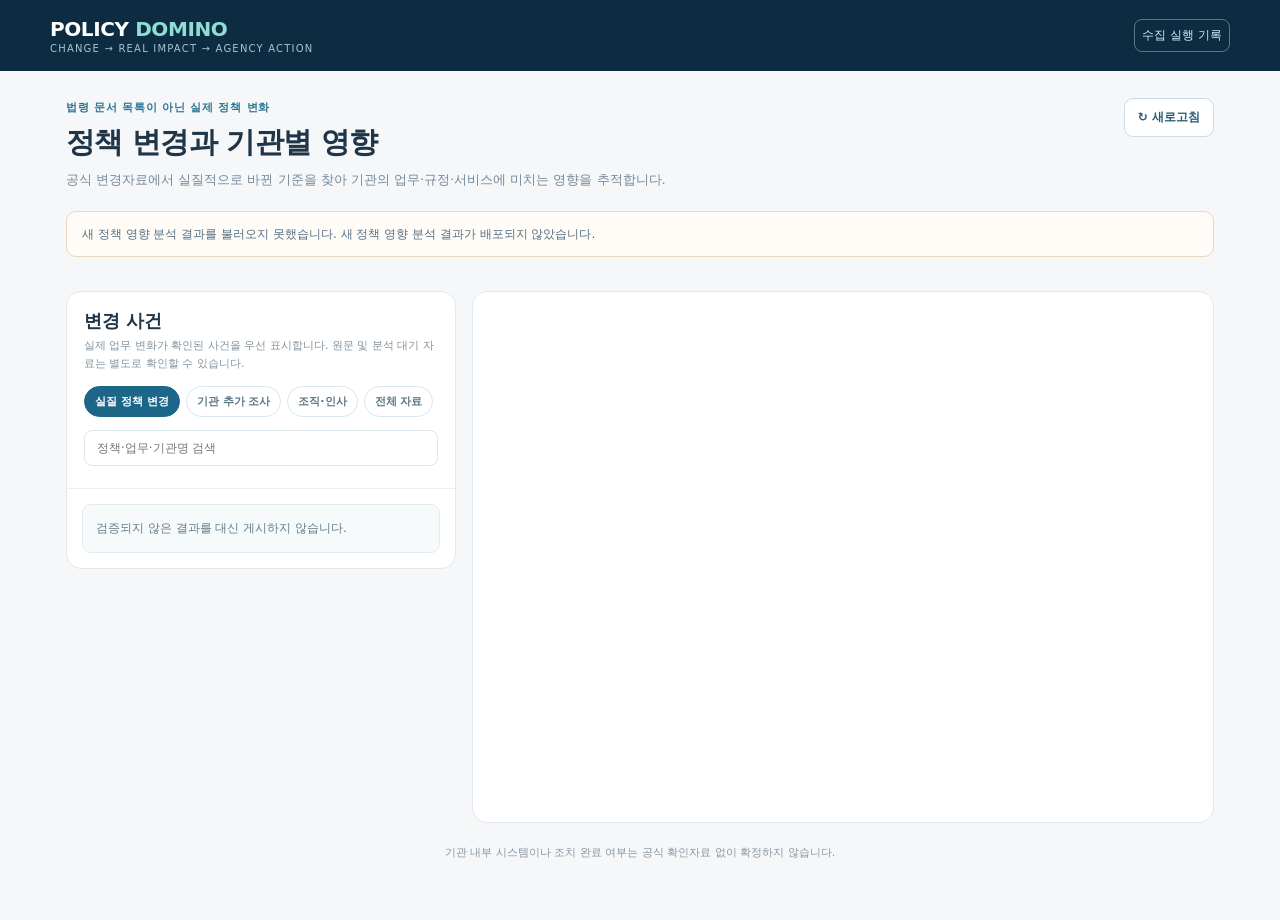
==== site/index.html @ 3b37a641 "ui: make actual policy change, affected agencies and required changes the main experience" ====
<!doctype html>
<html lang="ko"><head><meta charset="utf-8"><meta name="viewport" content="width=device-width,initial-scale=1">
<title>정책도미노 | 정책변경이 실제 업무에 미치는 영향</title>
<style>
:root{font-family:system-ui,-apple-system,"Apple SD Gothic Neo","Noto Sans KR",sans-serif;color:#203547;background:#f5f7f9;font-size:14px}*{box-sizing:border-box}
body{margin:0}button,input{font:inherit}button{cursor:pointer}a{color:#17698b;text-decoration:none}a:hover{text-decoration:underline}
header{background:#0d2c42;color:#fff;padding:17px max(17px,calc((100vw - 1180px)/2));display:flex;justify-content:space-between;align-items:center;gap:10px}
header strong{font-size:20px;letter-spacing:-.4px}header strong em{color:#90ded3;font-style:normal}header small{display:block;font-size:10px;letter-spacing:.12em;color:#a8c5d2;margin-top:2px}header a{color:#d7ebf1;font-size:12px;border:1px solid #5b7888;border-radius:8px;padding:7px}
main{max-width:1180px;margin:auto;padding:27px 16px 60px}
h1{font-size:29px;margin:8px 0 6px;letter-spacing:-.7px}h2{font-size:21px;margin:9px 0;letter-spacing:-.4px;line-height:1.5}h3{font-size:15px;margin:0 0 13px}
.intro{display:flex;align-items:start;justify-content:space-between;gap:15px;flex-wrap:wrap}
.intro .eyebrow{font-size:11px;color:#287596;font-weight:800;letter-spacing:.07em}.intro p{color:#75899a;font-size:13px;line-height:1.7;margin:0}
.refresh{border:1px solid #ccdbe4;background:#fff;padding:10px 13px;border-radius:9px;font-size:12px;font-weight:750;color:#275b76}
.health{border:1px solid #dce5ec;background:white;border-radius:10px;padding:12px 15px;margin:20px 0 15px;font-size:12px;line-height:1.7;color:#557085}
.health b{color:#1e596f}.health.warn{border-color:#ecd8bf;background:#fffcf7}.health.warn b{color:#a45b24}
.metrics{display:flex;gap:8px;flex-wrap:wrap;margin-bottom:19px}.metric{border:1px solid #e1e8ec;background:white;border-radius:9px;padding:11px 14px;min-width:155px;flex:1}
.metric small{display:block;color:#768b99;font-size:11px}.metric b{display:block;font-size:20px;letter-spacing:-.3px;margin-top:4px}
.layout{display:grid;grid-template-columns:390px 1fr;gap:16px;align-items:start}
.panel{background:#fff;border:1px solid #e1e8ee;border-radius:15px;overflow:hidden;min-width:0}.listHead{padding:17px 17px 13px;border-bottom:1px solid #edf0f2}
.listHead h3{font-size:18px;margin-bottom:4px}.explain{font-size:11px;color:#8293a0;line-height:1.6}
.filters{display:flex;gap:6px;flex-wrap:wrap;margin:13px 0}.chip{font-size:11px;font-weight:750;padding:7px 10px;border:1px solid #dbe5eb;background:white;border-radius:20px;color:#5c7787}.chip.active{background:#1c6688;border-color:#1c6688;color:white}
.search{width:100%;border:1px solid #dbe6ed;border-radius:8px;padding:10px 12px;font-size:12px;outline:none}.search:focus{border-color:#398eb0}
.count{margin-top:9px;color:#8496a1;font-size:11px}.list{max-height:79vh;overflow-y:auto}
.item{display:block;width:100%;text-align:left;border:0;border-bottom:1px solid #ebeff3;padding:16px 17px;background:white;cursor:pointer}
.item:hover{background:#f8fafb}.item.active{background:#edf7fb;border-left:4px solid #19779e;padding-left:13px}
.topline{display:flex;align-items:center;justify-content:space-between;gap:9px;flex-wrap:wrap}
.tag{display:inline-block;background:#e8f3f8;color:#246680;font-size:10px;font-weight:820;padding:4px 7px;border-radius:5px}
.tag.good{background:#e3f3e8;color:#23704b}.tag.pending{background:#fbf1e6;color:#a2672d}.tag.muted{background:#eef1f3;color:#607684}
.date{font-size:11px;color:#8c9ca7}.itemTitle{font-weight:790;font-size:14px;line-height:1.55;margin:10px 0 6px;word-break:keep-all}
.itemSub{font-size:12px;color:#527486;line-height:1.55;overflow-wrap:anywhere}.itemMeta{font-size:11px;color:#8a9ba7;margin-top:9px;line-height:1.6}
.detail{min-height:530px}.detailHead{padding:23px 25px 18px;border-bottom:1px solid #e8eff3}.detailBody{padding:22px 25px}
.detailMeta{font-size:12px;color:#768b9b;line-height:1.7}.back{display:none;background:none;border:0;color:#216a88;font-weight:800;padding:0 0 12px}
.sec{margin-top:25px}.sec:first-child{margin-top:0}.secNote{font-size:12px;color:#758b9a;line-height:1.7;margin:-3px 0 12px}
.effect{border:1px solid #e0e8ed;border-radius:11px;margin-top:9px;overflow:hidden}
.effectHead{background:#f6f9fa;padding:10px 12px;font-size:12px;font-weight:800;display:flex;justify-content:space-between;gap:10px}
.effectBody{display:grid;grid-template-columns:1fr 1fr}.effectSide{min-width:0;padding:12px 13px;overflow-wrap:anywhere}
.effectSide:first-child{background:#fffafa}.effectSide:last-child{background:#f8fdfb;border-left:1px solid #e4ebef}
.effectSide small{font-size:10px;font-weight:800;color:#70899a}.effectSide p{margin:7px 0;font-size:13px;line-height:1.65;font-weight:740;white-space:pre-wrap}
.effectContext{padding:10px 13px;font-size:11px;color:#697e8e;line-height:1.7;border-top:1px solid #e7ecef}
.card{border:1px solid #e1e8ed;border-radius:11px;padding:14px 15px;margin-top:10px}
.cardHead{display:flex;justify-content:space-between;gap:10px;align-items:start}.agency{font-size:15px;font-weight:820;color:#243b4e}
.cardTitle{font-size:13px;font-weight:790;margin-top:12px}.cardText{font-size:12px;color:#516e7e;line-height:1.7;margin-top:6px;overflow-wrap:anywhere}
.cardFoot{font-size:11px;color:#8195a2;margin-top:9px;line-height:1.6}
.note{border:1px solid #e2eaf0;background:#f7fafb;border-radius:9px;padding:13px;font-size:12px;line-height:1.75;color:#617e8d}
.note.warning{border-color:#efdfc9;background:#fffaf4;color:#8d6337}
.candidate{font-size:12px;line-height:1.6;padding:10px;border-bottom:1px solid #e7edf0}
details{border:1px solid #e3ebef;border-radius:9px;padding:12px;margin-top:9px}summary{cursor:pointer;font-weight:790;font-size:12px}
.fullText{max-height:300px;overflow:auto;white-space:pre-wrap;font-size:12px;line-height:1.75;color:#526d7e;padding:12px;background:#f7fafc;margin-top:10px;overflow-wrap:anywhere}
.foot{color:#8797a4;font-size:11px;text-align:center;margin-top:22px}
@media(max-width:810px){main{padding:20px 12px 48px}.layout{display:block}.detailPanel{display:none}.layout.open .listPanel{display:none}.layout.open .detailPanel{display:block}.back{display:block}.list{max-height:none}.detailHead{padding:18px}.detailBody{padding:18px}h1{font-size:25px}h2{font-size:19px}.metric{min-width:45%}.effectBody{grid-template-columns:1fr}.effectSide:last-child{border-left:0;border-top:1px solid #e4ebef}}
</style></head>
<body><header><div><strong>POLICY <em>DOMINO</em></strong><small>CHANGE → REAL IMPACT → AGENCY ACTION</small></div><a href="https://github.com/dodam-heo/policy-domino/actions" target="_blank" rel="noopener">수집 실행 기록</a></header>
<main>
<div class="intro"><div><span class="eyebrow">법령 문서 목록이 아닌 실제 정책 변화</span><h1>정책 변경과 기관별 영향</h1><p>공식 변경자료에서 실질적으로 바뀐 기준을 찾아 기관의 업무·규정·서비스에 미치는 영향을 추적합니다.</p></div><button class="refresh" id="refresh">↻ 새로고침</button></div>
<div class="health" id="health">공식 데이터와 분석 결과를 확인하고 있습니다.</div>
<div class="metrics" id="metrics"></div>
<div class="layout" id="layout">
<section class="panel listPanel"><div class="listHead"><h3>변경 사건</h3><div class="explain">실제 업무 변화가 확인된 사건을 우선 표시합니다. 원문 및 분석 대기 자료는 별도로 확인할 수 있습니다.</div>
<div class="filters" id="filters"><button class="chip active" data-kind="impact">실질 정책 변경</button><button class="chip" data-kind="followup">기관 추가 조사</button><button class="chip" data-kind="organization">조직·인사</button><button class="chip" data-kind="all">전체 자료</button></div>
<input class="search" id="search" placeholder="정책·업무·기관명 검색" aria-label="정책·업무·기관 검색"><div class="count" id="count"></div></div>
<div class="list" id="list"></div></section>
<section class="panel detailPanel"><div class="detail" id="detail"></div></section>
</div><div class="foot">기관 내부 시스템이나 조치 완료 여부는 공식 확인자료 없이 확정하지 않습니다.</div>
</main>
<script>
const $=id=>document.getElementById(id);
const esc=x=>String(x??"").replace(/[&<>"']/g,c=>({"&":"&amp;","<":"&lt;",">":"&gt;",'"':"&quot;","'":"&#39;"}[c]));
const url=x=>{try{const u=new URL(x);return ["http:","https:"].includes(u.protocol)?esc(u.href):"#"}catch(e){return "#"}};
let MODEL={events:[],groups:[],source_health:{},impact_health:{}},current="",mode="impact";
function actions(e){return [...(e.institution_actions||[]),...(e.dependency_actions||[])];}
function agenciesToReview(e){return [...actions(e),...(e.agency_candidates||[])];}
function isPolicy(e){return e.impact_category==="제도·업무 변경"&&(e.effects||[]).length>0;}
function groupChildren(){const children=new Set();for(const g of MODEL.groups||[])for(const c of g.linked_ids||[])children.add(c);return children;}
function cases(){
 const all=MODEL.events||[],child=groupChildren();
 const q=$("search").value.trim().toLowerCase();
 return all.filter(e=>{
  let show=false;
  if(mode==="impact")show=isPolicy(e);
  else if(mode==="followup")show=isPolicy(e)&&actions(e).length===0;
  else if(mode==="organization")show=e.impact_category==="조직·내부운영"||e.impact_category==="개별 행정처분";
  else show=true;
  if(!show)return false;
  if(mode!=="all"&&child.has(e.id))return false;
  return !q||[e.title,e.ministry,e.impact_category,
    ...(e.effects||[]).flatMap(x=>[x.context,x.old,x.new]),
    ...agenciesToReview(e).map(x=>x.agency)].join(" ").toLowerCase().includes(q);
 }).sort((a,b)=>(b.promulgated_at||"").localeCompare(a.promulgated_at||""));
}
function headline(e){
 const x=(e.effects||[])[0];
 if(!x)return "변경 내용 상세 검토 대기";
 const old=x.old||"신설",now=x.new||"삭제";
 return old+" → "+now;
}
function itemHTML(e){
 const a=agenciesToReview(e),selected=e.id===current;
 return '<button type="button" class="item '+(selected?'active':'')+'" data-event="'+esc(e.id)+'">'+
 '<div class="topline"><span class="tag '+(a.length?'good':'pending')+'">'+(a.length?'검토 기관 '+a.length+'건':'기관 추적 중')+'</span><span class="date">'+esc(e.promulgated_at||"날짜 미확인")+'</span></div>'+
 '<div class="itemTitle">'+esc(e.title)+'</div>'+
 '<div class="itemSub">'+esc(headline(e))+'</div>'+
 '<div class="itemMeta">'+esc(e.ministry||"소관 확인 필요")+' · '+esc(e.kind||"공식 규정")+' · '+esc(e.revision||"변경")+'</div></button>';
}
function renderList(){
 const rows=cases();$("count").textContent=rows.length+"개 사건 · 공포·발령일 최신순";
 $("list").innerHTML=rows.length?rows.map(itemHTML).join(""):'<div class="note" style="margin:16px">현재 조건에서 실제 변경과 기관을 함께 확인한 사건이 없습니다. 다른 분류의 분석 결과도 확인할 수 있습니다.</div>';
 $("list").querySelectorAll("[data-event]").forEach(b=>b.onclick=()=>choose(b.dataset.event));
}
function effectHTML(x){
 return '<div class="effect"><div class="effectHead"><span>'+esc(x.article||"공식 변경 조문")+'</span><span>'+esc((x.operations||[]).join(" · "))+'</span></div>'+
 '<div class="effectBody"><div class="effectSide"><small>변경 전</small><p>'+esc(x.old||"신규")+'</p></div><div class="effectSide"><small>변경 후</small><p>'+esc(x.new||"삭제")+'</p></div></div>'+
 '<div class="effectContext">관련 조문: '+esc(x.context||"원문 확인 필요")+'</div></div>';
}
function actionHTML(a){
 return '<div class="card"><div class="cardHead"><span class="agency">'+esc(a.agency||"기관 확인 필요")+'</span><span class="tag '+(a.evidence_type?"good":"pending")+'">'+esc(a.status||"검토 필요")+'</span></div>'+
 '<div class="cardFoot">'+esc(a.evidence_type||"연관 규정의 소관기관")+'</div>'+
 '<div class="cardTitle">'+esc(a.work||"업무 영향")+' · '+esc(a.target_location||"대상 업무 확인")+'</div>'+
 '<div class="cardText">'+esc(a.what_to_change||"변경 내용 검토")+'</div>'+
 '<div class="cardText">'+esc(a.required_change||"")+'</div>'+
 '<div class="cardFoot">'+esc(a.article||"관련 규정")+ ' · '+(a.verified_location===false||a.actual_system_verified===false?'개별 시스템 반영 상태 미확인':'공식 변경 근거')+'</div></div>';
}
function renderDetail(){
 const e=MODEL.events.find(x=>x.id===current);
 if(!e){$("detail").innerHTML='<div class="detailBody"><div class="note">왼쪽에서 정책 변경을 선택하면 변경된 기준과 기관별 검토사항을 확인할 수 있습니다.</div></div>';return}
 const effects=e.effects||[],a=agenciesToReview(e),more=e.agency_candidates||[],down=e.dependent_rules||[],group=(MODEL.groups||[]).find(g=>g.event_id===e.id);
 const linked=(group?.linked_ids||[]).map(id=>MODEL.events.find(x=>x.id===id)).filter(Boolean);
 const primary=e.institution_actions||[],secondary=e.dependency_actions||[];
 $("detail").innerHTML='<div class="detailHead"><button class="back" id="back">← 변경 목록</button>'+
 '<div class="tag">'+esc(e.source==="admrul"?"고시·행정규칙":"법령")+'</div>'+
 '<h2>'+esc(e.title)+'</h2><div class="detailMeta">'+esc(e.ministry||"소관 미확인")+' · '+esc(e.promulgated_at||"")+' 발령 · 시행일 '+esc(e.effective_date||"미확인")+'<br>'+esc(e.comparison_status||"대조 대기")+'</div></div>'+
 '<div class="detailBody">'+
 '<section class="sec"><h3>1. 실제로 무엇이 바뀌었나</h3>'+
 (effects.length?effects.slice(0,30).map(effectHTML).join(""):'<div class="note warning">수집된 원문에서 실제 변경값·조건을 충분히 확인하지 못했습니다. 변경을 임의 추정하지 않습니다.</div>')+'</section>'+
 '<section class="sec"><h3>2. 영향을 받는 기관과 검토할 일</h3><p class="secNote">변경 문서에 명시된 업무주체와, 관련 공식 규정에서 확인된 소관기관을 구분합니다.</p>'+
 (primary.length?primary.map(actionHTML).join(""):'')+
 (secondary.length?'<h3 style="margin-top:18px">연관 규정 소관기관 · 추가 검토</h3>'+secondary.map(actionHTML).join(""):'')+
 (a.length===0?'<div class="note warning">변경된 기준은 확인했지만 해당 업무의 실제 집행기관을 공식 근거로 특정하지 못했습니다. 임의의 기관명을 만들어 표시하지 않습니다.</div>':'')+
 (more.length?'<h3 style="margin-top:18px">소관기관 확인 · 집행기관 추가 조사</h3>'+more.map(actionHTML).join(""):'')+'</section>'+
 '<section class="sec"><h3>3. 연쇄적으로 영향을 받는 규정</h3>'+
 (down.length?down.map(x=>'<div class="card"><div class="cardHead"><b>'+esc(x.target_title)+'</b><span class="tag pending">'+esc(x.relation_level)+'</span></div>'+
 '<div class="cardText">'+esc(x.excerpt)+'</div><div class="cardFoot">'+esc(x.target_ministry)+' · 시스템 변경 여부 미확인</div>'+
 '<a href="'+url(x.target_url)+'" target="_blank" rel="noopener">해당 규정 원문 확인</a></div>').join(""):'<div class="note">이번 분석에서 공식 규정의 준용·적용 문맥을 확인한 하위규정은 아직 없습니다. 없다는 사실이 아닌 추가 탐색이 필요한 상태입니다.</div>')+
 (linked.length?'<h3 style="margin-top:16px">개정이유로 연결된 사건</h3>'+linked.map(x=>'<div class="candidate"><button data-related="'+esc(x.id)+'" class="chip">'+esc(x.title)+'</button></div>').join(""):'')+
 '<details><summary>추가로 조사할 문서 후보 '+(e.reference_candidates||[]).length+'건</summary><p class="secNote">단순 검색 후보는 연쇄 영향으로 확정하지 않았습니다.</p>'+
 (e.reference_candidates||[]).slice(0,30).map(x=>'<div class="candidate">'+esc(x.title)+' · '+esc(x.ministry)+' <a href="'+url(x.url)+'" target="_blank" rel="noopener">공식 원문</a></div>').join("")+'</details></section>'+
 '<section class="sec"><h3>4. 공식 변경 문서 및 검증 근거</h3><a href="'+url(e.url)+'" target="_blank" rel="noopener">국가법령정보센터에서 원문 보기 ↗</a>'+
 '<details><summary>전체 변경 조문 비교 펼치기</summary>'+
 (e.changes||[]).map(x=>'<div class="fullText">['+esc(x.article)+'] 변경 전\n'+esc(x.before||"없음")+'\n\n변경 후\n'+esc(x.after||"삭제")+'</div>').join("")+'</details></section></div>';
 $("back").onclick=()=>{$("layout").classList.remove("open");history.replaceState(null,"",location.pathname+location.search)};
 $("detail").querySelectorAll("[data-related]").forEach(x=>x.onclick=()=>choose(x.dataset.related));
}
function choose(id){current=id;$("layout").classList.add("open");history.replaceState(null,"","#event="+encodeURIComponent(id));renderList();renderDetail();if(innerWidth<=810)scrollTo({top:0,behavior:"smooth"})}
async function load(){
 try{
  const res=await fetch("./data.json?t="+Date.now(),{cache:"no-store"});if(!res.ok)throw Error("HTTP "+res.status);
  const data=await res.json();if(data.schema!=="policy-domino-impact-v3")throw Error("새 정책 영향 분석 결과가 배포되지 않았습니다.");
  MODEL=data;const h=data.impact_health||{},s=data.source_health||{};
  const errors=(s.errors||[]).length+(h.dependency_errors||[]).length;
  $("health").classList.toggle("warn",errors>0||s.partial);
  $("health").innerHTML='<b>공식 수집 '+esc(s.status||"진행")+'</b> · 법령 및 고시·행정규칙 최신 변경 수집'+
  '<div>신구 비교 완료 '+Number(h.verified_documents||0)+'건 · 실제 정책 기준 변화 '+Number(h.substantive_policy_events||0)+'건 · 업무주체 명시 조치 '+Number(h.direct_actor_actions||0)+'건</div>'+
  '<div>부분 수집·미검증 연결은 확정하지 않습니다. 추가 분석 대기 및 오류 '+errors+'건 · 생성 '+esc(data.generated_at||"미확인")+'</div>';
  $("metrics").innerHTML=[["실질 정책 변화",h.substantive_policy_events||0],["명시된 업무주체",h.direct_actor_actions||0],["연관 규정 확인",h.dependent_rules_found||0],["분석 문서",h.events||0]]
   .map(x=>'<div class="metric"><small>'+esc(x[0])+'</small><b>'+Number(x[1])+'</b></div>').join("");
  const hash=decodeURIComponent(location.hash.replace(/^#event=/,""));
  if(hash&&MODEL.events.some(x=>x.id===hash))current=hash;
  if(current&&!MODEL.events.some(x=>x.id===current))current="";
  const filtered=cases();if(!current&&innerWidth>810&&filtered.length)current=filtered[0].id;
  renderList();renderDetail();
 }catch(e){$("health").classList.add("warn");$("health").textContent="새 정책 영향 분석 결과를 불러오지 못했습니다. "+e.message;
  $("metrics").innerHTML="";$("list").innerHTML='<div class="note" style="margin:15px">검증되지 않은 결과를 대신 게시하지 않습니다.</div>';
  $("detail").innerHTML="";}
}
document.querySelectorAll("[data-kind]").forEach(b=>b.onclick=()=>{mode=b.dataset.kind;document.querySelectorAll("[data-kind]").forEach(x=>x.classList.toggle("active",x===b));current="";renderList();renderDetail();if(innerWidth>810&&cases().length){current=cases()[0].id;renderList();renderDetail();}});
$("search").oninput=renderList;$("refresh").onclick=load;load();
</script></body></html>
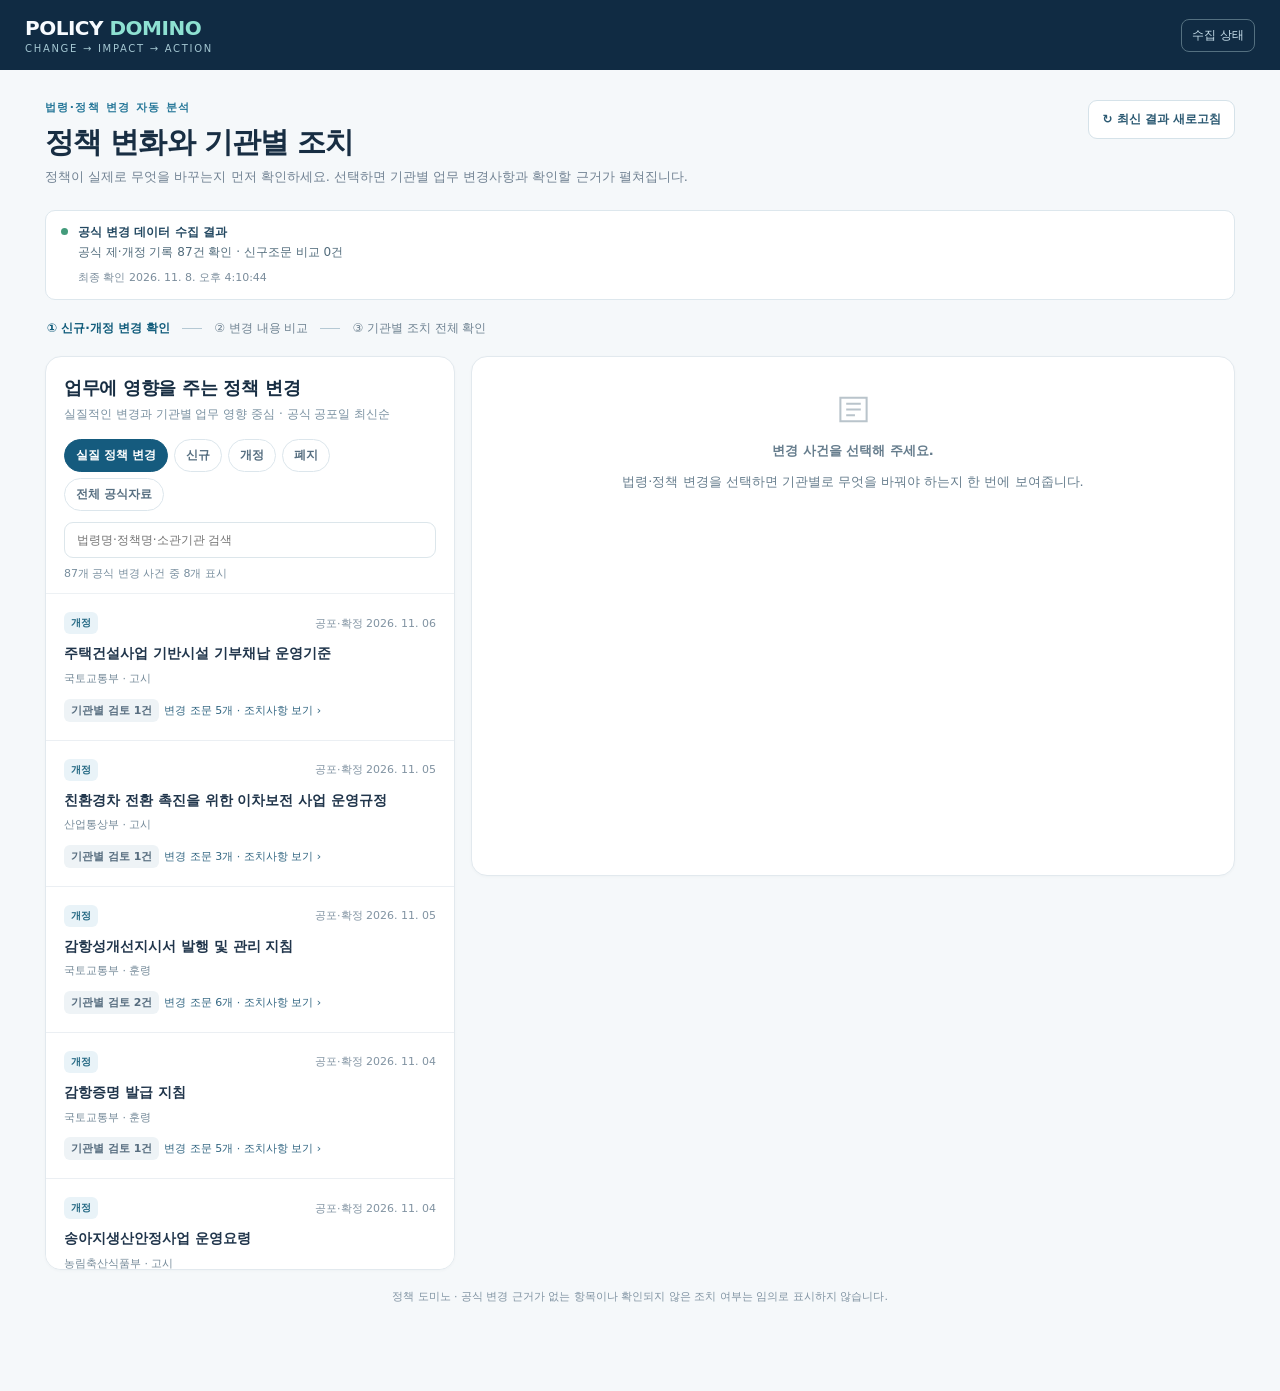
==== commit ac4c62b5: "ui: restore November 7 institution-first navigation, old/new values and concrete agency action cards" ====
--- a/site/index.html
+++ b/site/index.html
@@ -1,176 +1,222 @@
 <!doctype html>
 <html lang="ko"><head><meta charset="utf-8"><meta name="viewport" content="width=device-width,initial-scale=1">
-<title>정책도미노 | 정책변경이 실제 업무에 미치는 영향</title>
+<meta name="theme-color" content="#0d263c"><title>정책 도미노 | 신규·개정 정책과 기관별 조치</title>
 <style>
-:root{font-family:system-ui,-apple-system,"Apple SD Gothic Neo","Noto Sans KR",sans-serif;color:#203547;background:#f5f7f9;font-size:14px}*{box-sizing:border-box}
-body{margin:0}button,input{font:inherit}button{cursor:pointer}a{color:#17698b;text-decoration:none}a:hover{text-decoration:underline}
-header{background:#0d2c42;color:#fff;padding:17px max(17px,calc((100vw - 1180px)/2));display:flex;justify-content:space-between;align-items:center;gap:10px}
-header strong{font-size:20px;letter-spacing:-.4px}header strong em{color:#90ded3;font-style:normal}header small{display:block;font-size:10px;letter-spacing:.12em;color:#a8c5d2;margin-top:2px}header a{color:#d7ebf1;font-size:12px;border:1px solid #5b7888;border-radius:8px;padding:7px}
-main{max-width:1180px;margin:auto;padding:27px 16px 60px}
-h1{font-size:29px;margin:8px 0 6px;letter-spacing:-.7px}h2{font-size:21px;margin:9px 0;letter-spacing:-.4px;line-height:1.5}h3{font-size:15px;margin:0 0 13px}
-.intro{display:flex;align-items:start;justify-content:space-between;gap:15px;flex-wrap:wrap}
-.intro .eyebrow{font-size:11px;color:#287596;font-weight:800;letter-spacing:.07em}.intro p{color:#75899a;font-size:13px;line-height:1.7;margin:0}
-.refresh{border:1px solid #ccdbe4;background:#fff;padding:10px 13px;border-radius:9px;font-size:12px;font-weight:750;color:#275b76}
-.health{border:1px solid #dce5ec;background:white;border-radius:10px;padding:12px 15px;margin:20px 0 15px;font-size:12px;line-height:1.7;color:#557085}
-.health b{color:#1e596f}.health.warn{border-color:#ecd8bf;background:#fffcf7}.health.warn b{color:#a45b24}
-.metrics{display:flex;gap:8px;flex-wrap:wrap;margin-bottom:19px}.metric{border:1px solid #e1e8ec;background:white;border-radius:9px;padding:11px 14px;min-width:155px;flex:1}
-.metric small{display:block;color:#768b99;font-size:11px}.metric b{display:block;font-size:20px;letter-spacing:-.3px;margin-top:4px}
-.layout{display:grid;grid-template-columns:390px 1fr;gap:16px;align-items:start}
-.panel{background:#fff;border:1px solid #e1e8ee;border-radius:15px;overflow:hidden;min-width:0}.listHead{padding:17px 17px 13px;border-bottom:1px solid #edf0f2}
-.listHead h3{font-size:18px;margin-bottom:4px}.explain{font-size:11px;color:#8293a0;line-height:1.6}
-.filters{display:flex;gap:6px;flex-wrap:wrap;margin:13px 0}.chip{font-size:11px;font-weight:750;padding:7px 10px;border:1px solid #dbe5eb;background:white;border-radius:20px;color:#5c7787}.chip.active{background:#1c6688;border-color:#1c6688;color:white}
-.search{width:100%;border:1px solid #dbe6ed;border-radius:8px;padding:10px 12px;font-size:12px;outline:none}.search:focus{border-color:#398eb0}
-.count{margin-top:9px;color:#8496a1;font-size:11px}.list{max-height:79vh;overflow-y:auto}
-.item{display:block;width:100%;text-align:left;border:0;border-bottom:1px solid #ebeff3;padding:16px 17px;background:white;cursor:pointer}
-.item:hover{background:#f8fafb}.item.active{background:#edf7fb;border-left:4px solid #19779e;padding-left:13px}
-.topline{display:flex;align-items:center;justify-content:space-between;gap:9px;flex-wrap:wrap}
-.tag{display:inline-block;background:#e8f3f8;color:#246680;font-size:10px;font-weight:820;padding:4px 7px;border-radius:5px}
-.tag.good{background:#e3f3e8;color:#23704b}.tag.pending{background:#fbf1e6;color:#a2672d}.tag.muted{background:#eef1f3;color:#607684}
-.date{font-size:11px;color:#8c9ca7}.itemTitle{font-weight:790;font-size:14px;line-height:1.55;margin:10px 0 6px;word-break:keep-all}
-.itemSub{font-size:12px;color:#527486;line-height:1.55;overflow-wrap:anywhere}.itemMeta{font-size:11px;color:#8a9ba7;margin-top:9px;line-height:1.6}
-.detail{min-height:530px}.detailHead{padding:23px 25px 18px;border-bottom:1px solid #e8eff3}.detailBody{padding:22px 25px}
-.detailMeta{font-size:12px;color:#768b9b;line-height:1.7}.back{display:none;background:none;border:0;color:#216a88;font-weight:800;padding:0 0 12px}
-.sec{margin-top:25px}.sec:first-child{margin-top:0}.secNote{font-size:12px;color:#758b9a;line-height:1.7;margin:-3px 0 12px}
-.effect{border:1px solid #e0e8ed;border-radius:11px;margin-top:9px;overflow:hidden}
-.effectHead{background:#f6f9fa;padding:10px 12px;font-size:12px;font-weight:800;display:flex;justify-content:space-between;gap:10px}
-.effectBody{display:grid;grid-template-columns:1fr 1fr}.effectSide{min-width:0;padding:12px 13px;overflow-wrap:anywhere}
-.effectSide:first-child{background:#fffafa}.effectSide:last-child{background:#f8fdfb;border-left:1px solid #e4ebef}
-.effectSide small{font-size:10px;font-weight:800;color:#70899a}.effectSide p{margin:7px 0;font-size:13px;line-height:1.65;font-weight:740;white-space:pre-wrap}
-.effectContext{padding:10px 13px;font-size:11px;color:#697e8e;line-height:1.7;border-top:1px solid #e7ecef}
-.card{border:1px solid #e1e8ed;border-radius:11px;padding:14px 15px;margin-top:10px}
-.cardHead{display:flex;justify-content:space-between;gap:10px;align-items:start}.agency{font-size:15px;font-weight:820;color:#243b4e}
-.cardTitle{font-size:13px;font-weight:790;margin-top:12px}.cardText{font-size:12px;color:#516e7e;line-height:1.7;margin-top:6px;overflow-wrap:anywhere}
-.cardFoot{font-size:11px;color:#8195a2;margin-top:9px;line-height:1.6}
-.note{border:1px solid #e2eaf0;background:#f7fafb;border-radius:9px;padding:13px;font-size:12px;line-height:1.75;color:#617e8d}
-.note.warning{border-color:#efdfc9;background:#fffaf4;color:#8d6337}
-.candidate{font-size:12px;line-height:1.6;padding:10px;border-bottom:1px solid #e7edf0}
-details{border:1px solid #e3ebef;border-radius:9px;padding:12px;margin-top:9px}summary{cursor:pointer;font-weight:790;font-size:12px}
-.fullText{max-height:300px;overflow:auto;white-space:pre-wrap;font-size:12px;line-height:1.75;color:#526d7e;padding:12px;background:#f7fafc;margin-top:10px;overflow-wrap:anywhere}
-.foot{color:#8797a4;font-size:11px;text-align:center;margin-top:22px}
-@media(max-width:810px){main{padding:20px 12px 48px}.layout{display:block}.detailPanel{display:none}.layout.open .listPanel{display:none}.layout.open .detailPanel{display:block}.back{display:block}.list{max-height:none}.detailHead{padding:18px}.detailBody{padding:18px}h1{font-size:25px}h2{font-size:19px}.metric{min-width:45%}.effectBody{grid-template-columns:1fr}.effectSide:last-child{border-left:0;border-top:1px solid #e4ebef}}
+:root{font-family:"Pretendard Variable","Apple SD Gothic Neo","Noto Sans KR",system-ui,-apple-system,sans-serif;--ink:#182e43;--muted:#718293;--border:#e2e9ee;--blue:#14597b;--pale:#f5f8fa;--panel:#fff;background:var(--pale);color:var(--ink);font-size:14px}*{box-sizing:border-box}
+body{margin:0}button,input,select{font:inherit}button{cursor:pointer}a{color:#17658c;text-decoration:none}a:hover{text-decoration:underline}
+header{background:#102b43;color:#f7fbff;padding:16px max(20px,calc((100vw - 1230px)/2));display:flex;align-items:center;justify-content:space-between;gap:10px}
+.brand{font-weight:850;letter-spacing:-.5px;font-size:20px}.brand em{font-style:normal;color:#8ee1d2}.brandSub{font-size:10px;letter-spacing:.17em;color:#a4c7d2;margin-top:3px}.headright{display:flex;align-items:center;gap:10px}.tinyLink{font-size:12px;color:#c6deea;text-decoration:none;border:1px solid #547080;padding:7px 10px;border-radius:8px}
+main{max-width:1230px;margin:auto;padding:30px 20px 68px}
+.eyebrow{font-size:11px;font-weight:800;letter-spacing:.13em;color:#277899}h1{font-size:29px;letter-spacing:-.9px;margin:9px 0 7px;line-height:1.25}p{margin:0}.lead{color:var(--muted);line-height:1.6;font-size:13px}
+.intro{display:flex;justify-content:space-between;align-items:start;gap:16px;flex-wrap:wrap;margin-bottom:22px}.refresh{background:white;color:#2b5972;border:1px solid #d5e2e9;border-radius:9px;padding:10px 13px;font-size:12px;font-weight:750}
+.system{display:flex;align-items:flex-start;gap:10px;padding:12px 15px;border:1px solid #dde7ed;background:#fff;border-radius:10px;margin:18px 0 20px;color:#526c7c;font-size:12px;line-height:1.65}.system strong{color:#234861}
+.system.error{border-color:#f0d6c7;background:#fff9f4}.system.error strong{color:#9c4e2d}.system .dot{background:#439b7b;border-radius:50%;width:7px;height:7px;flex:none;margin-top:5px}.system.error .dot{background:#d58b59}
+.system a{font-weight:700;white-space:nowrap}.systemInfo{flex:1}.statusSmall{color:#7b8d9c;font-size:11px;margin-top:6px}
+.workflow{display:flex;align-items:center;gap:12px;padding:0 2px 19px;color:#6e8291;font-size:12px}.workflow .primary{font-weight:850;color:#125d7c}.workflow i{width:20px;height:1px;background:#b5c9d4;display:inline-block}
+.layout{display:grid;grid-template-columns:minmax(310px,410px) minmax(0,1fr);gap:16px;align-items:start}
+.panel{border:1px solid var(--border);border-radius:16px;background:var(--panel);min-width:0;box-shadow:0 1px 3px #16324d08}
+.listPanel{overflow:hidden}.listHeader{padding:19px 18px 12px;border-bottom:1px solid #edf1f4}.panelTitle{font-size:18px;font-weight:820;letter-spacing:-.3px}.panelIntro{font-size:12px;color:#7990a0;margin-top:5px;line-height:1.55}
+.filterbar{display:flex;gap:6px;margin-top:16px;flex-wrap:wrap}.chip{padding:7px 11px;border:1px solid #dce6ec;border-radius:99px;background:white;color:#576f81;font-size:12px;font-weight:700}.chip.active{background:#155b7e;color:white;border-color:#155b7e}.search{display:block;width:100%;margin:11px 0 4px;border:1px solid #dce6eb;background:#fff;border-radius:9px;padding:10px 12px;font-size:12px}
+.listCount{font-size:11px;color:#788e9e;margin-top:8px}.list{max-height:75vh;overflow-y:auto}
+.lawItem{border:0;border-bottom:1px solid #ebeff3;padding:18px;background:white;text-align:left;width:100%;display:block;cursor:pointer;position:relative}.lawItem:hover{background:#f6fafc}.lawItem.active{background:#edf6fa;border-left:4px solid #14769a;padding-left:14px}
+.lawTop{display:flex;justify-content:space-between;align-items:center;gap:8px}.lawType{font-size:10px;letter-spacing:-.05px;font-weight:800;color:#256984;background:#e9f3f8;padding:4px 7px;border-radius:6px}.lawType.add{color:#187361;background:#e2f5ef}.lawType.remove{color:#8a5162;background:#f8eef0}.lawDate{font-size:11px;color:#8193a2}
+.lawName{font-weight:760;font-size:14px;line-height:1.55;margin:9px 0 6px;color:#20354b;word-break:keep-all}.lawMeta{font-size:11px;color:#758a99;line-height:1.5}.lawFoot{display:flex;align-items:center;gap:5px;flex-wrap:wrap;margin-top:11px;font-size:11px;color:#326682}.mini{background:#eef3f6;border-radius:6px;padding:4px 7px;font-weight:700;color:#576d7f}
+.empty{padding:35px 18px;text-align:center;color:#667d8d;line-height:1.8;font-size:13px}.empty svg{display:block;margin:0 auto 12px;opacity:.45}
+.detailPanel{min-height:520px}.detailHeader{padding:24px 25px 18px;border-bottom:1px solid #ebeff3}.detailKicker{font-size:11px;color:#256984;font-weight:800;letter-spacing:.09em}.detailTitle{font-size:21px;letter-spacing:-.5px;line-height:1.5;margin:9px 0}.detailMeta{display:flex;align-items:center;gap:8px;flex-wrap:wrap;font-size:12px;color:#6d8293}.separator{color:#b1c1ca}
+.detailBody{padding:23px 25px 26px}.sectionHeading{font-size:15px;font-weight:830;margin:0 0 12px;color:#233c52}.sectionGap{height:24px}
+.dateGroup{display:flex;gap:8px;flex-wrap:wrap}.fact{background:#f4f8fa;border:1px solid #e5edf2;border-radius:9px;padding:11px 12px;min-width:150px;flex:1}.fact small{font-size:11px;color:#768c9b;display:block}.fact strong{font-size:13px;margin-top:5px;display:block}
+.change{border:1px solid #e4eaf0;border-radius:10px;margin-top:10px;overflow:hidden}.changeHead{background:#f7fafc;padding:9px 12px;border-bottom:1px solid #e3e9ef;font-size:12px;font-weight:760;display:flex;justify-content:space-between;gap:8px}.changePair{display:grid;grid-template-columns:1fr 1fr}.changeCol{padding:12px 13px;min-width:0}.changeCol+ .changeCol{border-left:1px solid #e5ebef}.changeCol small{color:#7a8a99;font-size:10px;font-weight:800}.changeCol p{font-size:12px;line-height:1.65;white-space:pre-wrap;overflow-wrap:anywhere;max-height:230px;overflow:auto;margin-top:7px}
+.before{background:#fffafa}.after{background:#f8fffc}.smallNote{color:#708496;font-size:12px;line-height:1.6;margin-top:10px}
+.actionSummary{display:flex;justify-content:space-between;align-items:center;gap:8px;flex-wrap:wrap;margin-bottom:12px}.actionTotal{font-size:12px;color:#5b7586}
+.statusFilters{display:flex;gap:5px;flex-wrap:wrap;margin-bottom:14px}.statusFilter{font-size:11px;font-weight:720;padding:7px 9px;background:white;border:1px solid #dde7eb;color:#557080;border-radius:8px}.statusFilter.active{background:#163e5b;color:white;border-color:#163e5b}
+.action{border:1px solid #e1e9ef;border-radius:11px;margin:9px 0;padding:14px 15px}.actionTop{display:flex;align-items:flex-start;justify-content:space-between;gap:9px}.agency{font-size:14px;font-weight:850;color:#263e52}.role{font-size:11px;color:#708697;margin-top:4px}.status{display:inline-block;border-radius:7px;padding:5px 7px;font-weight:790;font-size:10px;white-space:nowrap;background:#edf1f5;color:#5f7586}.status.done{background:#e4f6ed;color:#11834f}.status.pending{background:#fff0e7;color:#b65729}.status.upcoming{background:#e8f2fb;color:#2a709d}
+.taskTitle{font-size:12px;line-height:1.7;margin-top:12px;font-weight:800}.taskDesc{font-size:12px;color:#516d80;line-height:1.65;margin-top:5px}.evidence{background:#f6f9fb;padding:10px 11px;border-radius:7px;margin-top:10px;font-size:11px;color:#687f8e;line-height:1.6}.evidence b{color:#425b70}
+.copyMeta{margin-top:15px;font-size:11px;color:#72899a;line-height:1.7}.refLink{font-size:12px;font-weight:800;display:inline-flex;gap:6px;align-items:center;margin-top:8px}
+.back{display:none;border:0;padding:6px 0;color:#185c7d;background:transparent;font-size:12px;font-weight:800;margin-bottom:12px}
+aside .empty{padding:38px 22px}
+.foot{color:#8093a2;text-align:center;font-size:11px;padding:19px 5px}
+@media(max-width:850px){main{padding:21px 13px 45px}.layout{display:block}.listPanel{display:block}.detailPanel{display:none;margin-top:12px}.layout.detailOpen .listPanel{display:none}.layout.detailOpen .detailPanel{display:block}.back{display:block}.list{max-height:none}.detailHeader{padding:19px}.detailBody{padding:19px}.detailTitle{font-size:19px}.workflow{font-size:11px}h1{font-size:24px}.system{margin:15px 0}.changePair{grid-template-columns:1fr}.changeCol+.changeCol{border-left:0;border-top:1px solid #e5ebef}.fact{min-width:120px}.lawItem{padding:17px}.lawItem.active{padding-left:13px}}
+
+.impactRoute{font-size:12px;color:#225c77;background:#edf7fa;border:1px solid #d7e9f0;padding:11px 13px;border-radius:9px;line-height:1.7;margin-bottom:14px}
+.locationTitle{margin-top:14px;font-size:11px;color:#71889a;font-weight:780}
+.locationBox{background:#f3f8fb;border:1px solid #e3edf2;border-radius:9px;padding:12px 13px;margin-top:6px;line-height:1.55;font-size:13px;color:#173e57;font-weight:740}
+.actionSummaryText{font-size:12px;font-weight:750;margin:10px 0 0;line-height:1.7;color:#244d67}
+.valueRows{border:1px solid #e1e9ef;border-radius:9px;overflow:hidden;margin:12px 0}
+.valueRow{display:grid;grid-template-columns:minmax(0,1fr) 17px minmax(0,1fr);align-items:stretch}
+.valueRow+.valueRow{border-top:1px solid #e4e9ee}
+.oldValue,.newValue{padding:10px 11px;font-size:12px;min-width:0;overflow-wrap:anywhere;line-height:1.6}
+.oldValue{background:#fffafa;color:#6d4d50}.newValue{background:#f4fbf7;color:#125c4a}
+.valueRow small{display:block;font-size:10px;color:#7c90a0;font-weight:800;margin-bottom:4px}
+.valueArrow{display:flex;align-items:center;justify-content:center;font-size:13px;color:#7892a5;background:#fafcfd}
+.instruction{background:#f7fafc;border-radius:9px;border-left:3px solid #267e9d;padding:12px 14px;font-size:12px;line-height:1.7;margin-top:12px}
+.instruction b{display:block;font-size:11px;color:#507286;margin-bottom:6px}
+.verification{font-size:11px;color:#738a99;line-height:1.65;margin:9px 0 0}
+.legalDetails{margin-top:22px;border-top:1px solid #ebeff3;padding-top:14px}
+.legalDetails summary{font-size:12px;color:#266580;font-weight:750;cursor:pointer;padding:8px 0}
+.legalDetails .change{margin:10px 0}
+@media(max-width:850px){.valueRow{grid-template-columns:minmax(0,1fr) 17px minmax(0,1fr)}}
+
+.impactAgencyGroup{border-top:1px solid #e0e7ed;margin-top:19px;padding-top:14px}
+.groupHeading{display:flex;justify-content:space-between;gap:9px;align-items:center;padding:3px 2px 9px}
+.groupHeading strong{font-size:15px;color:#193d56}
+.groupHeading span{color:#728998;font-size:11px}
+.groupHeading:first-child{margin-top:0}
+.actionStatusNote{display:block;font-size:11px;color:#63839a;line-height:1.5;margin-top:6px}
+
+/* Detail: a brief change overview, visible institution actions, optional law source */
+.changeOverview{margin:17px 0 14px;background:#f0f7fb;border:1px solid #d7e8f1;border-radius:12px;padding:15px}
+.overviewLabel{color:#17688a;font-weight:850;font-size:11px;margin-bottom:7px}
+.overviewText{color:#2d5063;font-size:13px;font-weight:600;line-height:1.7;display:-webkit-box;-webkit-line-clamp:3;-webkit-box-orient:vertical;overflow:hidden}
+.overviewFoot{display:flex;flex-wrap:wrap;gap:7px;margin-top:11px}
+.overviewFoot span{background:#fff;border:1px solid #deeaef;border-radius:7px;color:#526e81;padding:5px 8px;font-size:11px}
+.agencyNav{display:flex;overflow-x:auto;gap:7px;padding:1px 1px 11px;margin-bottom:10px;scrollbar-width:thin}
+.agencyJump{border:1px solid #dae8ee;background:#f6fafc;color:#265976;font-size:11px;font-weight:770;border-radius:8px;padding:8px 10px;flex-shrink:0}
+.agencyJump:hover{background:#e4f1f6}
+.impactAgencyGroup{scroll-margin-top:15px}
+.legalDetails{background:#fbfcfd;border:1px solid #dfe8ee;border-radius:11px;padding:11px 13px;margin-top:20px}
+.legalDetails summary{font-size:13px;font-weight:800}
+.legalReasonFull{font-size:12px;line-height:1.8;background:#fff;color:#4f687d;border-radius:8px;padding:13px;margin:11px 0;white-space:pre-wrap}
+@media(max-width:850px){.changeOverview{padding:13px}.detailBody{padding-top:13px}.agencyNav{margin:0 -2px 12px;padding-bottom:10px}}
+
+.evidenceDrawer{margin-top:12px;border:1px solid #e4ebf0;border-radius:9px;padding:9px 12px;background:#fafcfd}
+.evidenceDrawer summary{cursor:pointer;color:#426d84;font-weight:750;font-size:11px}
+.evidenceDrawer .evidence{margin-top:10px}
+.evidenceDrawer .verification{margin:9px 0 0}
 </style></head>
-<body><header><div><strong>POLICY <em>DOMINO</em></strong><small>CHANGE → REAL IMPACT → AGENCY ACTION</small></div><a href="https://github.com/dodam-heo/policy-domino/actions" target="_blank" rel="noopener">수집 실행 기록</a></header>
+<body>
+<header><div><div class="brand">POLICY <em>DOMINO</em></div><div class="brandSub">CHANGE → IMPACT → ACTION</div></div><div class="headright"><a class="tinyLink" href="https://github.com/dodam-heo/policy-domino/actions" target="_blank" rel="noopener">수집 상태</a></div></header>
 <main>
-<div class="intro"><div><span class="eyebrow">법령 문서 목록이 아닌 실제 정책 변화</span><h1>정책 변경과 기관별 영향</h1><p>공식 변경자료에서 실질적으로 바뀐 기준을 찾아 기관의 업무·규정·서비스에 미치는 영향을 추적합니다.</p></div><button class="refresh" id="refresh">↻ 새로고침</button></div>
-<div class="health" id="health">공식 데이터와 분석 결과를 확인하고 있습니다.</div>
-<div class="metrics" id="metrics"></div>
+<div class="intro"><div><div class="eyebrow">법령·정책 변경 자동 분석</div><h1>정책 변화와 기관별 조치</h1><p class="lead">정책이 실제로 무엇을 바꾸는지 먼저 확인하세요. 선택하면 기관별 업무 변경사항과 확인할 근거가 펼쳐집니다.</p></div><button class="refresh" id="reload">↻ 최신 결과 새로고침</button></div>
+<div class="system" id="system"><span class="dot"></span><div class="systemInfo"><strong id="sourceTitle">공식 데이터 상태를 확인하는 중입니다.</strong><div id="sourceDesc"></div><div class="statusSmall" id="lastChecked"></div></div></div>
+<div class="workflow"><span class="primary">① 신규·개정 변경 확인</span><i></i><span>② 변경 내용 비교</span><i></i><span>③ 기관별 조치 전체 확인</span></div>
 <div class="layout" id="layout">
-<section class="panel listPanel"><div class="listHead"><h3>변경 사건</h3><div class="explain">실제 업무 변화가 확인된 사건을 우선 표시합니다. 원문 및 분석 대기 자료는 별도로 확인할 수 있습니다.</div>
-<div class="filters" id="filters"><button class="chip active" data-kind="impact">실질 정책 변경</button><button class="chip" data-kind="followup">기관 추가 조사</button><button class="chip" data-kind="organization">조직·인사</button><button class="chip" data-kind="all">전체 자료</button></div>
-<input class="search" id="search" placeholder="정책·업무·기관명 검색" aria-label="정책·업무·기관 검색"><div class="count" id="count"></div></div>
-<div class="list" id="list"></div></section>
-<section class="panel detailPanel"><div class="detail" id="detail"></div></section>
-</div><div class="foot">기관 내부 시스템이나 조치 완료 여부는 공식 확인자료 없이 확정하지 않습니다.</div>
+<section class="panel listPanel" aria-label="최신 정책 변경 목록">
+<div class="listHeader"><div class="panelTitle">업무에 영향을 주는 정책 변경</div><div class="panelIntro">실질적인 변경과 기관별 업무 영향 중심 · 공식 공포일 최신순</div>
+<div class="filterbar"><button class="chip active" data-law="standards">실질 정책 변경</button><button class="chip" data-law="new">신규</button><button class="chip" data-law="amended">개정</button><button class="chip" data-law="abolished">폐지</button><button class="chip" data-law="all">전체 공식자료</button></div>
+<input class="search" id="q" aria-label="법령·정책 검색" placeholder="법령명·정책명·소관기관 검색"><div class="listCount" id="listCount"></div></div>
+<div class="list" id="lawList"><div class="empty">공식 변경내역을 불러오는 중입니다.</div></div>
+</section>
+<section class="panel detailPanel" id="detailPanel" aria-label="선택한 법령 변경과 기관별 조치">
+<div id="detail"><div class="empty">왼쪽에서 변경된 법령·정책을 선택하면 해당 변경과 연결된 기관별 조치사항을 확인할 수 있어요.</div></div>
+</section></div>
+<div class="foot">정책 도미노 · 공식 변경 근거가 없는 항목이나 확인되지 않은 조치 여부는 임의로 표시하지 않습니다.</div>
 </main>
+<script src="./impact_adapter.js"></script>
 <script>
 const $=id=>document.getElementById(id);
 const esc=x=>String(x??"").replace(/[&<>"']/g,c=>({"&":"&amp;","<":"&lt;",">":"&gt;",'"':"&quot;","'":"&#39;"}[c]));
-const url=x=>{try{const u=new URL(x);return ["http:","https:"].includes(u.protocol)?esc(u.href):"#"}catch(e){return "#"}};
-let MODEL={events:[],groups:[],source_health:{},impact_health:{}},current="",mode="impact";
-function actions(e){return [...(e.institution_actions||[]),...(e.dependency_actions||[])];}
-function agenciesToReview(e){return [...actions(e),...(e.agency_candidates||[])];}
-function isPolicy(e){return e.impact_category==="제도·업무 변경"&&(e.effects||[]).length>0;}
-function groupChildren(){const children=new Set();for(const g of MODEL.groups||[])for(const c of g.linked_ids||[])children.add(c);return children;}
-function cases(){
- const all=MODEL.events||[],child=groupChildren();
- const q=$("search").value.trim().toLowerCase();
- return all.filter(e=>{
-  let show=false;
-  if(mode==="impact")show=isPolicy(e);
-  else if(mode==="followup")show=isPolicy(e)&&actions(e).length===0;
-  else if(mode==="organization")show=e.impact_category==="조직·내부운영"||e.impact_category==="개별 행정처분";
-  else show=true;
-  if(!show)return false;
-  if(mode!=="all"&&child.has(e.id))return false;
-  return !q||[e.title,e.ministry,e.impact_category,
-    ...(e.effects||[]).flatMap(x=>[x.context,x.old,x.new]),
-    ...agenciesToReview(e).map(x=>x.agency)].join(" ").toLowerCase().includes(q);
- }).sort((a,b)=>(b.promulgated_at||"").localeCompare(a.promulgated_at||""));
-}
-function headline(e){
- const x=(e.effects||[])[0];
- if(!x)return "변경 내용 상세 검토 대기";
- const old=x.old||"신설",now=x.new||"삭제";
- return old+" → "+now;
-}
-function itemHTML(e){
- const a=agenciesToReview(e),selected=e.id===current;
- return '<button type="button" class="item '+(selected?'active':'')+'" data-event="'+esc(e.id)+'">'+
- '<div class="topline"><span class="tag '+(a.length?'good':'pending')+'">'+(a.length?'검토 기관 '+a.length+'건':'기관 추적 중')+'</span><span class="date">'+esc(e.promulgated_at||"날짜 미확인")+'</span></div>'+
- '<div class="itemTitle">'+esc(e.title)+'</div>'+
- '<div class="itemSub">'+esc(headline(e))+'</div>'+
- '<div class="itemMeta">'+esc(e.ministry||"소관 확인 필요")+' · '+esc(e.kind||"공식 규정")+' · '+esc(e.revision||"변경")+'</div></button>';
-}
-function renderList(){
- const rows=cases();$("count").textContent=rows.length+"개 사건 · 공포·발령일 최신순";
- $("list").innerHTML=rows.length?rows.map(itemHTML).join(""):'<div class="note" style="margin:16px">현재 조건에서 실제 변경과 기관을 함께 확인한 사건이 없습니다. 다른 분류의 분석 결과도 확인할 수 있습니다.</div>';
- $("list").querySelectorAll("[data-event]").forEach(b=>b.onclick=()=>choose(b.dataset.event));
-}
-function effectHTML(x){
- return '<div class="effect"><div class="effectHead"><span>'+esc(x.article||"공식 변경 조문")+'</span><span>'+esc((x.operations||[]).join(" · "))+'</span></div>'+
- '<div class="effectBody"><div class="effectSide"><small>변경 전</small><p>'+esc(x.old||"신규")+'</p></div><div class="effectSide"><small>변경 후</small><p>'+esc(x.new||"삭제")+'</p></div></div>'+
- '<div class="effectContext">관련 조문: '+esc(x.context||"원문 확인 필요")+'</div></div>';
-}
-function actionHTML(a){
- return '<div class="card"><div class="cardHead"><span class="agency">'+esc(a.agency||"기관 확인 필요")+'</span><span class="tag '+(a.evidence_type?"good":"pending")+'">'+esc(a.status||"검토 필요")+'</span></div>'+
- '<div class="cardFoot">'+esc(a.evidence_type||"연관 규정의 소관기관")+'</div>'+
- '<div class="cardTitle">'+esc(a.work||"업무 영향")+' · '+esc(a.target_location||"대상 업무 확인")+'</div>'+
- '<div class="cardText">'+esc(a.what_to_change||"변경 내용 검토")+'</div>'+
- '<div class="cardText">'+esc(a.required_change||"")+'</div>'+
- '<div class="cardFoot">'+esc(a.article||"관련 규정")+ ' · '+(a.verified_location===false||a.actual_system_verified===false?'개별 시스템 반영 상태 미확인':'공식 변경 근거')+'</div></div>';
+function validUrl(raw){try{const u=new URL(raw);return ["https:","http:"].includes(u.protocol)?esc(u.href):"#"}catch(e){return "#"}}
+function fmtDate(s){if(!s)return "미확인";if(/^\d{4}-\d{2}-\d{2}$/.test(s))return s.replaceAll("-",". ");let d=new Date(s);return Number.isNaN(d.getTime())?esc(s):new Intl.DateTimeFormat("ko-KR",{timeZone:"Asia/Seoul",year:"numeric",month:"2-digit",day:"2-digit"}).format(d)}
+function typeOf(e){let s=e.revision||e.change_type||e.type||"";return /폐지/.test(s)?"abolished":/제정|신설/.test(s)&&!/개정/.test(s)?"new":"amended"}
+function typeLabel(e){let k=typeOf(e);return k==="new"?"신규":k==="abolished"?"폐지":"개정"}
+function typeClass(e){return typeOf(e)==="new"?"add":typeOf(e)==="abolished"?"remove":""}
+function sorted(events){return [...events].sort((a,b)=>(b.promulgated_at||b.change_date||"").localeCompare(a.promulgated_at||a.change_date||""))}
+function matchingActions(event){return (DATA.actions||[]).filter(a=>a.event_id===event.event_id||(a.upstream_event_ids||[]).includes(event.event_id))}
+let DATA={events:[],actions:[],health:{}},selectedId=null,filter="standards",actionFilter="all";
+function filteredEvents(){const q=$("q").value.trim().toLowerCase();return sorted(DATA.events||[]).filter(e=>(filter==="all"||(filter==="standards"?Boolean(e.policy_profile):typeOf(e)===filter))&&(!q||[e.title,e.ministry,e.law_type,e.revision].some(v=>String(v||"").toLowerCase().includes(q))))}
+function getEvent(){return (DATA.events||[]).find(e=>e.event_id===selectedId)||null}
+function showEmpty(title,body){return '<div class="empty"><svg width="35" height="35" viewBox="0 0 24 24" fill="none" stroke="currentColor" stroke-width="1.4" aria-hidden="true"><path d="M3 4h18v16H3z"/><path d="M7 8h10M7 12h10M7 16h6"/></svg><b>'+esc(title)+'</b><p style="margin-top:8px">'+esc(body)+'</p></div>'}
+function eventRow(e){
+const num=matchingActions(e).length,hasDiff=e.article_differences?.length||0,chosen=selectedId===e.event_id;
+return '<button type="button" class="lawItem'+(chosen?' active':'')+'" data-event="'+esc(e.event_id)+'" aria-selected="'+chosen+'"><div class="lawTop"><span class="lawType '+typeClass(e)+'">'+typeLabel(e)+'</span><span class="lawDate">공포·확정 '+fmtDate(e.promulgated_at||e.change_date)+'</span></div><div class="lawName">'+esc(e.title||"이름 미확인")+'</div><div class="lawMeta">'+esc(e.ministry||"소관기관 미확인")+' · '+esc(e.law_type||"정책·법령")+'</div><div class="lawFoot">'+(num?'<span class="mini">기관별 검토 '+num+'건</span>':'<span class="mini">기관별 영향 분석 대기</span>')+'<span>'+(hasDiff?'변경 조문 '+hasDiff+'개 · ':'')+'조치사항 보기 ›</span></div></button>'
+}
+function displayList(){
+const events=filteredEvents();
+$("listCount").textContent=(DATA.events||[]).length+"개 공식 변경 사건 중 "+events.length+"개 표시";
+$("lawList").innerHTML=events.length?events.map(eventRow).join(""):showEmpty(DATA.health?.source_status==="수집 실패"?"공식 변경내역을 가져오지 못했습니다.":"표시할 확정 변경내역이 없습니다.",DATA.health?.source_status==="수집 실패"?"원천 연결 상태를 확인해 주세요. 변경이 없다는 뜻은 아닙니다.":"검색 조건을 변경하거나 공식 수집 상태를 확인하세요.");
+$("lawList").querySelectorAll("[data-event]").forEach(b=>b.onclick=()=>choose(b.dataset.event));
+}
+function badgeStatus(s){let cls=s==="조치 확인"?"done":s==="미조치 확인"||s==="집행기관 추가 조사"||s==="업무 반영 검토 필요"?"pending":s==="시행 예정"?"upcoming":"";return '<span class="status '+cls+'">'+esc(s||"반영 확인 필요")+'</span>'}
+function agencyNavigator(items){
+ const counts=new Map();
+ for(const item of items){const name=item.agency||"기관 확인 필요";counts.set(name,(counts.get(name)||0)+1)}
+ if(!counts.size)return "";
+ return '<nav class="agencyNav" aria-label="기관별 바로가기">'+[...counts].sort((a,b)=>a[0].localeCompare(b[0],"ko")).map(([name,n])=>'<button class="agencyJump" type="button" data-jump="'+esc(name)+'">'+esc(name)+' · '+n+'</button>').join("")+'</nav>';
+}
+function overviewText(e,all){
+ const reason=String(e.amendment_reason||"").replace(/\s+/g," ").trim();
+ if(reason)return reason.slice(0,165)+(reason.length>165?"…":"");
+ const example=all.map(a=>a.source_change||a.what_to_change).find(Boolean);
+ return example?String(example).slice(0,165):"공식 변경의 상세 내용은 확인 중입니다. 근거가 없는 내용을 생성하지 않습니다.";
+}
+function groupedActions(items){
+if(!items.length)return "";
+const ordered=items.slice().sort((a,b)=>(a.agency||"").localeCompare(b.agency||"","ko")||(a.work||"").localeCompare(b.work||"","ko")||(a.article||"").localeCompare(b.article||"","ko"));
+const byAgency=new Map();
+for(const item of ordered){let agency=item.agency||"기관 확인 필요";if(!byAgency.has(agency))byAgency.set(agency,[]);byAgency.get(agency).push(item)}
+return [...byAgency].map(([agency,list])=>'<section class="impactAgencyGroup" data-agency="'+esc(agency)+'"><div class="groupHeading"><strong>'+esc(agency)+'</strong><span>변경 대상 '+list.length+'건</span></div>'+list.map(actionCard).join("")+'</section>').join("");
+}
+function actionCard(a){
+const changes=(a.changes||[]);
+const comparison=changes.length?'<div class="valueRows">'+changes.map(p=>'<div class="valueRow"><div class="oldValue"><small>기존</small>'+esc(p.before||"미확인")+'</div><div class="valueArrow">→</div><div class="newValue"><small>변경</small>'+esc(p.after||"미확인")+'</div></div>').join('')+'</div>':'<div class="actionSummaryText">'+esc(a.what_to_change||a.source_change||"공식 개정문에서 변경된 항목")+'</div>';
+const added=(a.new_items||[]).length?'<p class="taskDesc"><b>새로 추가할 항목:</b> '+esc(a.new_items.slice(0,6).join(" · "))+'</p>':'';
+const name=esc(a.agency||"적용 기관 미확인");
+const task=esc(a.target_location||a.service||"구체적인 업무·서비스 위치 확인 필요");
+const func=esc(a.work||a.category||"업무 조치");
+return '<article class="action"><div class="actionTop"><div><div class="agency">'+name+'</div><div class="role">'+esc(a.agency_role||"이 변경을 적용하는 기관")+'</div></div>'+badgeStatus(a.status)+'</div>'+
+'<div class="locationTitle">어디를 바꾸나?</div><div class="locationBox">'+func+' <span style="color:#90a7b6">›</span> '+task+'</div>'+
+'<div class="locationTitle">무엇이 달라지나?</div>'+comparison+added+
+'<div class="instruction"><b>필요한 조치</b>'+esc(a.required_change||"실제 업무에 반영해야 할 변경사항 확인 필요")+'</div>'+
+'<details class="evidenceDrawer"><summary>적용일 · 개정 근거 · 검증 정보 보기</summary>'+
+'<div class="evidence"><b>해당 기관의 개정 근거:</b> '+esc(a.law_title||"")+' · '+esc(a.article||"")+
+'<br><b>적용 시점:</b> '+esc(a.effective_date||"시행일 추가 확인")+
+'<br><b>도미노 연결:</b> '+esc(a.impact_link_basis||"직접 변경")+
+' · <a target="_blank" rel="noopener" href="'+validUrl(a.basis)+'">공식 개정문 보기 ↗</a>'+
+'<br><b>조치 확인:</b> '+esc(a.status_evidence||"공개 근거 미확인 · 완료/미조치 확정 불가")+'</div>'+
+'<p class="verification">'+esc(a.verification_note||a.note||"구체적인 업무시스템·서비스 명칭과 실제 적용 상태는 별도 확인 필요")+'</p></details></article>';
+}
+function differences(e){
+const ds=e.article_differences||[];
+if(!ds.length)return '<p class="smallNote">공식 공포 정보는 확인됐지만 종전·변경 조문의 실제 비교가 아직 완료되지 않았습니다. 변경 전후 내용을 추측해 채우지 않습니다.</p>';
+return ds.map(d=>'<div class="change"><div class="changeHead"><span>'+esc(d.article||"변경 조문")+' '+esc(d.title||"")+'</span><span>'+esc(d.type||"변경")+'</span></div><div class="changePair"><div class="changeCol before"><small>종전 내용</small><p>'+esc(d.before||(d.type==="신설"?"신설 이전 규정 없음":"종전 조문 전문 별도 대조 필요"))+'</p></div><div class="changeCol after"><small>'+(d.directive?"공식 개정 지시문":"변경 후 조문")+'</small><p>'+esc(d.directive||d.after||"변경 내용 확인 필요")+'</p></div></div></div>').join("")
+}
+function detailHTML(e){
+ const all=matchingActions(e),current=all.filter(a=>actionFilter==="all"||a.status===actionFilter);
+ const countDone=all.filter(a=>a.status==="조치 확인").length;
+ const countNot=all.filter(a=>a.status==="미조치 확인").length;
+ const institutions=new Set(all.map(a=>a.agency).filter(Boolean)).size;
+ const dependent=(e.downstream_changes||[]).length;
+ const header='<div class="detailHeader"><button type="button" class="back" id="back">← 신규·개정 목록으로</button><div class="detailKicker">'+typeLabel(e)+' · '+esc(e.law_type||"법령·제도")+'</div><h2 class="detailTitle">'+esc(e.title||"변경 사건")+'</h2><div class="detailMeta"><span>'+esc(e.ministry||"소관기관 확인 필요")+'</span><span class="separator">·</span><span>공포·확정 '+fmtDate(e.promulgated_at||e.change_date)+'</span></div></div>';
+ const overview='<section class="changeOverview"><div class="overviewLabel">이번 개정, 한눈에 보기</div><div class="overviewText">'+esc(overviewText(e,all))+'</div><div class="overviewFoot"><span>검토 대상 기관 '+institutions+'곳</span><span>조치 검토 '+all.length+'건</span>'+(dependent?'<span>연결된 하위규정 '+dependent+'건</span>':'')+'</div></section>';
+ const facts='<div class="dateGroup"><div class="fact"><small>시행일</small><strong>'+fmtDate(e.effective_date)+'</strong></div><div class="fact"><small>공식 제·개정</small><strong>'+esc(e.revision||e.change_type||"변경")+'</strong></div></div>';
+ const states=[...new Set(all.map(a=>a.status).filter(Boolean))];
+ const filters='<div class="statusFilters"><button class="statusFilter '+(actionFilter==="all"?"active":"")+'" data-status="all">전체 '+all.length+'</button>'+states.map(s=>'<button class="statusFilter '+(actionFilter===s?"active":"")+'" data-status="'+esc(s)+'">'+esc(s)+' '+all.filter(a=>a.status===s).length+'</button>').join("")+'</div>';
+ const impact='<section><div class="actionSummary"><h3 class="sectionHeading" style="margin:0">기관별 변경 필요사항</h3><div class="actionTotal">검토 항목 '+all.length+'건 · 확인된 집행기관과 추가 조사 기관 구분</div></div><p class="smallNote" style="margin:0 0 12px">변경된 기준이 영향을 미치는 업무를 확인합니다. 소관기관과 집행기관은 구분하고, 실제 조치 여부는 확정하지 않습니다.</p>'+filters+agencyNavigator(current)+(current.length?groupedActions(current):showEmpty(all.length?"해당 상태의 항목은 없습니다.":"기관별 영향 분석 결과가 아직 없습니다.",all.length?"다른 상태를 선택하세요.":"공식적으로 연결된 기관과 업무가 확인될 때 표시됩니다."))+'</section>';
+ const legal='<details class="legalDetails"><summary>개정 이유·상세 조문·공식 근거 펼쳐 보기</summary>'+(e.amendment_reason?'<div class="legalReasonFull"><b>공식 개정 이유 및 주요내용</b><p style="margin-top:8px">'+esc(e.amendment_reason)+'</p></div>':'')+differences(e)+'<a class="refLink" href="'+validUrl(e.amendment_url||e.url)+'" target="_blank" rel="noopener">공식 원문 열기 ↗</a></details>';
+ return header+'<div class="detailBody">'+overview+facts+'<div class="sectionGap"></div>'+impact+legal+'<div class="copyMeta">실제 적용 여부와 구체적 업무시스템명은 확인 근거가 있을 때만 확정합니다. 내부자료에 접근하지 않습니다.</div></div>';
 }
 function renderDetail(){
- const e=MODEL.events.find(x=>x.id===current);
- if(!e){$("detail").innerHTML='<div class="detailBody"><div class="note">왼쪽에서 정책 변경을 선택하면 변경된 기준과 기관별 검토사항을 확인할 수 있습니다.</div></div>';return}
- const effects=e.effects||[],a=agenciesToReview(e),more=e.agency_candidates||[],down=e.dependent_rules||[],group=(MODEL.groups||[]).find(g=>g.event_id===e.id);
- const linked=(group?.linked_ids||[]).map(id=>MODEL.events.find(x=>x.id===id)).filter(Boolean);
- const primary=e.institution_actions||[],secondary=e.dependency_actions||[];
- $("detail").innerHTML='<div class="detailHead"><button class="back" id="back">← 변경 목록</button>'+
- '<div class="tag">'+esc(e.source==="admrul"?"고시·행정규칙":"법령")+'</div>'+
- '<h2>'+esc(e.title)+'</h2><div class="detailMeta">'+esc(e.ministry||"소관 미확인")+' · '+esc(e.promulgated_at||"")+' 발령 · 시행일 '+esc(e.effective_date||"미확인")+'<br>'+esc(e.comparison_status||"대조 대기")+'</div></div>'+
- '<div class="detailBody">'+
- '<section class="sec"><h3>1. 실제로 무엇이 바뀌었나</h3>'+
- (effects.length?effects.slice(0,30).map(effectHTML).join(""):'<div class="note warning">수집된 원문에서 실제 변경값·조건을 충분히 확인하지 못했습니다. 변경을 임의 추정하지 않습니다.</div>')+'</section>'+
- '<section class="sec"><h3>2. 영향을 받는 기관과 검토할 일</h3><p class="secNote">변경 문서에 명시된 업무주체와, 관련 공식 규정에서 확인된 소관기관을 구분합니다.</p>'+
- (primary.length?primary.map(actionHTML).join(""):'')+
- (secondary.length?'<h3 style="margin-top:18px">연관 규정 소관기관 · 추가 검토</h3>'+secondary.map(actionHTML).join(""):'')+
- (a.length===0?'<div class="note warning">변경된 기준은 확인했지만 해당 업무의 실제 집행기관을 공식 근거로 특정하지 못했습니다. 임의의 기관명을 만들어 표시하지 않습니다.</div>':'')+
- (more.length?'<h3 style="margin-top:18px">소관기관 확인 · 집행기관 추가 조사</h3>'+more.map(actionHTML).join(""):'')+'</section>'+
- '<section class="sec"><h3>3. 연쇄적으로 영향을 받는 규정</h3>'+
- (down.length?down.map(x=>'<div class="card"><div class="cardHead"><b>'+esc(x.target_title)+'</b><span class="tag pending">'+esc(x.relation_level)+'</span></div>'+
- '<div class="cardText">'+esc(x.excerpt)+'</div><div class="cardFoot">'+esc(x.target_ministry)+' · 시스템 변경 여부 미확인</div>'+
- '<a href="'+url(x.target_url)+'" target="_blank" rel="noopener">해당 규정 원문 확인</a></div>').join(""):'<div class="note">이번 분석에서 공식 규정의 준용·적용 문맥을 확인한 하위규정은 아직 없습니다. 없다는 사실이 아닌 추가 탐색이 필요한 상태입니다.</div>')+
- (linked.length?'<h3 style="margin-top:16px">개정이유로 연결된 사건</h3>'+linked.map(x=>'<div class="candidate"><button data-related="'+esc(x.id)+'" class="chip">'+esc(x.title)+'</button></div>').join(""):'')+
- '<details><summary>추가로 조사할 문서 후보 '+(e.reference_candidates||[]).length+'건</summary><p class="secNote">단순 검색 후보는 연쇄 영향으로 확정하지 않았습니다.</p>'+
- (e.reference_candidates||[]).slice(0,30).map(x=>'<div class="candidate">'+esc(x.title)+' · '+esc(x.ministry)+' <a href="'+url(x.url)+'" target="_blank" rel="noopener">공식 원문</a></div>').join("")+'</details></section>'+
- '<section class="sec"><h3>4. 공식 변경 문서 및 검증 근거</h3><a href="'+url(e.url)+'" target="_blank" rel="noopener">국가법령정보센터에서 원문 보기 ↗</a>'+
- '<details><summary>전체 변경 조문 비교 펼치기</summary>'+
- (e.changes||[]).map(x=>'<div class="fullText">['+esc(x.article)+'] 변경 전\n'+esc(x.before||"없음")+'\n\n변경 후\n'+esc(x.after||"삭제")+'</div>').join("")+'</details></section></div>';
- $("back").onclick=()=>{$("layout").classList.remove("open");history.replaceState(null,"",location.pathname+location.search)};
- $("detail").querySelectorAll("[data-related]").forEach(x=>x.onclick=()=>choose(x.dataset.related));
-}
-function choose(id){current=id;$("layout").classList.add("open");history.replaceState(null,"","#event="+encodeURIComponent(id));renderList();renderDetail();if(innerWidth<=810)scrollTo({top:0,behavior:"smooth"})}
+const e=getEvent();
+$("detail").innerHTML=e?detailHTML(e):showEmpty("변경 사건을 선택해 주세요.","법령·정책 변경을 선택하면 기관별로 무엇을 바꿔야 하는지 한 번에 보여줍니다.");
+const back=$("back");if(back)back.onclick=()=>{$("layout").classList.remove("detailOpen");history.replaceState(null,"",location.pathname+location.search)};
+$("detail").querySelectorAll("[data-status]").forEach(b=>b.onclick=()=>{actionFilter=b.dataset.status;renderDetail()});
+$("detail").querySelectorAll("[data-jump]").forEach(b=>b.onclick=()=>{const target=[...$("detail").querySelectorAll("[data-agency]")].find(x=>x.dataset.agency===b.dataset.jump);if(target)target.scrollIntoView({behavior:"smooth",block:"start"})});
+}
+function choose(id){
+selectedId=id;actionFilter="all";$("layout").classList.add("detailOpen");displayList();renderDetail();
+try{history.replaceState(null,"","#change="+encodeURIComponent(id))}catch(e){}
+if(window.innerWidth<=850)window.scrollTo({top:0,behavior:"smooth"});
+}
+function render(){
+displayList();renderDetail();
+}
 async function load(){
- try{
-  const res=await fetch("./data.json?t="+Date.now(),{cache:"no-store"});if(!res.ok)throw Error("HTTP "+res.status);
-  const data=await res.json();if(data.schema!=="policy-domino-impact-v3")throw Error("새 정책 영향 분석 결과가 배포되지 않았습니다.");
-  MODEL=data;const h=data.impact_health||{},s=data.source_health||{};
-  const errors=(s.errors||[]).length+(h.dependency_errors||[]).length;
-  $("health").classList.toggle("warn",errors>0||s.partial);
-  $("health").innerHTML='<b>공식 수집 '+esc(s.status||"진행")+'</b> · 법령 및 고시·행정규칙 최신 변경 수집'+
-  '<div>신구 비교 완료 '+Number(h.verified_documents||0)+'건 · 실제 정책 기준 변화 '+Number(h.substantive_policy_events||0)+'건 · 업무주체 명시 조치 '+Number(h.direct_actor_actions||0)+'건</div>'+
-  '<div>부분 수집·미검증 연결은 확정하지 않습니다. 추가 분석 대기 및 오류 '+errors+'건 · 생성 '+esc(data.generated_at||"미확인")+'</div>';
-  $("metrics").innerHTML=[["실질 정책 변화",h.substantive_policy_events||0],["명시된 업무주체",h.direct_actor_actions||0],["연관 규정 확인",h.dependent_rules_found||0],["분석 문서",h.events||0]]
-   .map(x=>'<div class="metric"><small>'+esc(x[0])+'</small><b>'+Number(x[1])+'</b></div>').join("");
-  const hash=decodeURIComponent(location.hash.replace(/^#event=/,""));
-  if(hash&&MODEL.events.some(x=>x.id===hash))current=hash;
-  if(current&&!MODEL.events.some(x=>x.id===current))current="";
-  const filtered=cases();if(!current&&innerWidth>810&&filtered.length)current=filtered[0].id;
-  renderList();renderDetail();
- }catch(e){$("health").classList.add("warn");$("health").textContent="새 정책 영향 분석 결과를 불러오지 못했습니다. "+e.message;
-  $("metrics").innerHTML="";$("list").innerHTML='<div class="note" style="margin:15px">검증되지 않은 결과를 대신 게시하지 않습니다.</div>';
-  $("detail").innerHTML="";}
-}
-document.querySelectorAll("[data-kind]").forEach(b=>b.onclick=()=>{mode=b.dataset.kind;document.querySelectorAll("[data-kind]").forEach(x=>x.classList.toggle("active",x===b));current="";renderList();renderDetail();if(innerWidth>810&&cases().length){current=cases()[0].id;renderList();renderDetail();}});
-$("search").oninput=renderList;$("refresh").onclick=load;load();
+try{
+let response=await fetch("./data.json?v="+Date.now(),{cache:"no-store"});if(!response.ok)throw Error("HTTP "+response.status);
+let d=await response.json();DATA=normalizePolicyData(d);const h=d.health||{},partial=h.source_status==="메타데이터만 연결",amendment=h.source_status==="공식 공포·개정문 연결",bad=h.source_status==="수집 실패";
+$("system").classList.toggle("error",bad);
+$("sourceTitle").textContent=bad?"공식 변경 데이터 수집 실패":amendment?"공식 법령 개정문과 변경 조치 분석 중":partial?"공식 신규·개정 내역 "+(d.events||[]).length+"건 확인":"공식 변경 데이터 수집 결과";
+$("sourceDesc").innerHTML=bad?esc(h.error||"법령 변경사항을 확인할 수 없어 목록이 비어 있습니다.")+' · <a href="https://github.com/dodam-heo/policy-domino/actions" target="_blank" rel="noopener">실행 상태 확인</a>':amendment?"공포법령 "+(d.events||[]).length+"건 · 공식 제·개정문 "+(h.amendments_verified_total??h.amendments_read??0)+"건 분석 · 기관별 변경 검토 "+(d.actions||[]).length+"건. 신구 전체 조문 및 실제 조치 여부는 별도 확인 필요.":partial?"공포일·법령명·소관기관을 확보했습니다. 변경 전후 조문과 기관별 조치는 아직 분석되지 않았습니다.":"공식 제·개정 기록 "+(d.events||[]).length+"건 확인 · 신구조문 비교 "+(h.compared||0)+"건";
+$("lastChecked").textContent="최종 확인 "+(d.generated_at?new Date(d.generated_at).toLocaleString("ko-KR",{timeZone:"Asia/Seoul"}):"미확인");
+const fragment=decodeURIComponent((location.hash||"").replace(/^#change=/,""));
+if(fragment&&(d.events||[]).some(e=>e.event_id===fragment))selectedId=fragment;
+if(selectedId&&!(d.events||[]).some(e=>e.event_id===selectedId))selectedId=null;
+if(window.innerWidth>850&&!selectedId&&(d.events||[]).length)selectedId=sorted(d.events)[0].event_id;
+render();
+}catch(e){DATA={events:[],actions:[],health:{source_status:"수집 실패"}};$("system").classList.add("error");$("sourceTitle").textContent="새 시스템 데이터를 불러오지 못했습니다.";$("sourceDesc").textContent=e.message;render();}
+}
+document.querySelectorAll("[data-law]").forEach(b=>b.onclick=()=>{document.querySelectorAll("[data-law]").forEach(x=>x.classList.remove("active"));b.classList.add("active");filter=b.dataset.law;displayList()});
+$("q").oninput=displayList;$("reload").onclick=load;
+window.addEventListener("popstate",()=>{if(!location.hash){$("layout").classList.remove("detailOpen")}});
+load();
 </script></body></html>
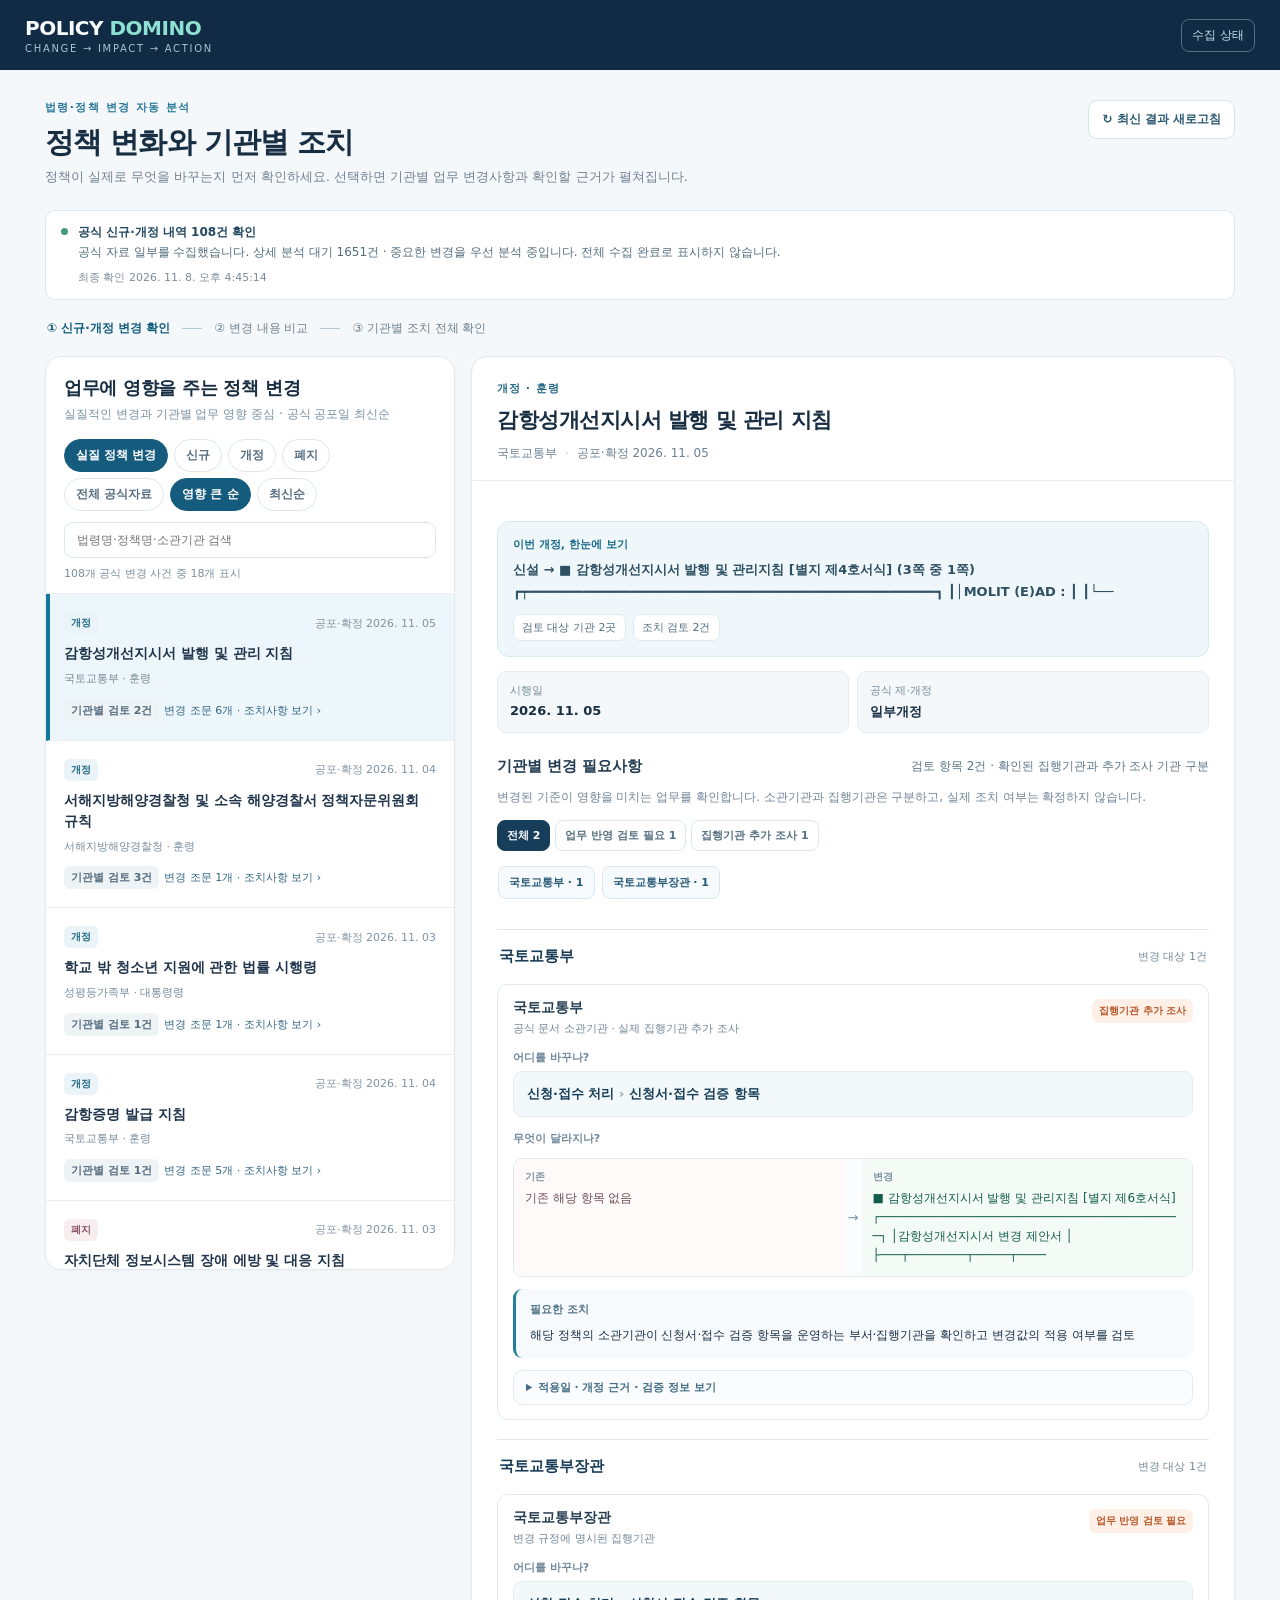
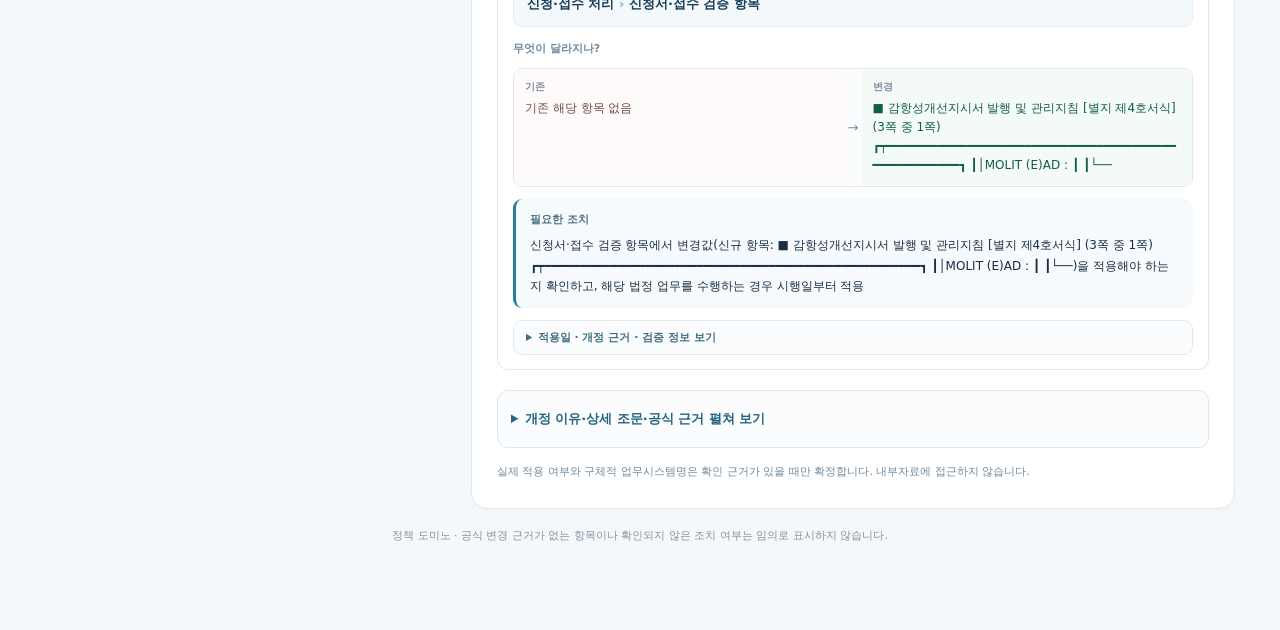
==== commit 5f1af04a: "ui: rank by actual policy reach and effective urgency, show confirmed/candidate domino links beside " ====
--- a/site/index.html
+++ b/site/index.html
@@ -92,7 +92,7 @@
 <div class="layout" id="layout">
 <section class="panel listPanel" aria-label="최신 정책 변경 목록">
 <div class="listHeader"><div class="panelTitle">업무에 영향을 주는 정책 변경</div><div class="panelIntro">실질적인 변경과 기관별 업무 영향 중심 · 공식 공포일 최신순</div>
-<div class="filterbar"><button class="chip active" data-law="standards">실질 정책 변경</button><button class="chip" data-law="new">신규</button><button class="chip" data-law="amended">개정</button><button class="chip" data-law="abolished">폐지</button><button class="chip" data-law="all">전체 공식자료</button></div>
+<div class="filterbar"><button class="chip active" data-law="standards">실질 정책 변경</button><button class="chip" data-law="new">신규</button><button class="chip" data-law="amended">개정</button><button class="chip" data-law="abolished">폐지</button><button class="chip" data-law="all">전체 공식자료</button><button class="chip active" data-order="impact">영향 큰 순</button><button class="chip" data-order="recent">최신순</button></div>
 <input class="search" id="q" aria-label="법령·정책 검색" placeholder="법령명·정책명·소관기관 검색"><div class="listCount" id="listCount"></div></div>
 <div class="list" id="lawList"><div class="empty">공식 변경내역을 불러오는 중입니다.</div></div>
 </section>
@@ -110,7 +110,11 @@
 function typeOf(e){let s=e.revision||e.change_type||e.type||"";return /폐지/.test(s)?"abolished":/제정|신설/.test(s)&&!/개정/.test(s)?"new":"amended"}
 function typeLabel(e){let k=typeOf(e);return k==="new"?"신규":k==="abolished"?"폐지":"개정"}
 function typeClass(e){return typeOf(e)==="new"?"add":typeOf(e)==="abolished"?"remove":""}
-function sorted(events){return [...events].sort((a,b)=>(b.promulgated_at||b.change_date||"").localeCompare(a.promulgated_at||a.change_date||""))}
+let sortMode="impact";
+function sorted(events){return [...events].sort((a,b)=>sortMode==="impact" ?
+  (Number(b.impact_priority||0)-Number(a.impact_priority||0)) ||
+  (b.promulgated_at||b.change_date||"").localeCompare(a.promulgated_at||a.change_date||"") :
+  (b.promulgated_at||b.change_date||"").localeCompare(a.promulgated_at||a.change_date||""))}
 function matchingActions(event){return (DATA.actions||[]).filter(a=>a.event_id===event.event_id||(a.upstream_event_ids||[]).includes(event.event_id))}
 let DATA={events:[],actions:[],health:{}},selectedId=null,filter="standards",actionFilter="all";
 function filteredEvents(){const q=$("q").value.trim().toLowerCase();return sorted(DATA.events||[]).filter(e=>(filter==="all"||(filter==="standards"?Boolean(e.policy_profile):typeOf(e)===filter))&&(!q||[e.title,e.ministry,e.law_type,e.revision].some(v=>String(v||"").toLowerCase().includes(q))))}
@@ -175,15 +179,24 @@
  const countDone=all.filter(a=>a.status==="조치 확인").length;
  const countNot=all.filter(a=>a.status==="미조치 확인").length;
  const institutions=new Set(all.map(a=>a.agency).filter(Boolean)).size;
- const dependent=(e.downstream_changes||[]).length;
+ const dependent=(e.policy_links||[]).length+(e.downstream_changes||[]).length;
  const header='<div class="detailHeader"><button type="button" class="back" id="back">← 신규·개정 목록으로</button><div class="detailKicker">'+typeLabel(e)+' · '+esc(e.law_type||"법령·제도")+'</div><h2 class="detailTitle">'+esc(e.title||"변경 사건")+'</h2><div class="detailMeta"><span>'+esc(e.ministry||"소관기관 확인 필요")+'</span><span class="separator">·</span><span>공포·확정 '+fmtDate(e.promulgated_at||e.change_date)+'</span></div></div>';
  const overview='<section class="changeOverview"><div class="overviewLabel">이번 개정, 한눈에 보기</div><div class="overviewText">'+esc(overviewText(e,all))+'</div><div class="overviewFoot"><span>검토 대상 기관 '+institutions+'곳</span><span>조치 검토 '+all.length+'건</span>'+(dependent?'<span>연결된 하위규정 '+dependent+'건</span>':'')+'</div></section>';
  const facts='<div class="dateGroup"><div class="fact"><small>시행일</small><strong>'+fmtDate(e.effective_date)+'</strong></div><div class="fact"><small>공식 제·개정</small><strong>'+esc(e.revision||e.change_type||"변경")+'</strong></div></div>';
  const states=[...new Set(all.map(a=>a.status).filter(Boolean))];
  const filters='<div class="statusFilters"><button class="statusFilter '+(actionFilter==="all"?"active":"")+'" data-status="all">전체 '+all.length+'</button>'+states.map(s=>'<button class="statusFilter '+(actionFilter===s?"active":"")+'" data-status="'+esc(s)+'">'+esc(s)+' '+all.filter(a=>a.status===s).length+'</button>').join("")+'</div>';
  const impact='<section><div class="actionSummary"><h3 class="sectionHeading" style="margin:0">기관별 변경 필요사항</h3><div class="actionTotal">검토 항목 '+all.length+'건 · 확인된 집행기관과 추가 조사 기관 구분</div></div><p class="smallNote" style="margin:0 0 12px">변경된 기준이 영향을 미치는 업무를 확인합니다. 소관기관과 집행기관은 구분하고, 실제 조치 여부는 확정하지 않습니다.</p>'+filters+agencyNavigator(current)+(current.length?groupedActions(current):showEmpty(all.length?"해당 상태의 항목은 없습니다.":"기관별 영향 분석 결과가 아직 없습니다.",all.length?"다른 상태를 선택하세요.":"공식적으로 연결된 기관과 업무가 확인될 때 표시됩니다."))+'</section>';
+ const links=e.policy_links||[];
+ const connected=links.length?'<section class="impactAgencyGroup"><h3 class="sectionHeading">변경된 기준과 연관된 다른 제도</h3>'+
+   '<p class="smallNote">공식 규정 본문에서 확인한 기준 사용과 공통 법적 근거의 추가 조사 대상을 구분합니다. 실제 조치 완료나 직접적인 개정 원인을 단정하지 않습니다.</p>'+
+   links.map(l=>'<article class="action"><div class="actionTop"><div class="agency">'+esc(l.target_title)+'</div>'+badgeStatus(l.verified_reference?"공식 기준 사용 문구 확인":"연관성 추가 조사")+'</div>'+
+    '<div class="taskDesc">'+esc(l.target_ministry||"관련 기관 확인 필요")+' · '+esc(l.relation)+'</div>'+
+    '<div class="evidence">'+esc(l.excerpt||l.evidence||"근거 문맥 추가 확인")+'</div>'+
+    '<div class="copyMeta"><button class="agencyJump" type="button" data-related-event="'+esc(l.target_id)+'">연관된 변경 기준 자세히 보기 ›</button></div></article>').join("")+'</section>':'';
+ const annualWarning=String(e.comparison_status||"").includes("수치표 미검증")?
+    '<p class="smallNote">서로 다른 연도 고시의 교체는 확인했지만, 표·첨부파일의 구체적인 금액 변화는 아직 검증되지 않았습니다.</p>':'';
  const legal='<details class="legalDetails"><summary>개정 이유·상세 조문·공식 근거 펼쳐 보기</summary>'+(e.amendment_reason?'<div class="legalReasonFull"><b>공식 개정 이유 및 주요내용</b><p style="margin-top:8px">'+esc(e.amendment_reason)+'</p></div>':'')+differences(e)+'<a class="refLink" href="'+validUrl(e.amendment_url||e.url)+'" target="_blank" rel="noopener">공식 원문 열기 ↗</a></details>';
- return header+'<div class="detailBody">'+overview+facts+'<div class="sectionGap"></div>'+impact+legal+'<div class="copyMeta">실제 적용 여부와 구체적 업무시스템명은 확인 근거가 있을 때만 확정합니다. 내부자료에 접근하지 않습니다.</div></div>';
+ return header+'<div class="detailBody">'+overview+facts+annualWarning+'<div class="sectionGap"></div>'+impact+connected+legal+'<div class="copyMeta">실제 적용 여부와 구체적 업무시스템명은 확인 근거가 있을 때만 확정합니다. 내부자료에 접근하지 않습니다.</div></div>';
 }
 function renderDetail(){
 const e=getEvent();
@@ -191,6 +204,7 @@
 const back=$("back");if(back)back.onclick=()=>{$("layout").classList.remove("detailOpen");history.replaceState(null,"",location.pathname+location.search)};
 $("detail").querySelectorAll("[data-status]").forEach(b=>b.onclick=()=>{actionFilter=b.dataset.status;renderDetail()});
 $("detail").querySelectorAll("[data-jump]").forEach(b=>b.onclick=()=>{const target=[...$("detail").querySelectorAll("[data-agency]")].find(x=>x.dataset.agency===b.dataset.jump);if(target)target.scrollIntoView({behavior:"smooth",block:"start"})});
+$("detail").querySelectorAll("[data-related-event]").forEach(b=>b.onclick=()=>choose(b.dataset.relatedEvent));
 }
 function choose(id){
 selectedId=id;actionFilter="all";$("layout").classList.add("detailOpen");displayList();renderDetail();
@@ -203,19 +217,20 @@
 async function load(){
 try{
 let response=await fetch("./data.json?v="+Date.now(),{cache:"no-store"});if(!response.ok)throw Error("HTTP "+response.status);
-let d=await response.json();DATA=normalizePolicyData(d);const h=d.health||{},partial=h.source_status==="메타데이터만 연결",amendment=h.source_status==="공식 공포·개정문 연결",bad=h.source_status==="수집 실패";
+let d=await response.json();DATA=normalizePolicyData(d);const h=DATA.health||{},partial=h.source_status==="부분 수집"||h.source_status==="메타데이터만 연결",amendment=h.source_status==="공식 공포·개정문 연결",bad=h.source_status==="수집 실패";
 $("system").classList.toggle("error",bad);
 $("sourceTitle").textContent=bad?"공식 변경 데이터 수집 실패":amendment?"공식 법령 개정문과 변경 조치 분석 중":partial?"공식 신규·개정 내역 "+(d.events||[]).length+"건 확인":"공식 변경 데이터 수집 결과";
-$("sourceDesc").innerHTML=bad?esc(h.error||"법령 변경사항을 확인할 수 없어 목록이 비어 있습니다.")+' · <a href="https://github.com/dodam-heo/policy-domino/actions" target="_blank" rel="noopener">실행 상태 확인</a>':amendment?"공포법령 "+(d.events||[]).length+"건 · 공식 제·개정문 "+(h.amendments_verified_total??h.amendments_read??0)+"건 분석 · 기관별 변경 검토 "+(d.actions||[]).length+"건. 신구 전체 조문 및 실제 조치 여부는 별도 확인 필요.":partial?"공포일·법령명·소관기관을 확보했습니다. 변경 전후 조문과 기관별 조치는 아직 분석되지 않았습니다.":"공식 제·개정 기록 "+(d.events||[]).length+"건 확인 · 신구조문 비교 "+(h.compared||0)+"건";
+$("sourceDesc").innerHTML=bad?esc(h.error||"법령 변경사항을 확인할 수 없어 목록이 비어 있습니다.")+' · <a href="https://github.com/dodam-heo/policy-domino/actions" target="_blank" rel="noopener">실행 상태 확인</a>':amendment?"공포법령 "+(d.events||[]).length+"건 · 공식 제·개정문 "+(h.amendments_verified_total??h.amendments_read??0)+"건 분석 · 기관별 변경 검토 "+(d.actions||[]).length+"건. 신구 전체 조문 및 실제 조치 여부는 별도 확인 필요.":partial?"공식 자료 일부를 수집했습니다. 상세 분석 대기 "+(h.pending_details||0)+"건 · 중요한 변경을 우선 분석 중입니다. 전체 수집 완료로 표시하지 않습니다.":"공식 제·개정 기록 "+(d.events||[]).length+"건 확인 · 신구조문 비교 "+(h.compared||0)+"건";
 $("lastChecked").textContent="최종 확인 "+(d.generated_at?new Date(d.generated_at).toLocaleString("ko-KR",{timeZone:"Asia/Seoul"}):"미확인");
 const fragment=decodeURIComponent((location.hash||"").replace(/^#change=/,""));
 if(fragment&&(d.events||[]).some(e=>e.event_id===fragment))selectedId=fragment;
 if(selectedId&&!(d.events||[]).some(e=>e.event_id===selectedId))selectedId=null;
-if(window.innerWidth>850&&!selectedId&&(d.events||[]).length)selectedId=sorted(d.events)[0].event_id;
+if(window.innerWidth>850&&!selectedId&&(d.events||[]).length)selectedId=(filteredEvents()[0]||sorted(DATA.events)[0]).event_id;
 render();
 }catch(e){DATA={events:[],actions:[],health:{source_status:"수집 실패"}};$("system").classList.add("error");$("sourceTitle").textContent="새 시스템 데이터를 불러오지 못했습니다.";$("sourceDesc").textContent=e.message;render();}
 }
 document.querySelectorAll("[data-law]").forEach(b=>b.onclick=()=>{document.querySelectorAll("[data-law]").forEach(x=>x.classList.remove("active"));b.classList.add("active");filter=b.dataset.law;displayList()});
+document.querySelectorAll("[data-order]").forEach(b=>b.onclick=()=>{sortMode=b.dataset.order;document.querySelectorAll("[data-order]").forEach(x=>x.classList.toggle("active",x===b));displayList();});
 $("q").oninput=displayList;$("reload").onclick=load;
 window.addEventListener("popstate",()=>{if(!location.hash){$("layout").classList.remove("detailOpen")}});
 load();
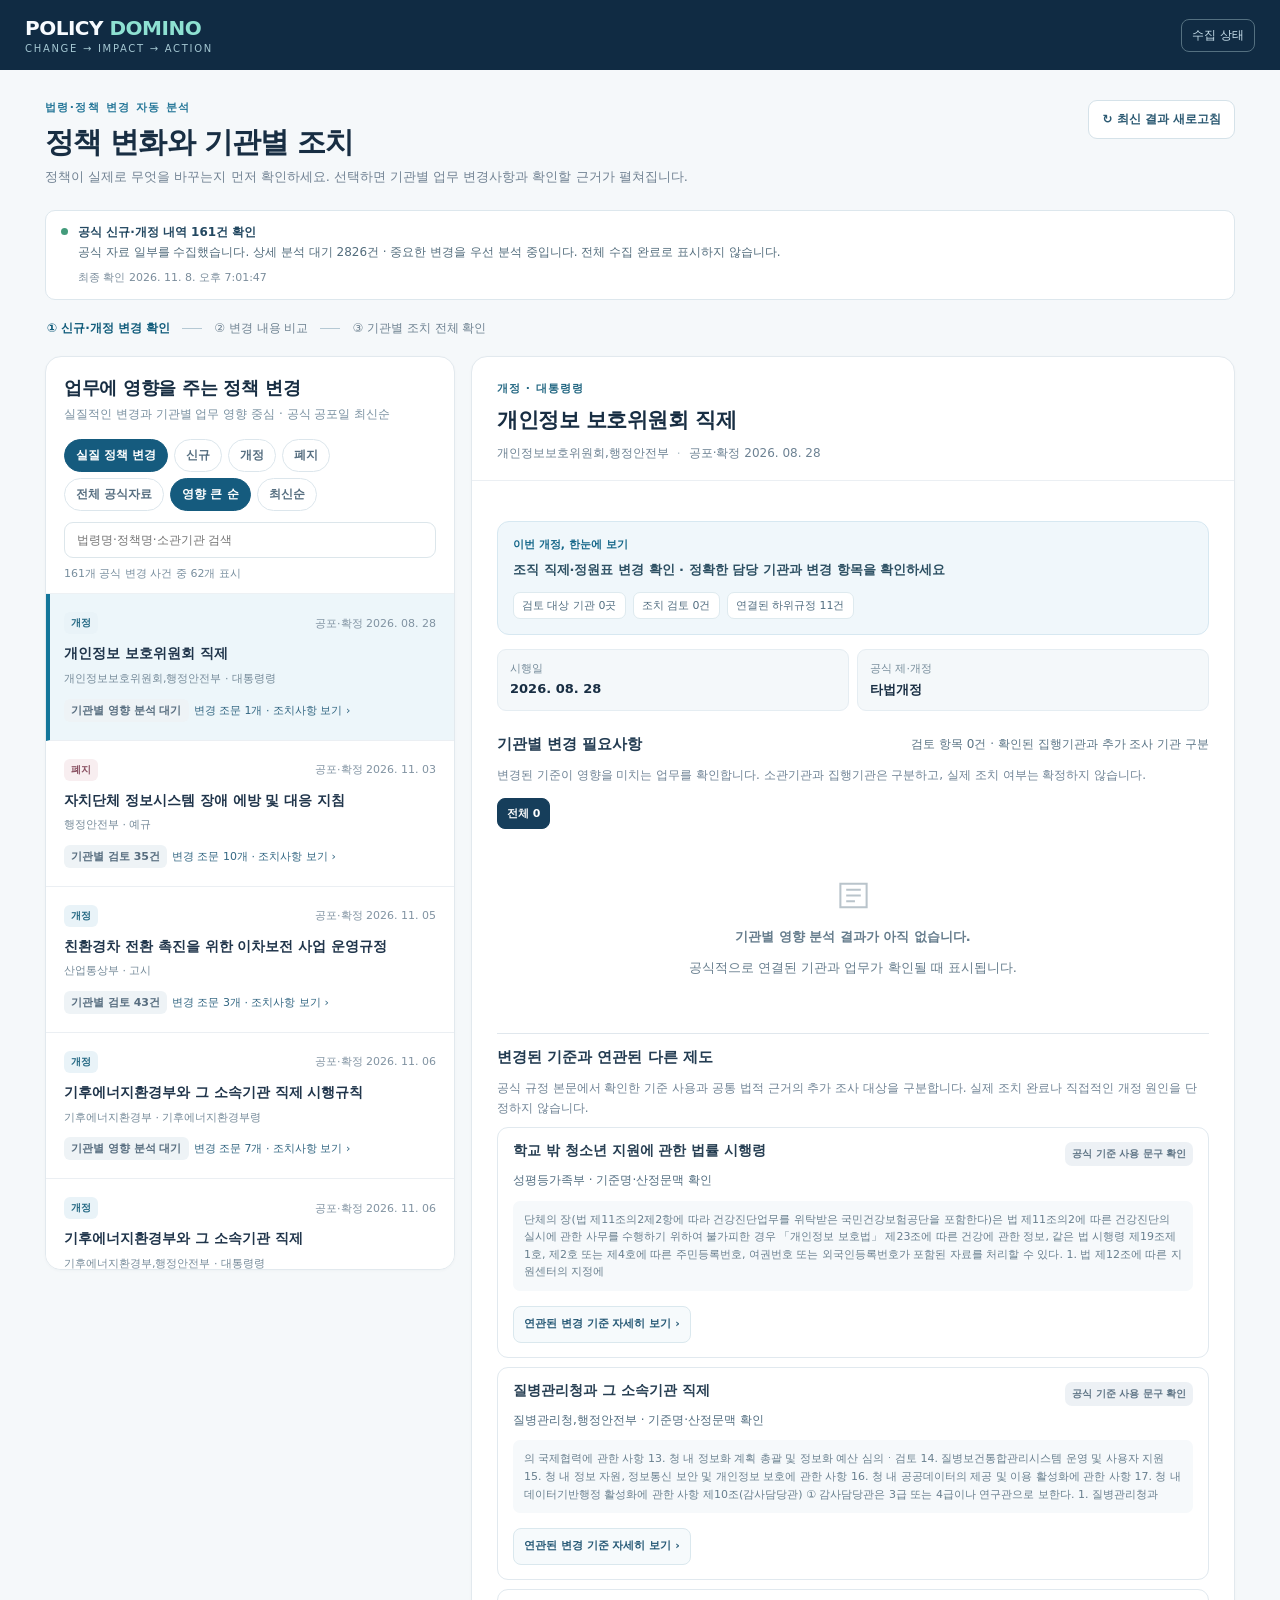
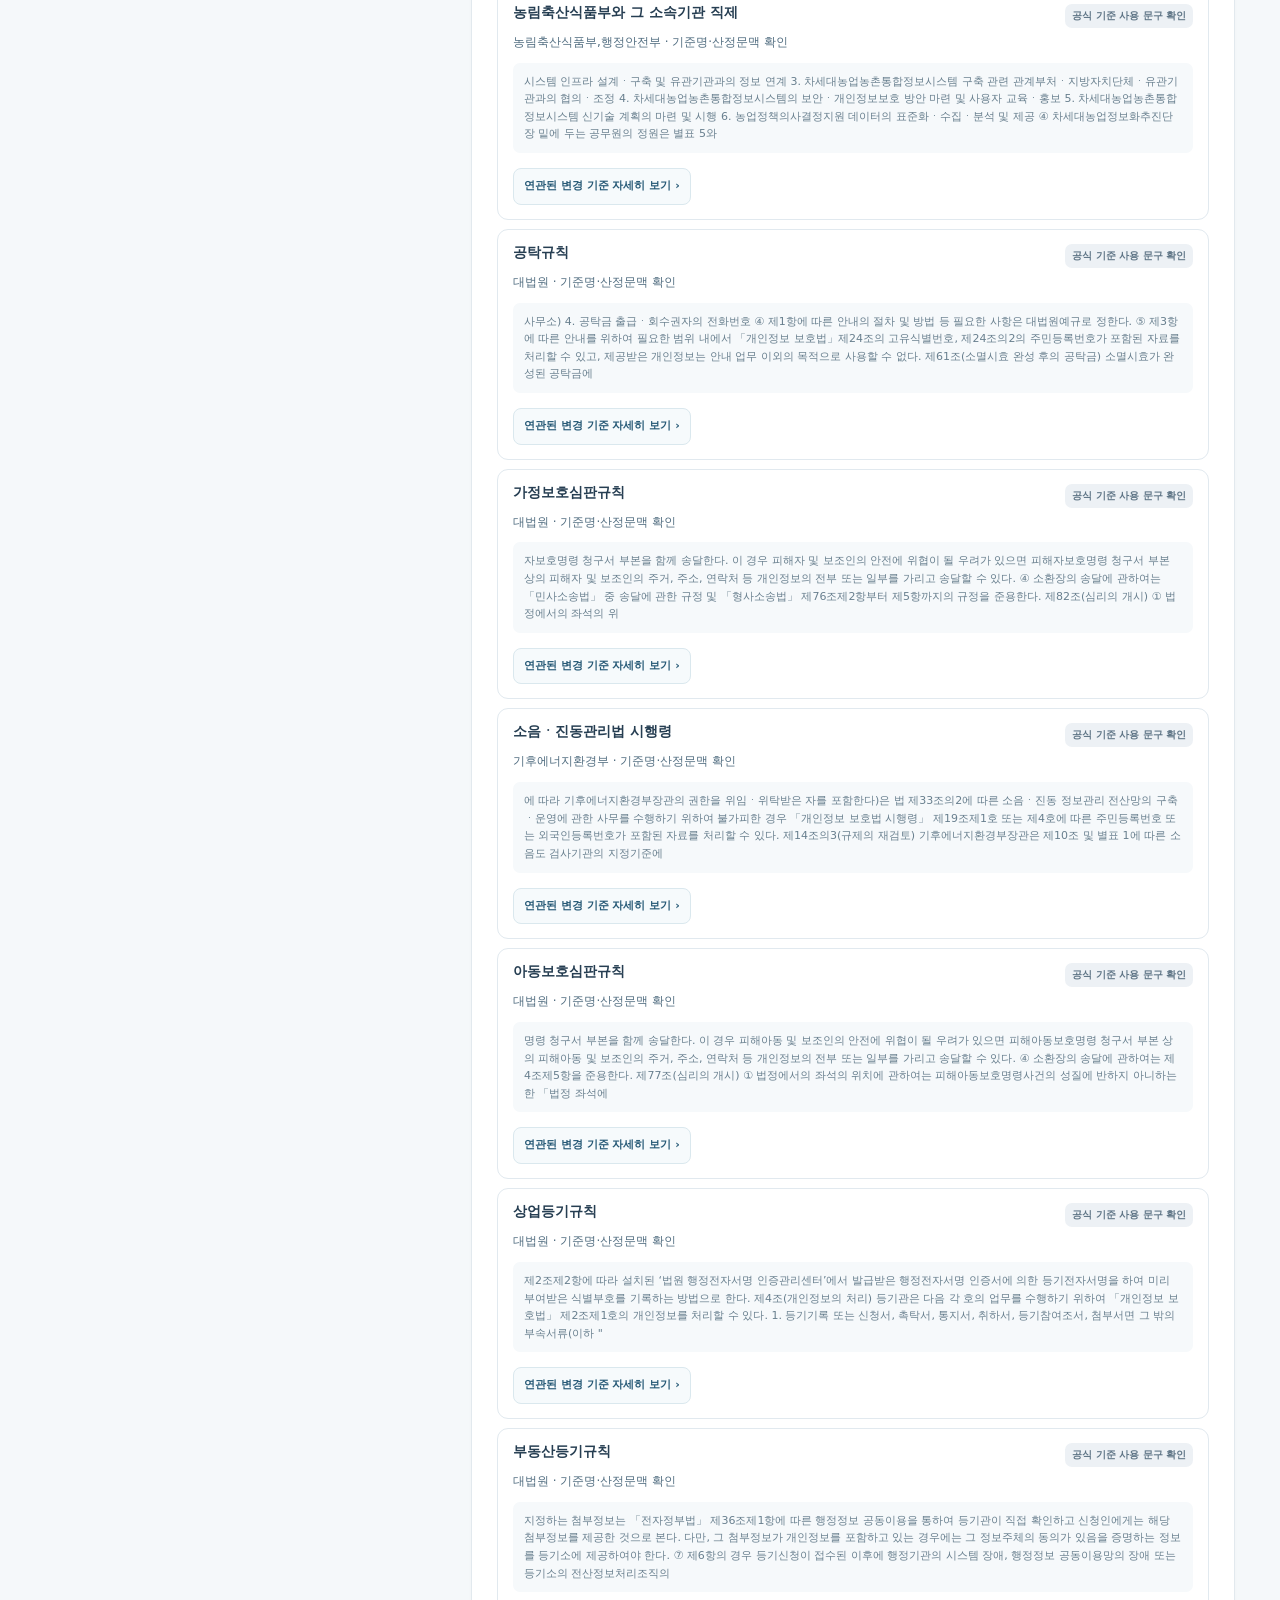
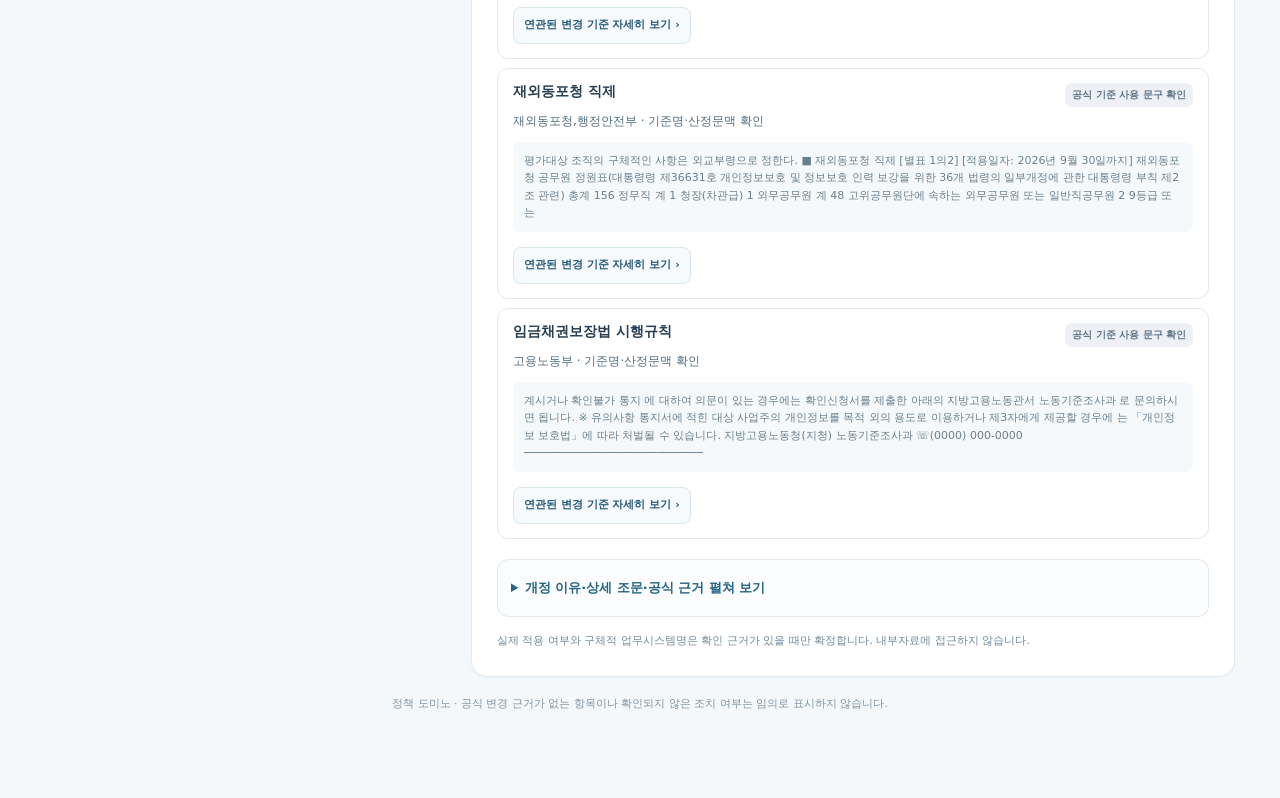
==== commit a4b80e97: "ui: name the exact changed staffing-table field and display employee units and net change" ====
--- a/site/index.html
+++ b/site/index.html
@@ -139,6 +139,7 @@
 }
 function overviewText(e,all){
  const reason=String(e.amendment_reason||"").replace(/\s+/g," ").trim();
+ if(e.change_summary && !reason)return String(e.change_summary).slice(0,220);
  if(reason)return reason.slice(0,165)+(reason.length>165?"…":"");
  const example=all.map(a=>a.source_change||a.what_to_change).find(Boolean);
  return example?String(example).slice(0,165):"공식 변경의 상세 내용은 확인 중입니다. 근거가 없는 내용을 생성하지 않습니다.";
@@ -152,7 +153,9 @@
 }
 function actionCard(a){
 const changes=(a.changes||[]);
-const comparison=changes.length?'<div class="valueRows">'+changes.map(p=>'<div class="valueRow"><div class="oldValue"><small>기존</small>'+esc(p.before||"미확인")+'</div><div class="valueArrow">→</div><div class="newValue"><small>변경</small>'+esc(p.after||"미확인")+'</div></div>').join('')+'</div>':'<div class="actionSummaryText">'+esc(a.what_to_change||a.source_change||"공식 개정문에서 변경된 항목")+'</div>';
+const unit=n=>a.change_units && /^\d[\d,]*$/.test(String(n||""))?a.change_units:"";
+const verifiedScope=a.change_label?'<div class="actionSummaryText"><b>변경 항목:</b> '+esc(a.change_label)+'</div>':'';
+const comparison=changes.length?verifiedScope+'<div class="valueRows">'+changes.map(p=>'<div class="valueRow"><div class="oldValue"><small>기존</small>'+esc(p.before||"미확인")+esc(unit(p.before))+'</div><div class="valueArrow">→</div><div class="newValue"><small>변경</small>'+esc(p.after||"미확인")+esc(unit(p.after))+'</div></div>').join('')+'</div>'+(a.change_units?'<div class="actionSummaryText">'+esc(a.what_to_change)+'</div>':''):'<div class="actionSummaryText">'+esc(a.what_to_change||a.source_change||"공식 개정문에서 변경된 항목")+'</div>';
 const added=(a.new_items||[]).length?'<p class="taskDesc"><b>새로 추가할 항목:</b> '+esc(a.new_items.slice(0,6).join(" · "))+'</p>':'';
 const name=esc(a.agency||"적용 기관 미확인");
 const task=esc(a.target_location||a.service||"구체적인 업무·서비스 위치 확인 필요");
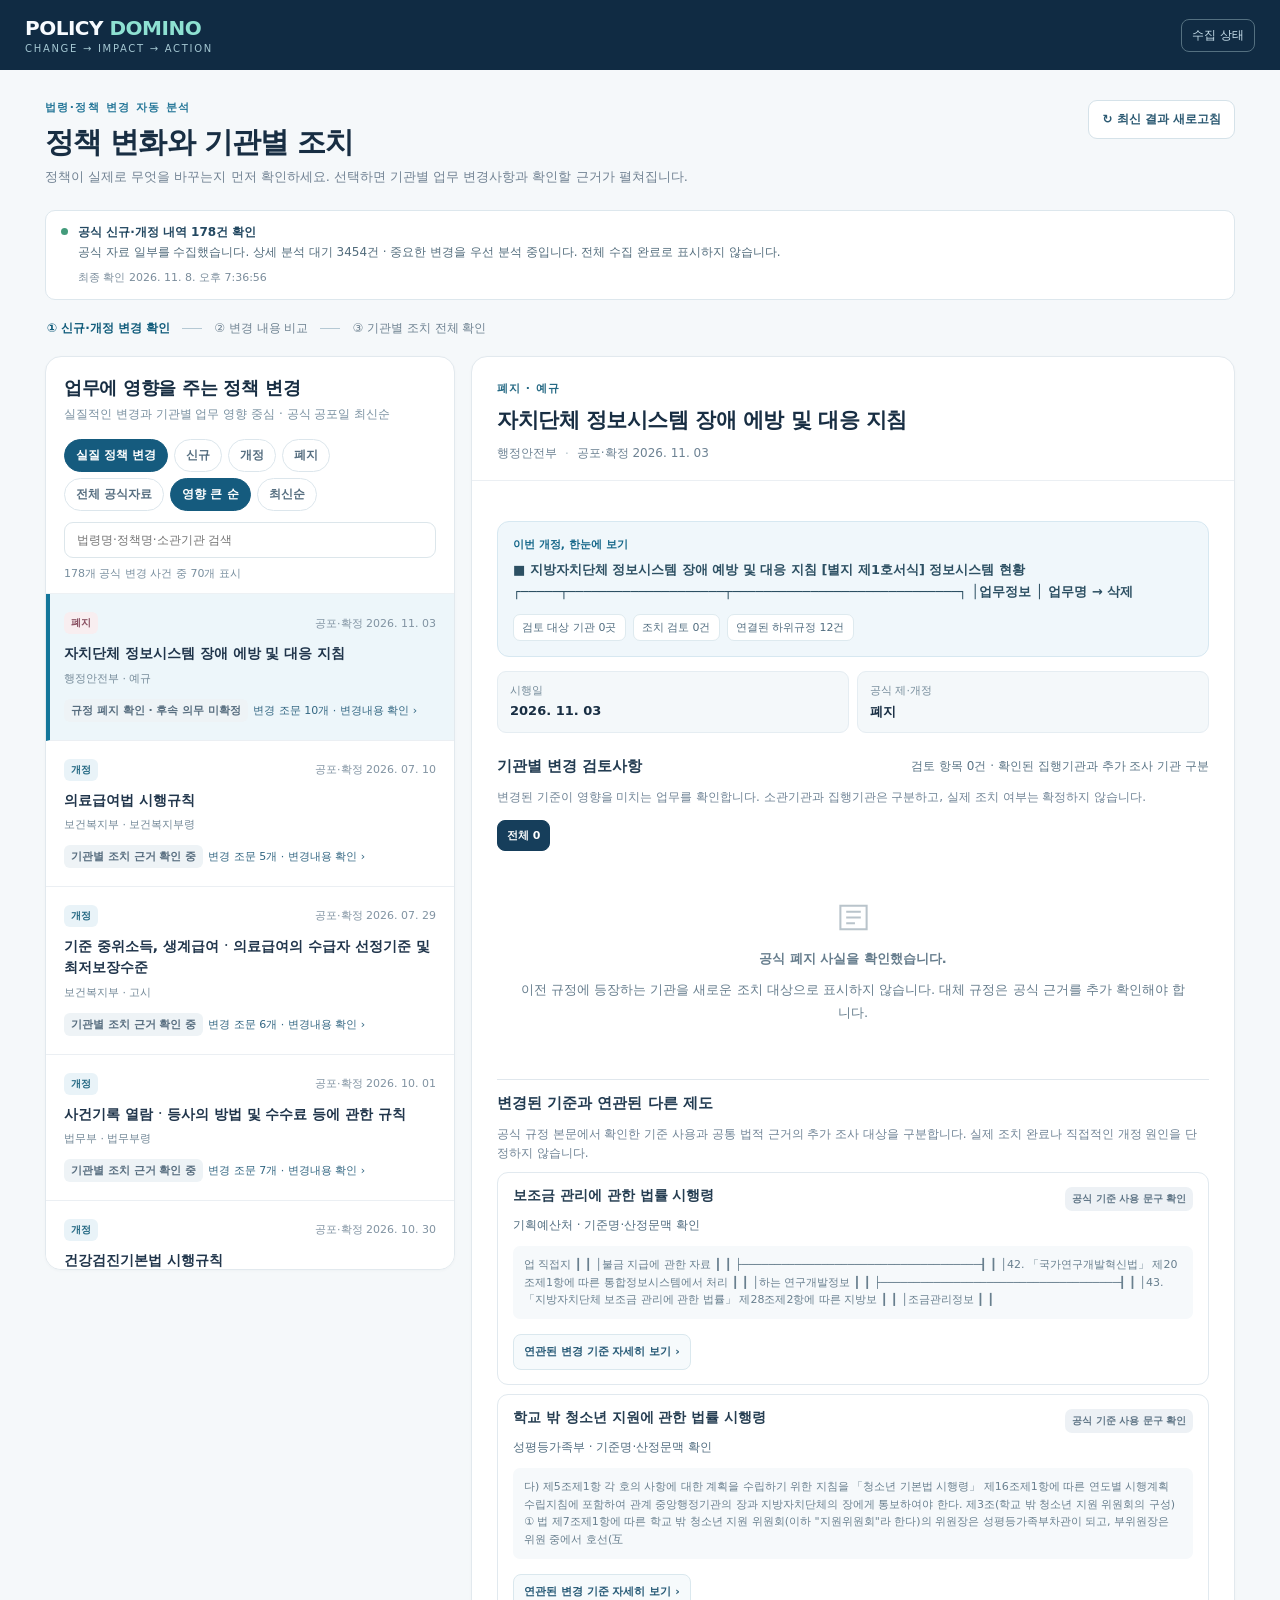
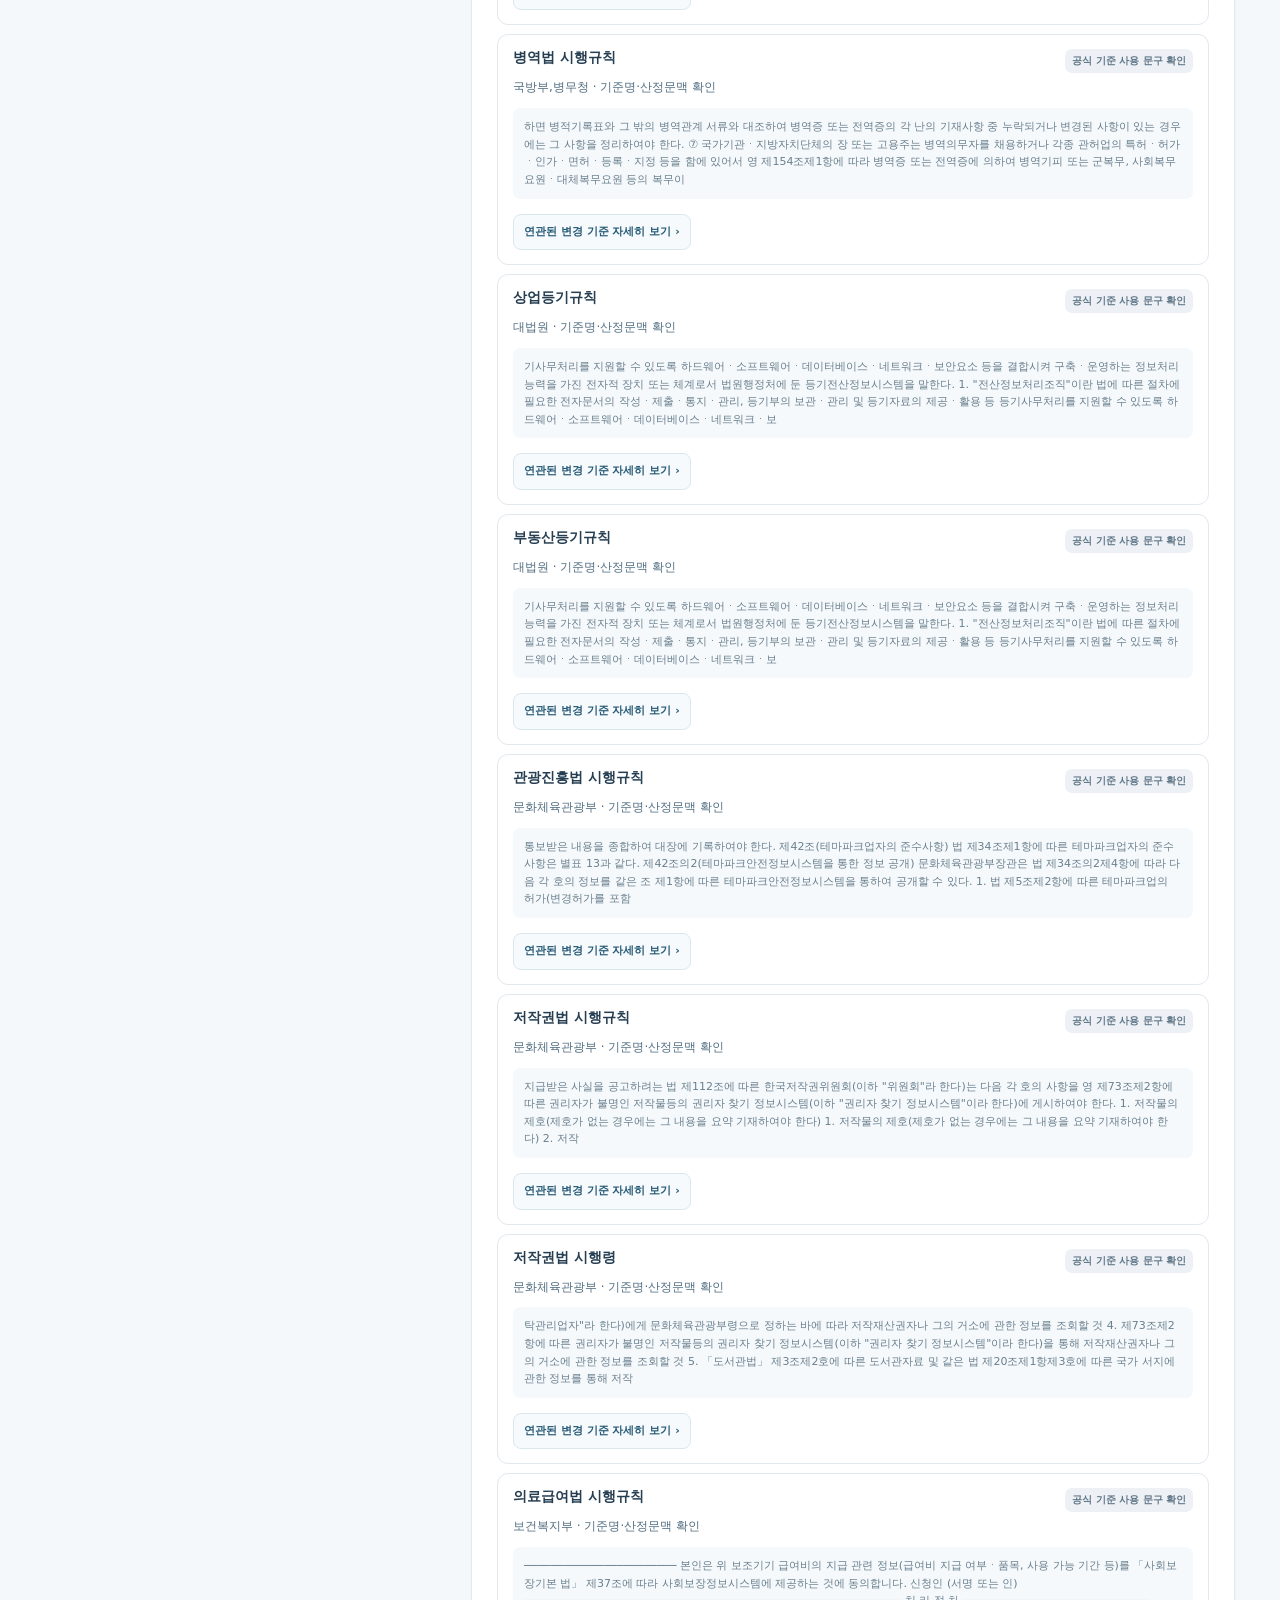
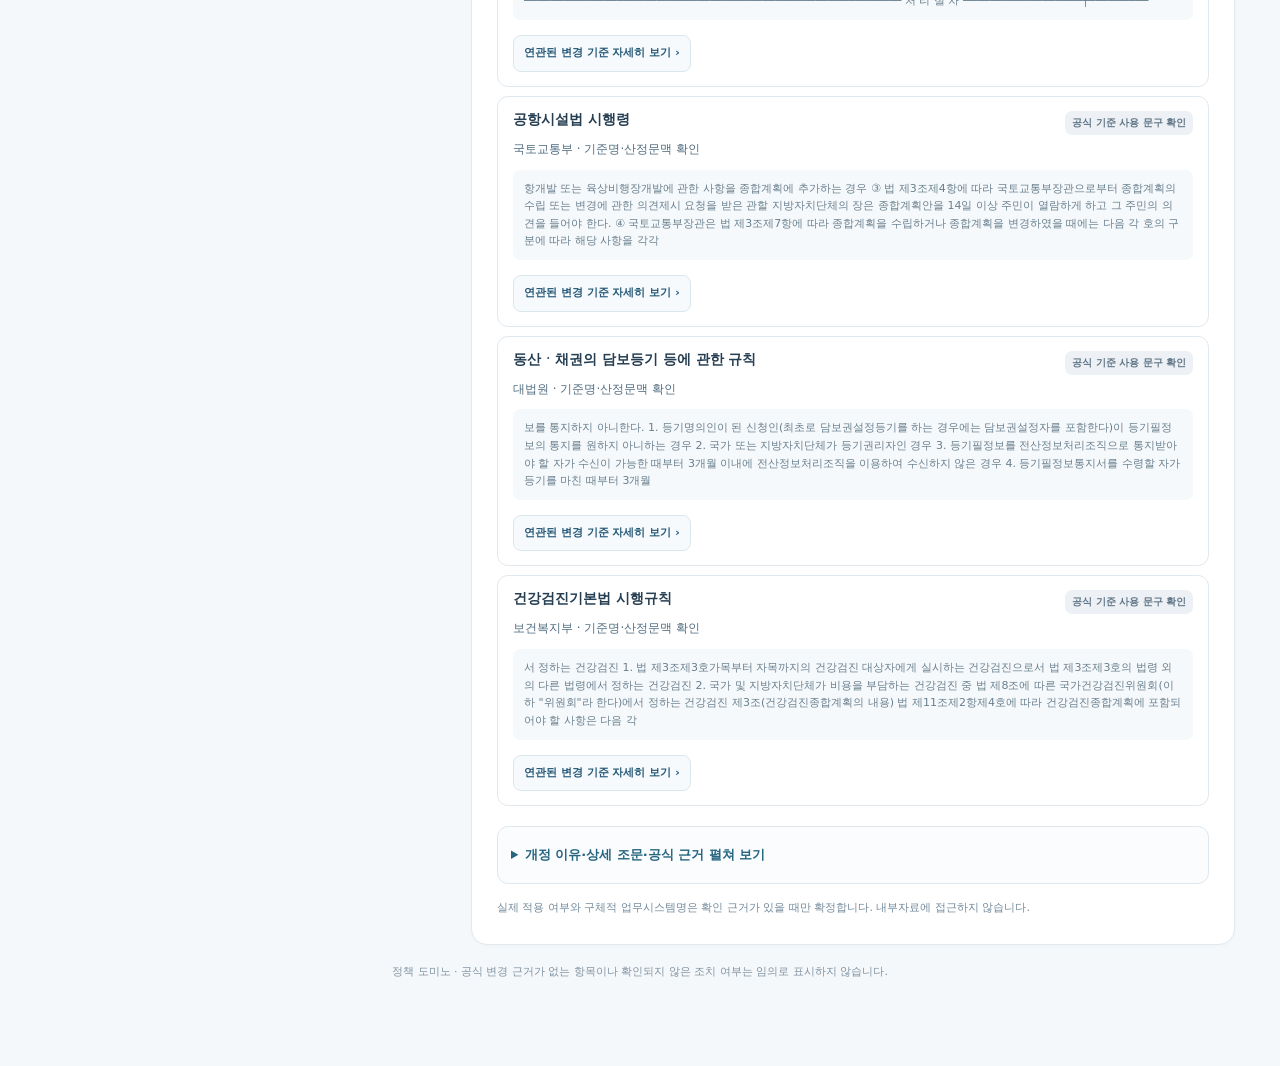
==== commit 1ba8a188: "ui: clarify repeal status and sourced obligations without implying unspecified agencies must act" ====
--- a/site/index.html
+++ b/site/index.html
@@ -107,7 +107,7 @@
 const esc=x=>String(x??"").replace(/[&<>"']/g,c=>({"&":"&amp;","<":"&lt;",">":"&gt;",'"':"&quot;","'":"&#39;"}[c]));
 function validUrl(raw){try{const u=new URL(raw);return ["https:","http:"].includes(u.protocol)?esc(u.href):"#"}catch(e){return "#"}}
 function fmtDate(s){if(!s)return "미확인";if(/^\d{4}-\d{2}-\d{2}$/.test(s))return s.replaceAll("-",". ");let d=new Date(s);return Number.isNaN(d.getTime())?esc(s):new Intl.DateTimeFormat("ko-KR",{timeZone:"Asia/Seoul",year:"numeric",month:"2-digit",day:"2-digit"}).format(d)}
-function typeOf(e){let s=e.revision||e.change_type||e.type||"";return /폐지/.test(s)?"abolished":/제정|신설/.test(s)&&!/개정/.test(s)?"new":"amended"}
+function typeOf(e){let s=e.revision||e.change_type||e.type||"";return /폐지/.test(s)&&!/제정/.test(s)?"abolished":/제정|신설/.test(s)&&!/개정/.test(s)?"new":"amended"}
 function typeLabel(e){let k=typeOf(e);return k==="new"?"신규":k==="abolished"?"폐지":"개정"}
 function typeClass(e){return typeOf(e)==="new"?"add":typeOf(e)==="abolished"?"remove":""}
 let sortMode="impact";
@@ -122,7 +122,7 @@
 function showEmpty(title,body){return '<div class="empty"><svg width="35" height="35" viewBox="0 0 24 24" fill="none" stroke="currentColor" stroke-width="1.4" aria-hidden="true"><path d="M3 4h18v16H3z"/><path d="M7 8h10M7 12h10M7 16h6"/></svg><b>'+esc(title)+'</b><p style="margin-top:8px">'+esc(body)+'</p></div>'}
 function eventRow(e){
 const num=matchingActions(e).length,hasDiff=e.article_differences?.length||0,chosen=selectedId===e.event_id;
-return '<button type="button" class="lawItem'+(chosen?' active':'')+'" data-event="'+esc(e.event_id)+'" aria-selected="'+chosen+'"><div class="lawTop"><span class="lawType '+typeClass(e)+'">'+typeLabel(e)+'</span><span class="lawDate">공포·확정 '+fmtDate(e.promulgated_at||e.change_date)+'</span></div><div class="lawName">'+esc(e.title||"이름 미확인")+'</div><div class="lawMeta">'+esc(e.ministry||"소관기관 미확인")+' · '+esc(e.law_type||"정책·법령")+'</div><div class="lawFoot">'+(num?'<span class="mini">기관별 검토 '+num+'건</span>':'<span class="mini">기관별 영향 분석 대기</span>')+'<span>'+(hasDiff?'변경 조문 '+hasDiff+'개 · ':'')+'조치사항 보기 ›</span></div></button>'
+return '<button type="button" class="lawItem'+(chosen?' active':'')+'" data-event="'+esc(e.event_id)+'" aria-selected="'+chosen+'"><div class="lawTop"><span class="lawType '+typeClass(e)+'">'+typeLabel(e)+'</span><span class="lawDate">공포·확정 '+fmtDate(e.promulgated_at||e.change_date)+'</span></div><div class="lawName">'+esc(e.title||"이름 미확인")+'</div><div class="lawMeta">'+esc(e.ministry||"소관기관 미확인")+' · '+esc(e.law_type||"정책·법령")+'</div><div class="lawFoot">'+(num?'<span class="mini">근거 확인 기관 조치 '+num+'건</span>':typeOf(e)==="abolished"?'<span class="mini">규정 폐지 확인 · 후속 의무 미확정</span>':'<span class="mini">기관별 조치 근거 확인 중</span>')+'<span>'+(hasDiff?'변경 조문 '+hasDiff+'개 · ':'')+'변경내용 확인 ›</span></div></button>'
 }
 function displayList(){
 const events=filteredEvents();
@@ -188,7 +188,7 @@
  const facts='<div class="dateGroup"><div class="fact"><small>시행일</small><strong>'+fmtDate(e.effective_date)+'</strong></div><div class="fact"><small>공식 제·개정</small><strong>'+esc(e.revision||e.change_type||"변경")+'</strong></div></div>';
  const states=[...new Set(all.map(a=>a.status).filter(Boolean))];
  const filters='<div class="statusFilters"><button class="statusFilter '+(actionFilter==="all"?"active":"")+'" data-status="all">전체 '+all.length+'</button>'+states.map(s=>'<button class="statusFilter '+(actionFilter===s?"active":"")+'" data-status="'+esc(s)+'">'+esc(s)+' '+all.filter(a=>a.status===s).length+'</button>').join("")+'</div>';
- const impact='<section><div class="actionSummary"><h3 class="sectionHeading" style="margin:0">기관별 변경 필요사항</h3><div class="actionTotal">검토 항목 '+all.length+'건 · 확인된 집행기관과 추가 조사 기관 구분</div></div><p class="smallNote" style="margin:0 0 12px">변경된 기준이 영향을 미치는 업무를 확인합니다. 소관기관과 집행기관은 구분하고, 실제 조치 여부는 확정하지 않습니다.</p>'+filters+agencyNavigator(current)+(current.length?groupedActions(current):showEmpty(all.length?"해당 상태의 항목은 없습니다.":"기관별 영향 분석 결과가 아직 없습니다.",all.length?"다른 상태를 선택하세요.":"공식적으로 연결된 기관과 업무가 확인될 때 표시됩니다."))+'</section>';
+ const impact='<section><div class="actionSummary"><h3 class="sectionHeading" style="margin:0">기관별 변경 검토사항</h3><div class="actionTotal">검토 항목 '+all.length+'건 · 확인된 집행기관과 추가 조사 기관 구분</div></div><p class="smallNote" style="margin:0 0 12px">변경된 기준이 영향을 미치는 업무를 확인합니다. 소관기관과 집행기관은 구분하고, 실제 조치 여부는 확정하지 않습니다.</p>'+filters+agencyNavigator(current)+(current.length?groupedActions(current):showEmpty(all.length?"해당 상태의 항목은 없습니다.":typeOf(e)==="abolished"?"공식 폐지 사실을 확인했습니다.":"기관별 조치의 직접 근거가 아직 없습니다.",all.length?"다른 상태를 선택하세요.":typeOf(e)==="abolished"?"이전 규정에 등장하는 기관을 새로운 조치 대상으로 표시하지 않습니다. 대체 규정은 공식 근거를 추가 확인해야 합니다.":"소관기관이나 키워드 일치만으로 변경 의무를 만들어내지 않습니다."))+'</section>';
  const links=e.policy_links||[];
  const connected=links.length?'<section class="impactAgencyGroup"><h3 class="sectionHeading">변경된 기준과 연관된 다른 제도</h3>'+
    '<p class="smallNote">공식 규정 본문에서 확인한 기준 사용과 공통 법적 근거의 추가 조사 대상을 구분합니다. 실제 조치 완료나 직접적인 개정 원인을 단정하지 않습니다.</p>'+
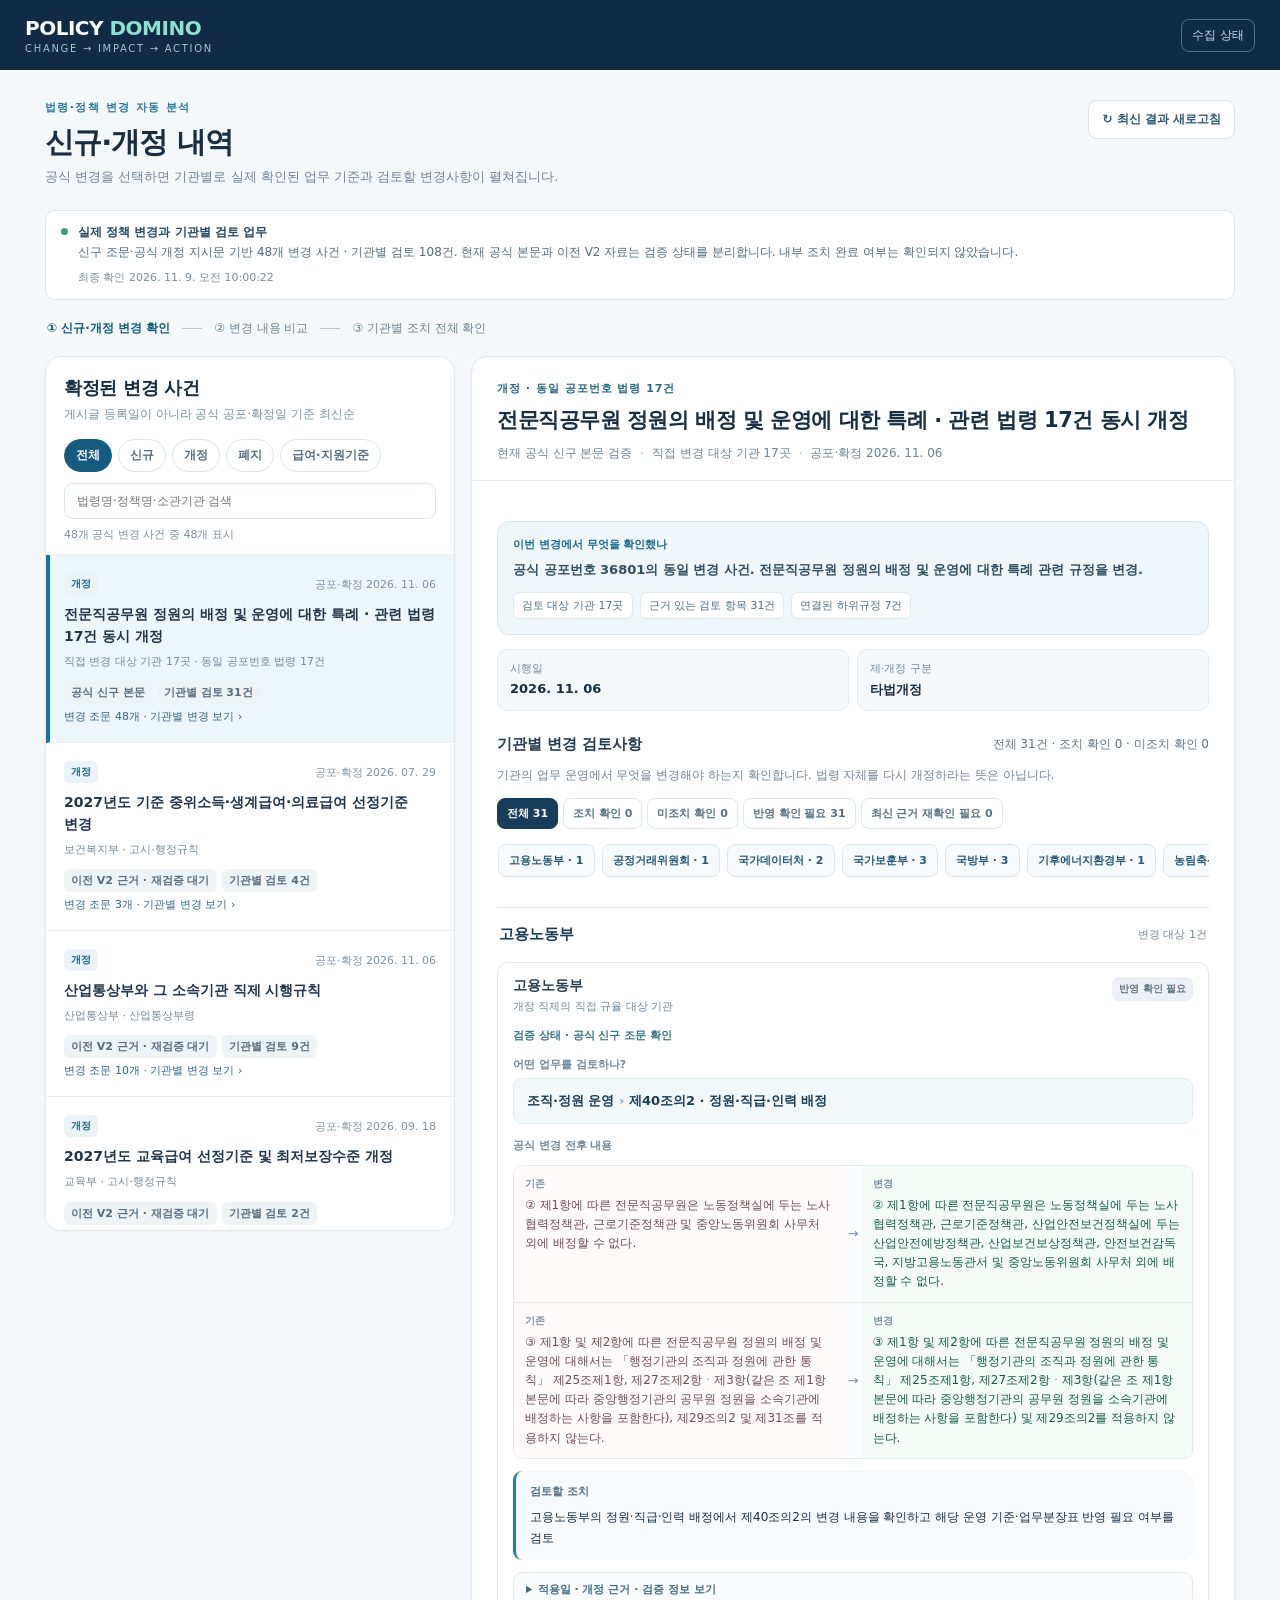
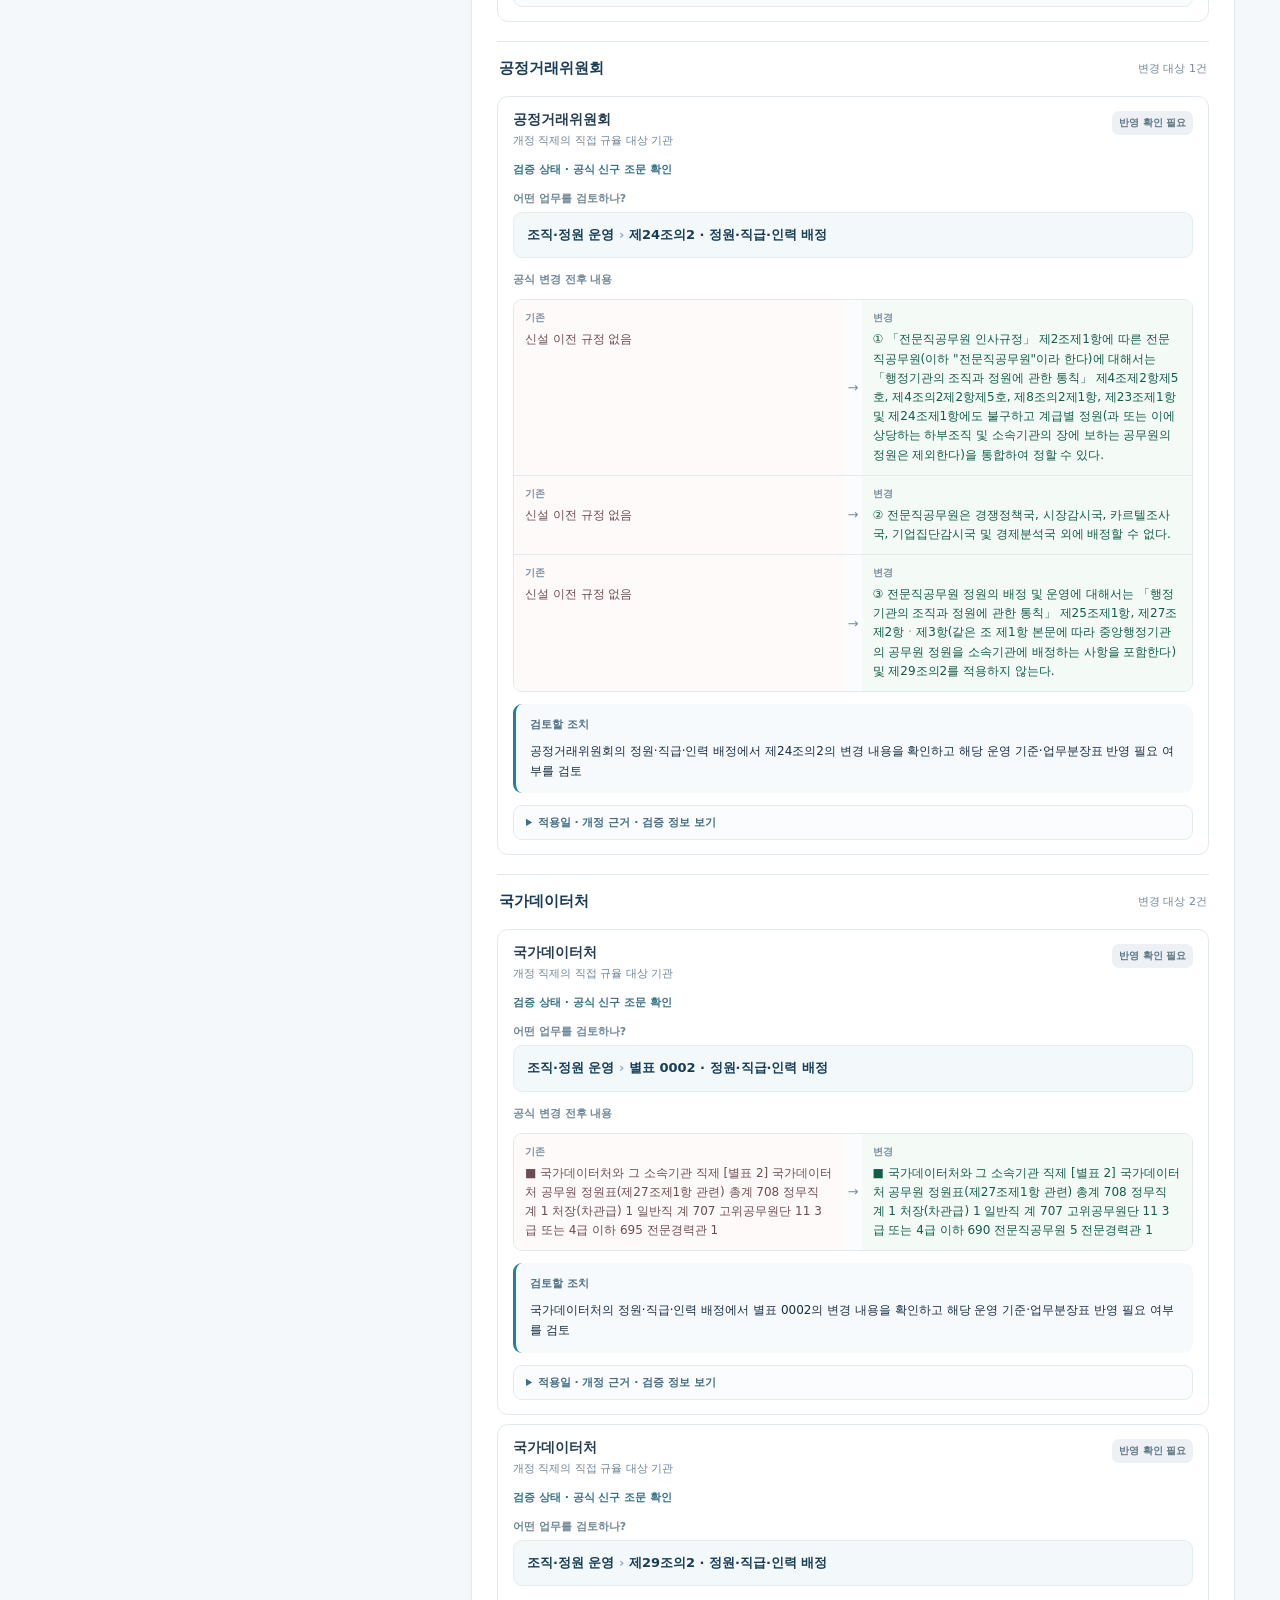
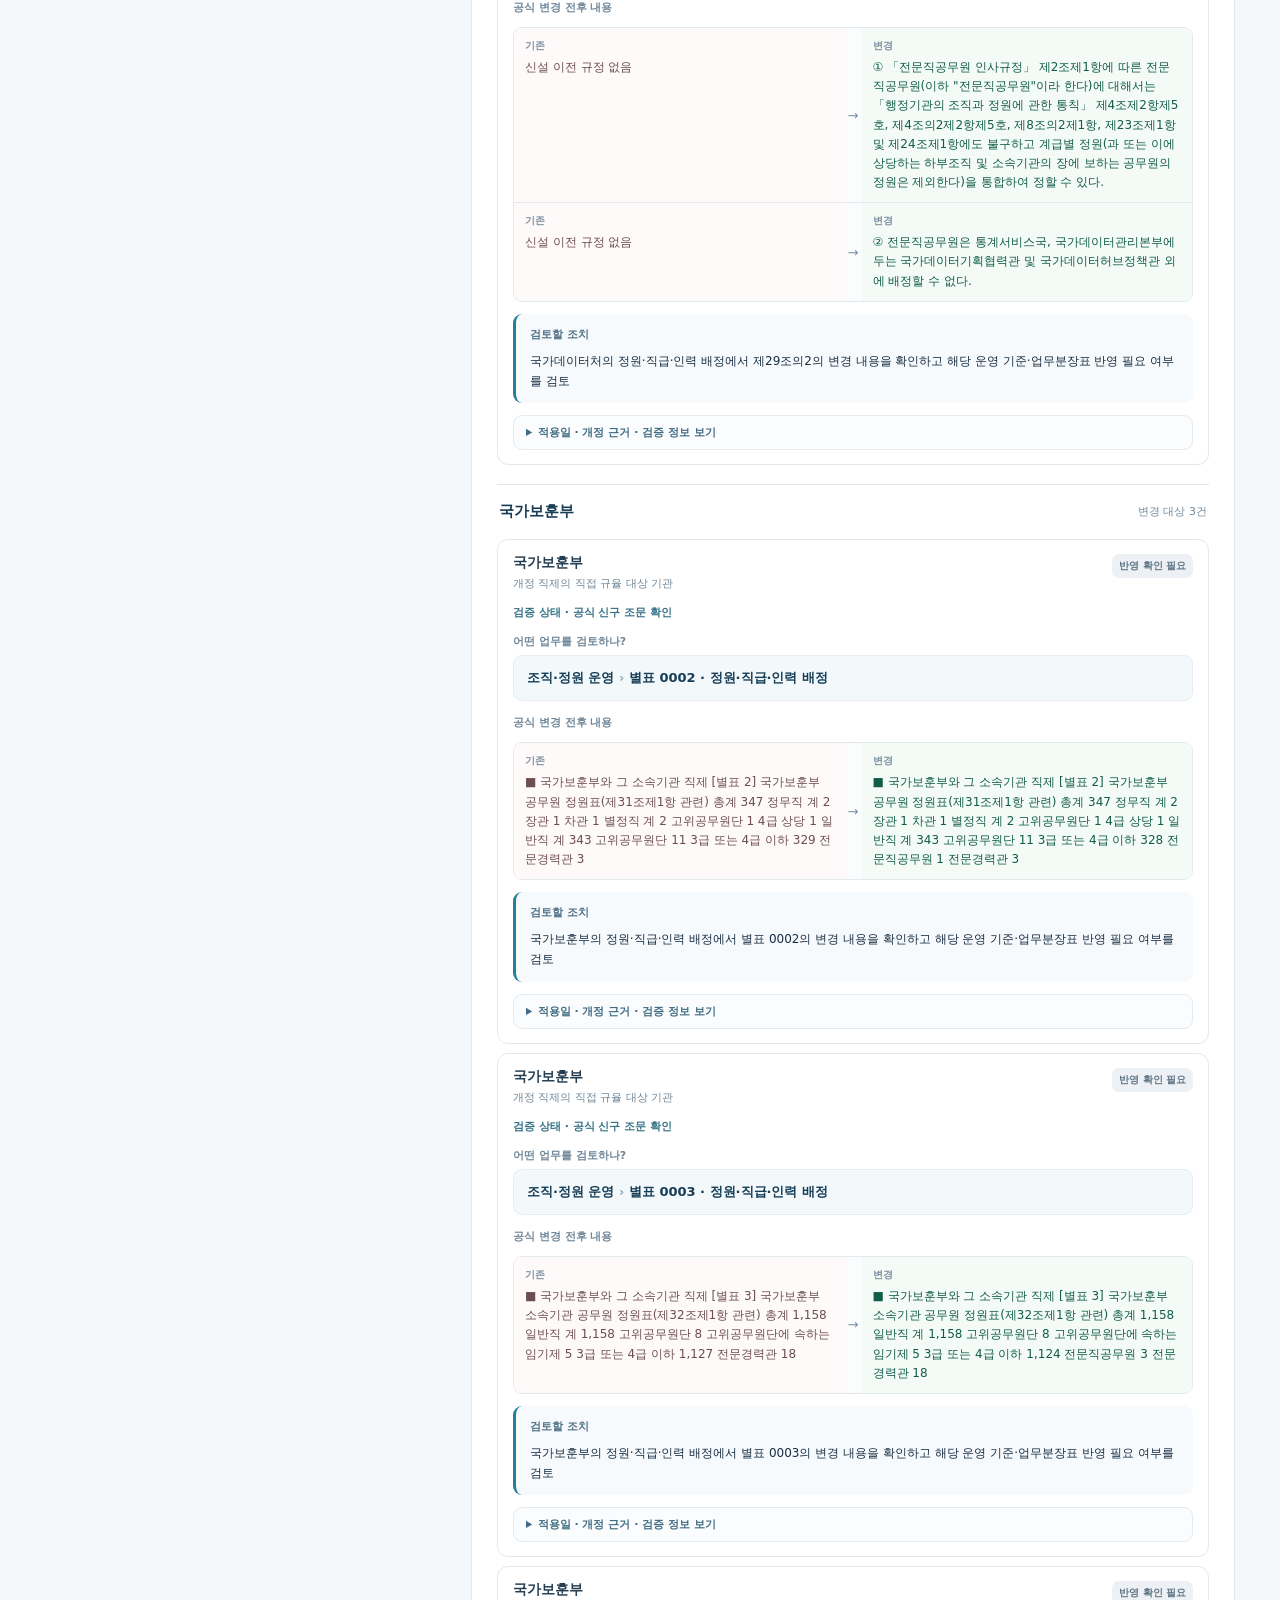
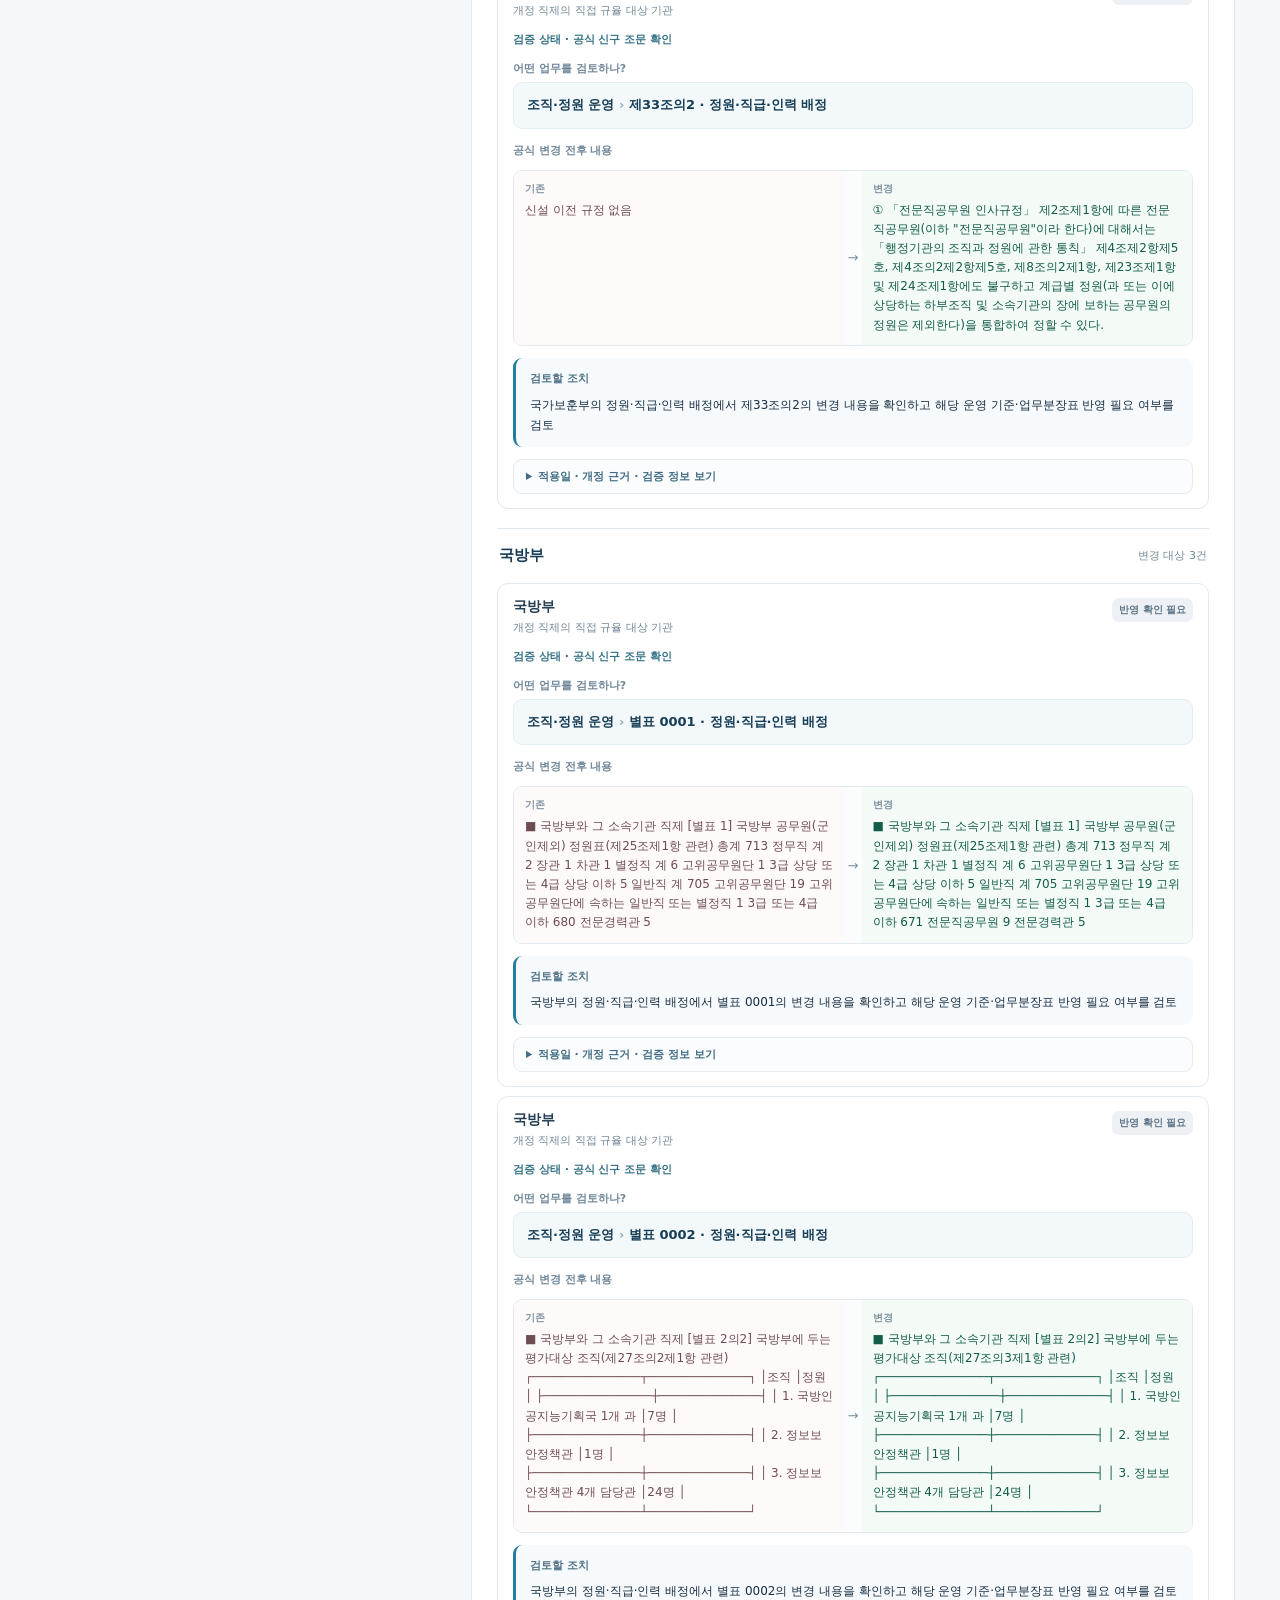
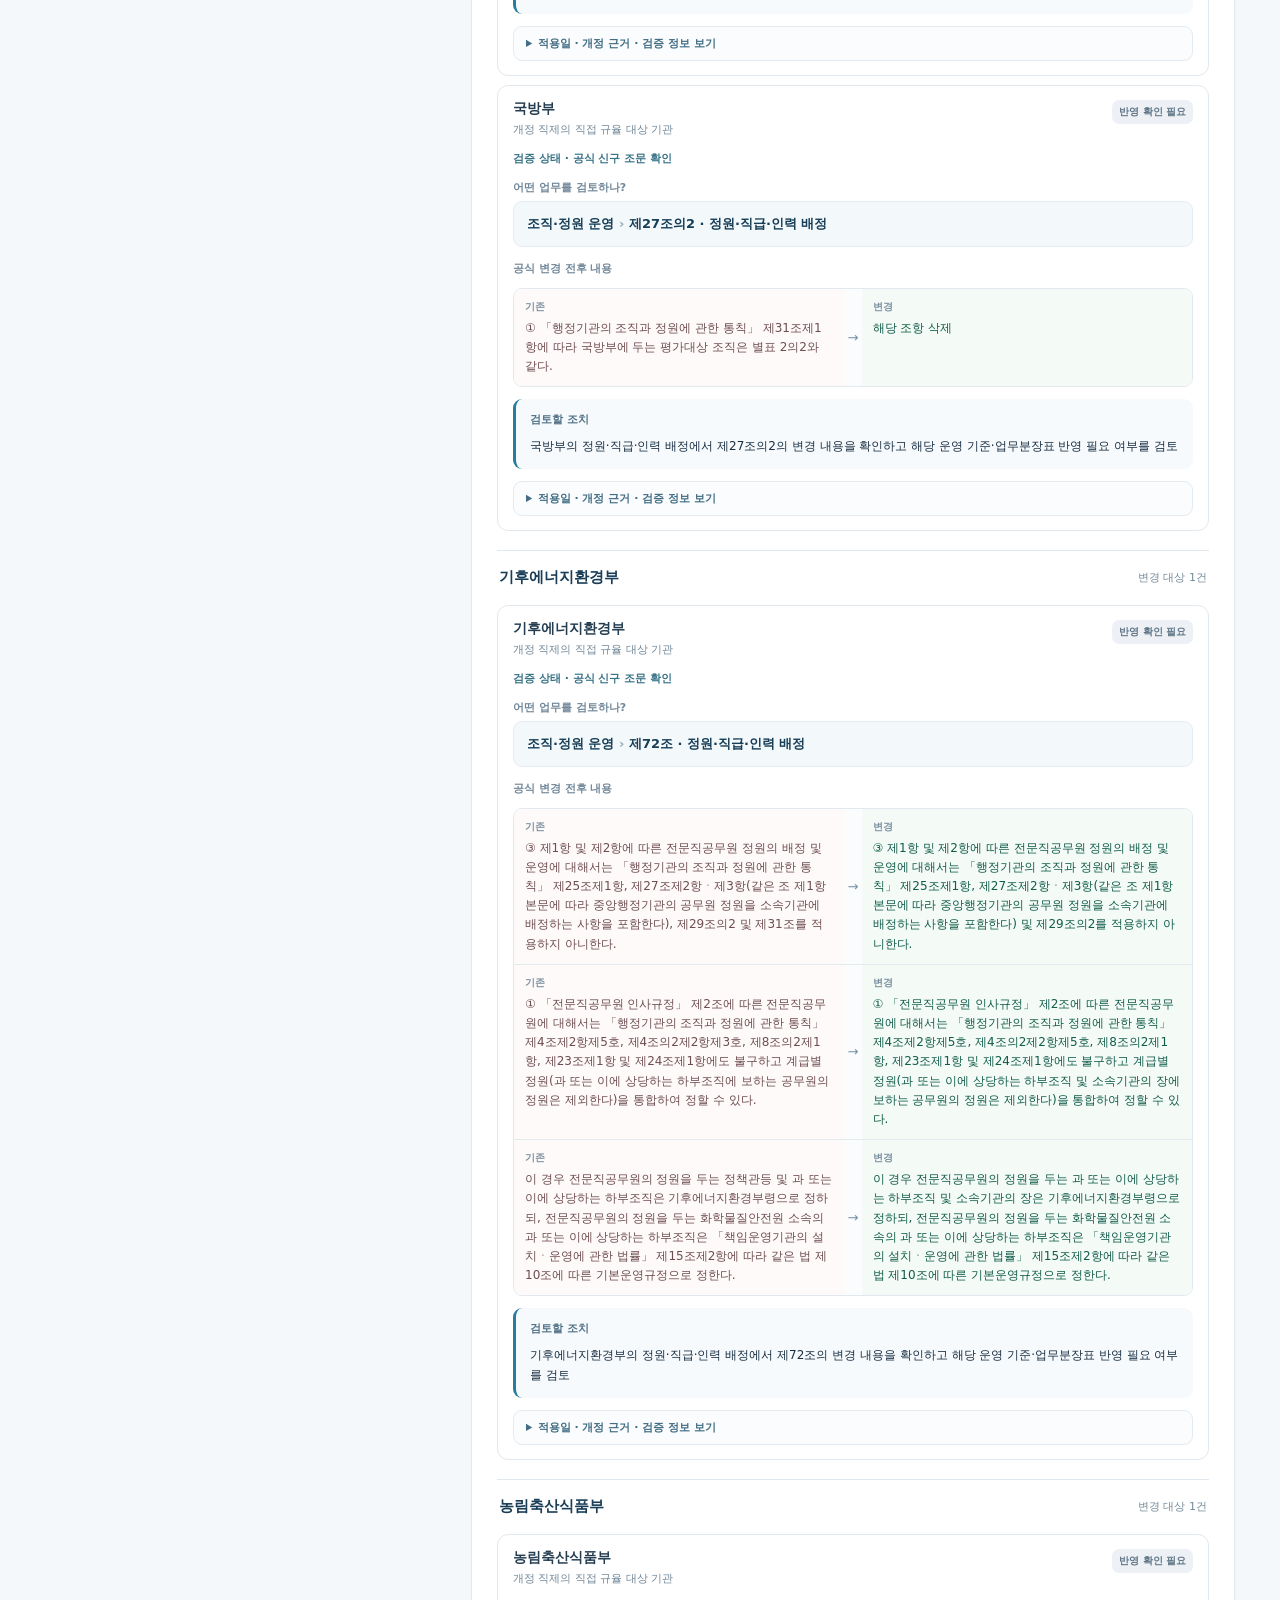
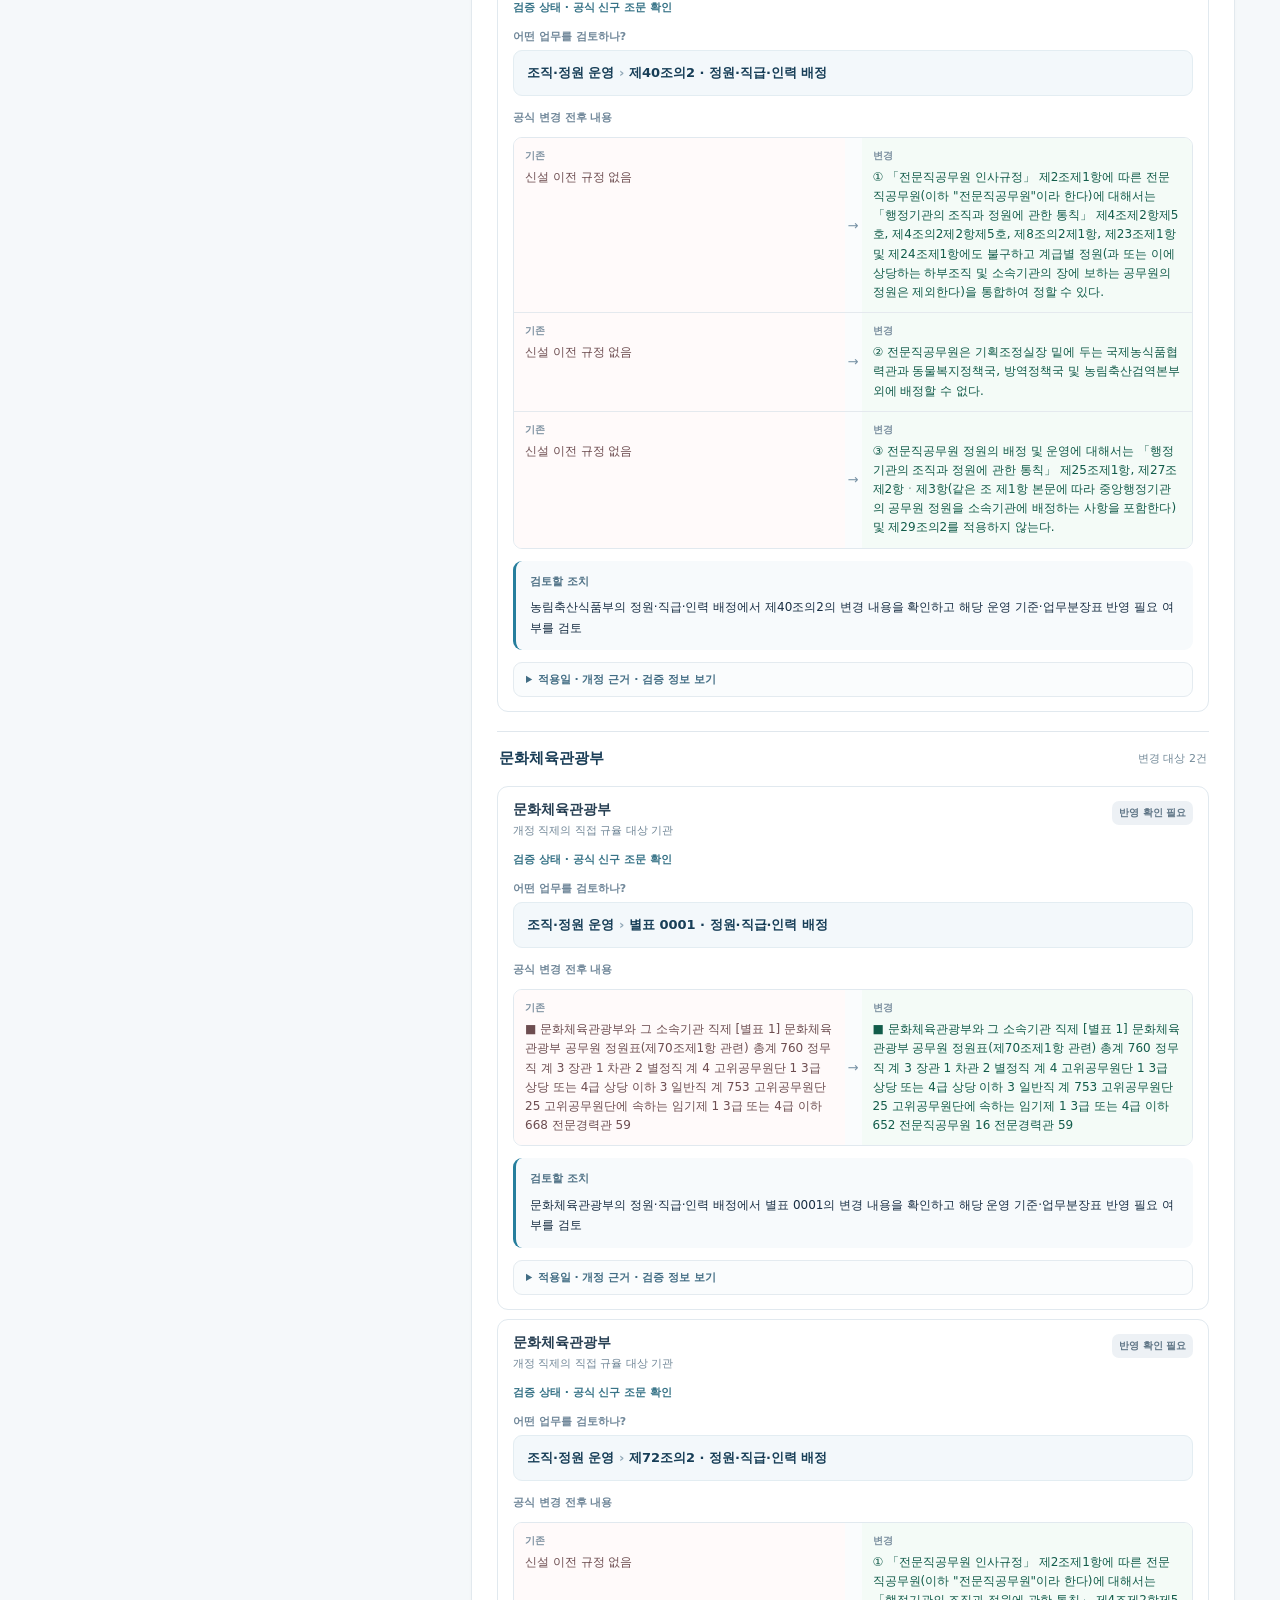
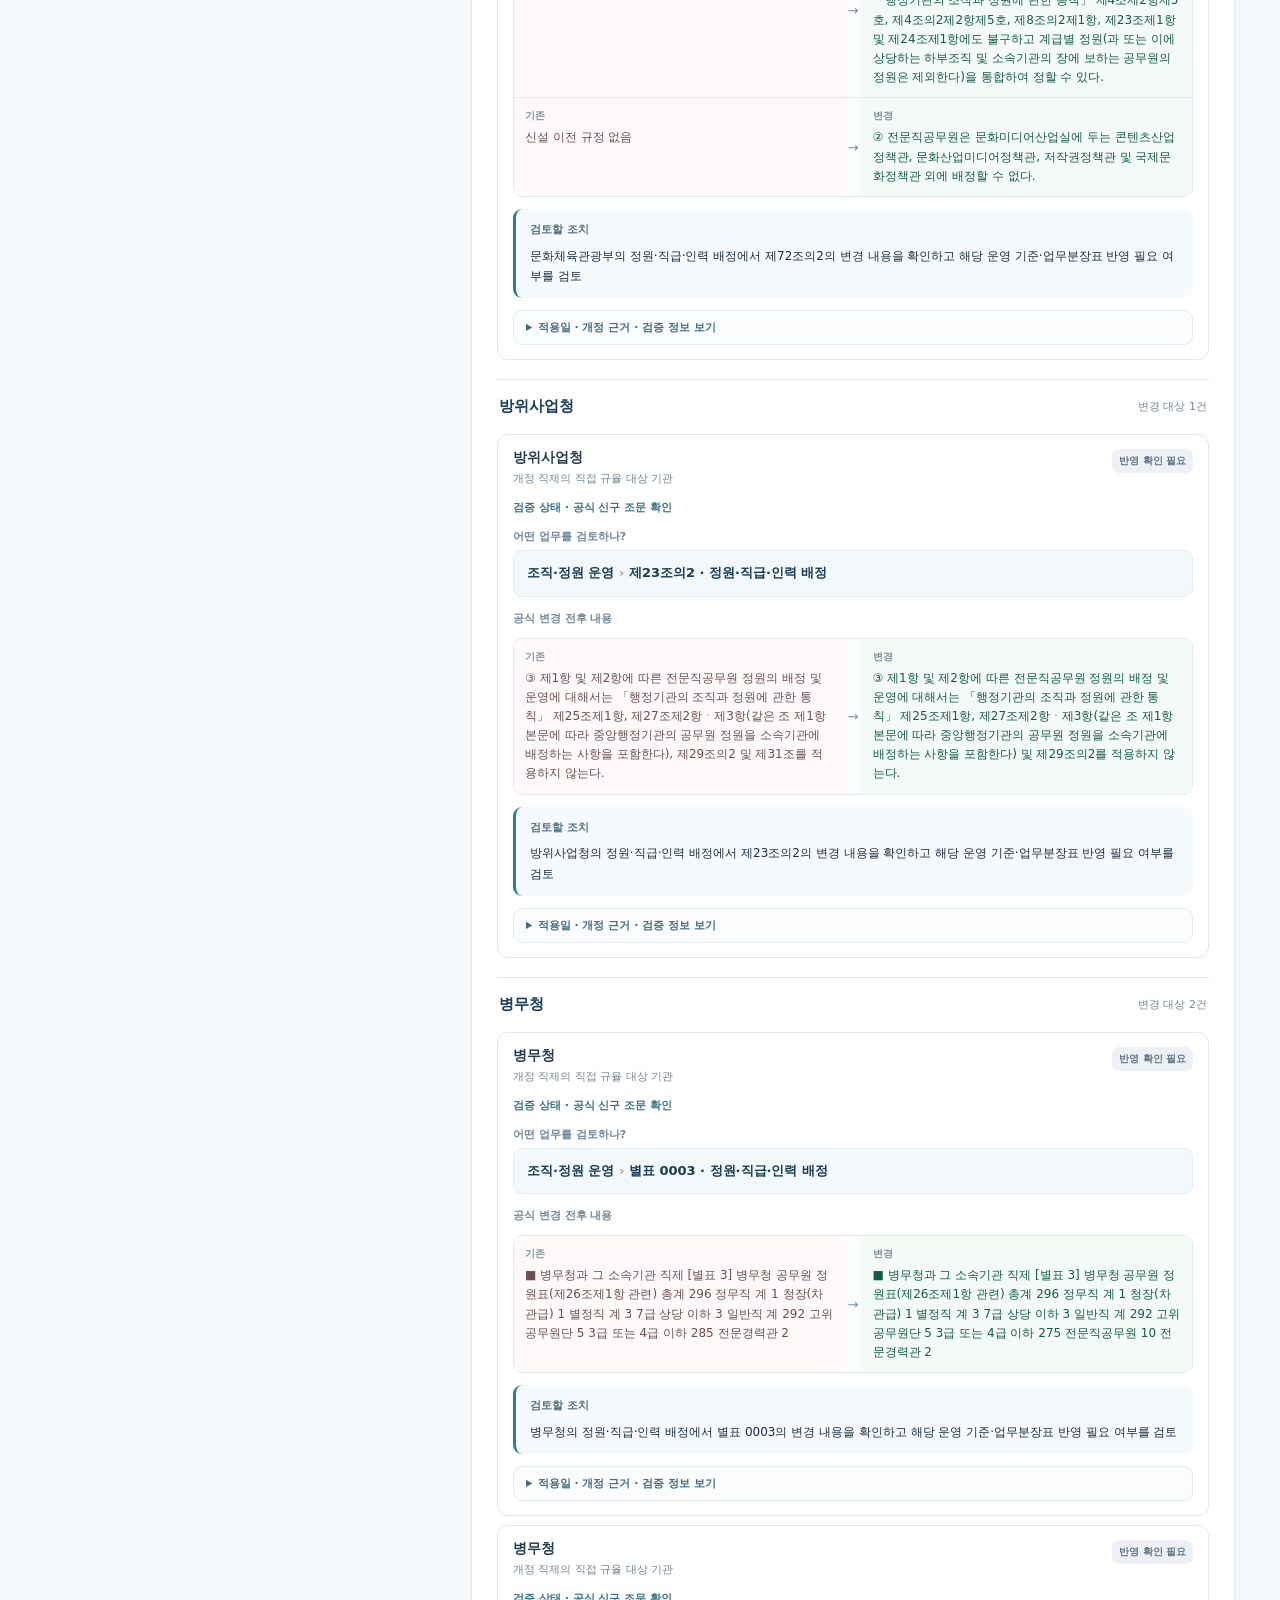
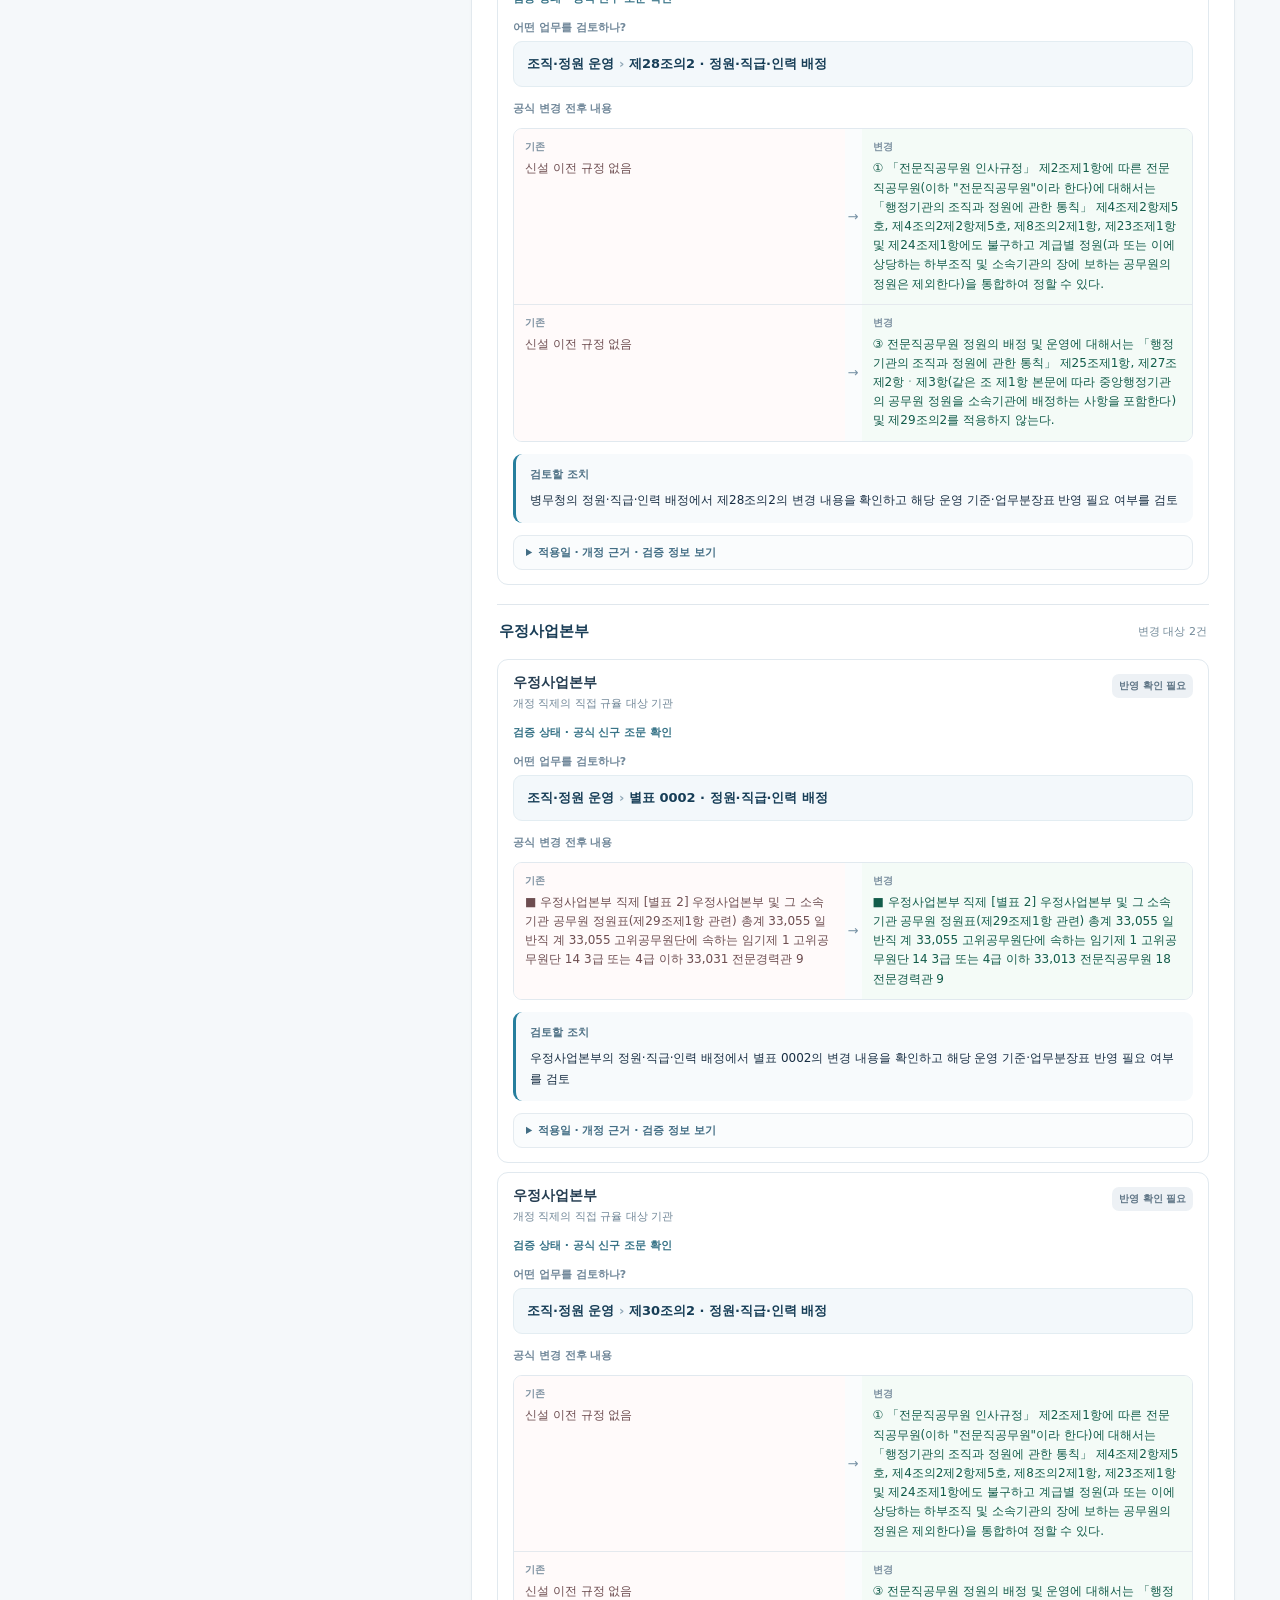
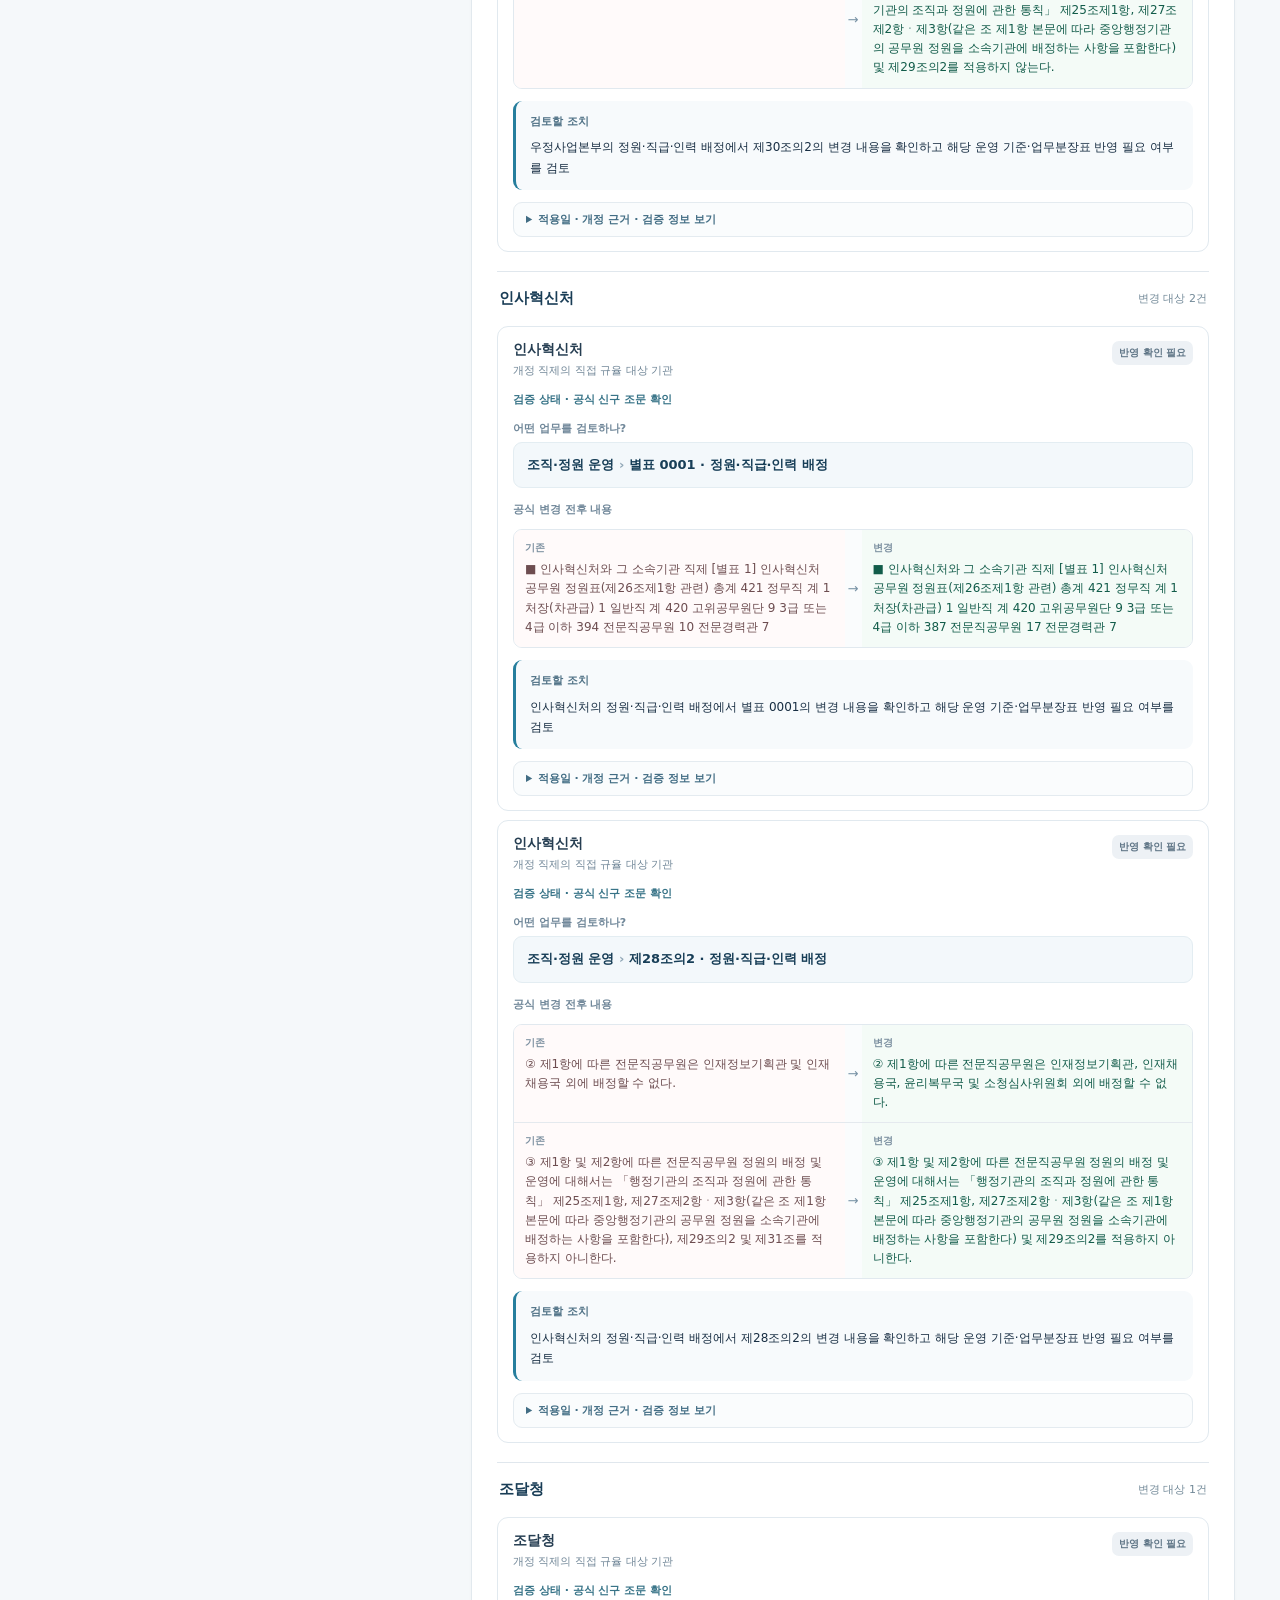
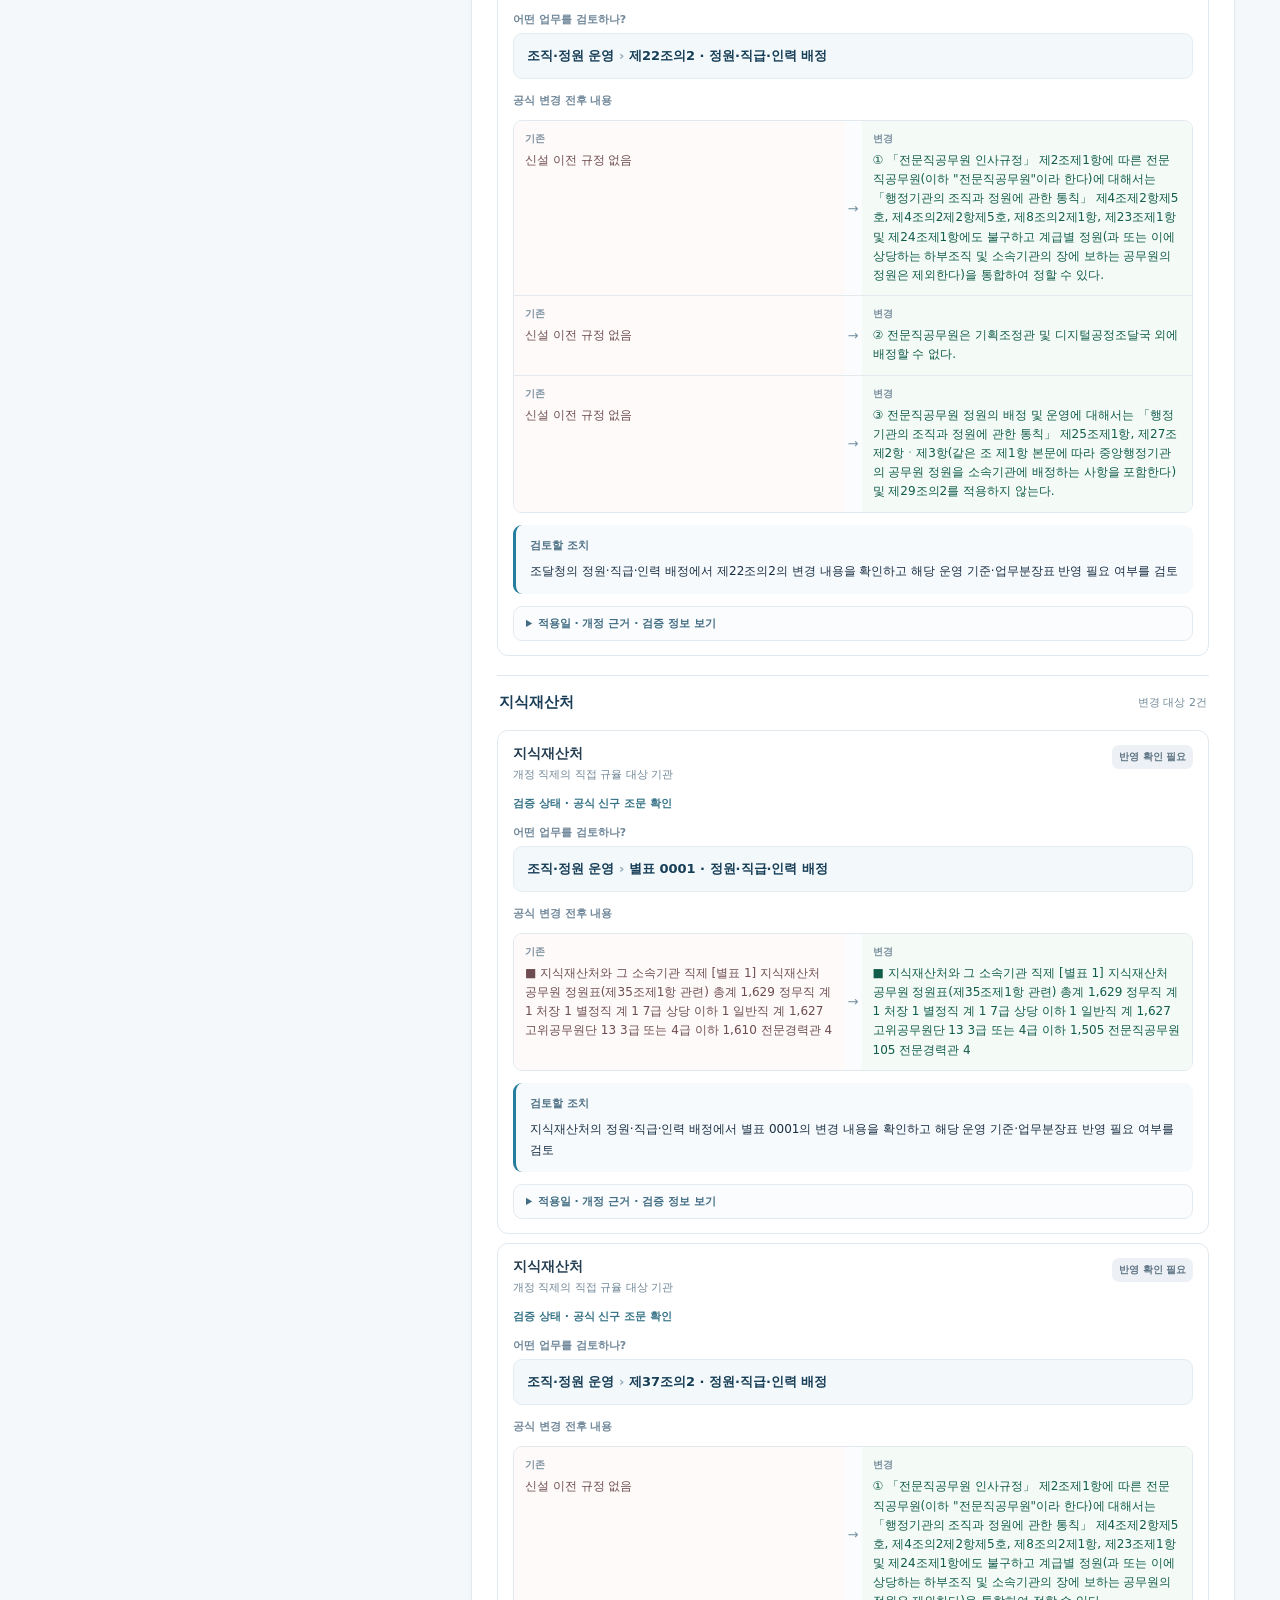
==== commit 3fb87d86: "ui: open the V2-style actionable institution impact view by default; preserve previous and V4 screen" ====
--- a/site/index.html
+++ b/site/index.html
@@ -1,240 +1,14 @@
 <!doctype html>
-<html lang="ko"><head><meta charset="utf-8"><meta name="viewport" content="width=device-width,initial-scale=1">
-<meta name="theme-color" content="#0d263c"><title>정책 도미노 | 신규·개정 정책과 기관별 조치</title>
-<style>
-:root{font-family:"Pretendard Variable","Apple SD Gothic Neo","Noto Sans KR",system-ui,-apple-system,sans-serif;--ink:#182e43;--muted:#718293;--border:#e2e9ee;--blue:#14597b;--pale:#f5f8fa;--panel:#fff;background:var(--pale);color:var(--ink);font-size:14px}*{box-sizing:border-box}
-body{margin:0}button,input,select{font:inherit}button{cursor:pointer}a{color:#17658c;text-decoration:none}a:hover{text-decoration:underline}
-header{background:#102b43;color:#f7fbff;padding:16px max(20px,calc((100vw - 1230px)/2));display:flex;align-items:center;justify-content:space-between;gap:10px}
-.brand{font-weight:850;letter-spacing:-.5px;font-size:20px}.brand em{font-style:normal;color:#8ee1d2}.brandSub{font-size:10px;letter-spacing:.17em;color:#a4c7d2;margin-top:3px}.headright{display:flex;align-items:center;gap:10px}.tinyLink{font-size:12px;color:#c6deea;text-decoration:none;border:1px solid #547080;padding:7px 10px;border-radius:8px}
-main{max-width:1230px;margin:auto;padding:30px 20px 68px}
-.eyebrow{font-size:11px;font-weight:800;letter-spacing:.13em;color:#277899}h1{font-size:29px;letter-spacing:-.9px;margin:9px 0 7px;line-height:1.25}p{margin:0}.lead{color:var(--muted);line-height:1.6;font-size:13px}
-.intro{display:flex;justify-content:space-between;align-items:start;gap:16px;flex-wrap:wrap;margin-bottom:22px}.refresh{background:white;color:#2b5972;border:1px solid #d5e2e9;border-radius:9px;padding:10px 13px;font-size:12px;font-weight:750}
-.system{display:flex;align-items:flex-start;gap:10px;padding:12px 15px;border:1px solid #dde7ed;background:#fff;border-radius:10px;margin:18px 0 20px;color:#526c7c;font-size:12px;line-height:1.65}.system strong{color:#234861}
-.system.error{border-color:#f0d6c7;background:#fff9f4}.system.error strong{color:#9c4e2d}.system .dot{background:#439b7b;border-radius:50%;width:7px;height:7px;flex:none;margin-top:5px}.system.error .dot{background:#d58b59}
-.system a{font-weight:700;white-space:nowrap}.systemInfo{flex:1}.statusSmall{color:#7b8d9c;font-size:11px;margin-top:6px}
-.workflow{display:flex;align-items:center;gap:12px;padding:0 2px 19px;color:#6e8291;font-size:12px}.workflow .primary{font-weight:850;color:#125d7c}.workflow i{width:20px;height:1px;background:#b5c9d4;display:inline-block}
-.layout{display:grid;grid-template-columns:minmax(310px,410px) minmax(0,1fr);gap:16px;align-items:start}
-.panel{border:1px solid var(--border);border-radius:16px;background:var(--panel);min-width:0;box-shadow:0 1px 3px #16324d08}
-.listPanel{overflow:hidden}.listHeader{padding:19px 18px 12px;border-bottom:1px solid #edf1f4}.panelTitle{font-size:18px;font-weight:820;letter-spacing:-.3px}.panelIntro{font-size:12px;color:#7990a0;margin-top:5px;line-height:1.55}
-.filterbar{display:flex;gap:6px;margin-top:16px;flex-wrap:wrap}.chip{padding:7px 11px;border:1px solid #dce6ec;border-radius:99px;background:white;color:#576f81;font-size:12px;font-weight:700}.chip.active{background:#155b7e;color:white;border-color:#155b7e}.search{display:block;width:100%;margin:11px 0 4px;border:1px solid #dce6eb;background:#fff;border-radius:9px;padding:10px 12px;font-size:12px}
-.listCount{font-size:11px;color:#788e9e;margin-top:8px}.list{max-height:75vh;overflow-y:auto}
-.lawItem{border:0;border-bottom:1px solid #ebeff3;padding:18px;background:white;text-align:left;width:100%;display:block;cursor:pointer;position:relative}.lawItem:hover{background:#f6fafc}.lawItem.active{background:#edf6fa;border-left:4px solid #14769a;padding-left:14px}
-.lawTop{display:flex;justify-content:space-between;align-items:center;gap:8px}.lawType{font-size:10px;letter-spacing:-.05px;font-weight:800;color:#256984;background:#e9f3f8;padding:4px 7px;border-radius:6px}.lawType.add{color:#187361;background:#e2f5ef}.lawType.remove{color:#8a5162;background:#f8eef0}.lawDate{font-size:11px;color:#8193a2}
-.lawName{font-weight:760;font-size:14px;line-height:1.55;margin:9px 0 6px;color:#20354b;word-break:keep-all}.lawMeta{font-size:11px;color:#758a99;line-height:1.5}.lawFoot{display:flex;align-items:center;gap:5px;flex-wrap:wrap;margin-top:11px;font-size:11px;color:#326682}.mini{background:#eef3f6;border-radius:6px;padding:4px 7px;font-weight:700;color:#576d7f}
-.empty{padding:35px 18px;text-align:center;color:#667d8d;line-height:1.8;font-size:13px}.empty svg{display:block;margin:0 auto 12px;opacity:.45}
-.detailPanel{min-height:520px}.detailHeader{padding:24px 25px 18px;border-bottom:1px solid #ebeff3}.detailKicker{font-size:11px;color:#256984;font-weight:800;letter-spacing:.09em}.detailTitle{font-size:21px;letter-spacing:-.5px;line-height:1.5;margin:9px 0}.detailMeta{display:flex;align-items:center;gap:8px;flex-wrap:wrap;font-size:12px;color:#6d8293}.separator{color:#b1c1ca}
-.detailBody{padding:23px 25px 26px}.sectionHeading{font-size:15px;font-weight:830;margin:0 0 12px;color:#233c52}.sectionGap{height:24px}
-.dateGroup{display:flex;gap:8px;flex-wrap:wrap}.fact{background:#f4f8fa;border:1px solid #e5edf2;border-radius:9px;padding:11px 12px;min-width:150px;flex:1}.fact small{font-size:11px;color:#768c9b;display:block}.fact strong{font-size:13px;margin-top:5px;display:block}
-.change{border:1px solid #e4eaf0;border-radius:10px;margin-top:10px;overflow:hidden}.changeHead{background:#f7fafc;padding:9px 12px;border-bottom:1px solid #e3e9ef;font-size:12px;font-weight:760;display:flex;justify-content:space-between;gap:8px}.changePair{display:grid;grid-template-columns:1fr 1fr}.changeCol{padding:12px 13px;min-width:0}.changeCol+ .changeCol{border-left:1px solid #e5ebef}.changeCol small{color:#7a8a99;font-size:10px;font-weight:800}.changeCol p{font-size:12px;line-height:1.65;white-space:pre-wrap;overflow-wrap:anywhere;max-height:230px;overflow:auto;margin-top:7px}
-.before{background:#fffafa}.after{background:#f8fffc}.smallNote{color:#708496;font-size:12px;line-height:1.6;margin-top:10px}
-.actionSummary{display:flex;justify-content:space-between;align-items:center;gap:8px;flex-wrap:wrap;margin-bottom:12px}.actionTotal{font-size:12px;color:#5b7586}
-.statusFilters{display:flex;gap:5px;flex-wrap:wrap;margin-bottom:14px}.statusFilter{font-size:11px;font-weight:720;padding:7px 9px;background:white;border:1px solid #dde7eb;color:#557080;border-radius:8px}.statusFilter.active{background:#163e5b;color:white;border-color:#163e5b}
-.action{border:1px solid #e1e9ef;border-radius:11px;margin:9px 0;padding:14px 15px}.actionTop{display:flex;align-items:flex-start;justify-content:space-between;gap:9px}.agency{font-size:14px;font-weight:850;color:#263e52}.role{font-size:11px;color:#708697;margin-top:4px}.status{display:inline-block;border-radius:7px;padding:5px 7px;font-weight:790;font-size:10px;white-space:nowrap;background:#edf1f5;color:#5f7586}.status.done{background:#e4f6ed;color:#11834f}.status.pending{background:#fff0e7;color:#b65729}.status.upcoming{background:#e8f2fb;color:#2a709d}
-.taskTitle{font-size:12px;line-height:1.7;margin-top:12px;font-weight:800}.taskDesc{font-size:12px;color:#516d80;line-height:1.65;margin-top:5px}.evidence{background:#f6f9fb;padding:10px 11px;border-radius:7px;margin-top:10px;font-size:11px;color:#687f8e;line-height:1.6}.evidence b{color:#425b70}
-.copyMeta{margin-top:15px;font-size:11px;color:#72899a;line-height:1.7}.refLink{font-size:12px;font-weight:800;display:inline-flex;gap:6px;align-items:center;margin-top:8px}
-.back{display:none;border:0;padding:6px 0;color:#185c7d;background:transparent;font-size:12px;font-weight:800;margin-bottom:12px}
-aside .empty{padding:38px 22px}
-.foot{color:#8093a2;text-align:center;font-size:11px;padding:19px 5px}
-@media(max-width:850px){main{padding:21px 13px 45px}.layout{display:block}.listPanel{display:block}.detailPanel{display:none;margin-top:12px}.layout.detailOpen .listPanel{display:none}.layout.detailOpen .detailPanel{display:block}.back{display:block}.list{max-height:none}.detailHeader{padding:19px}.detailBody{padding:19px}.detailTitle{font-size:19px}.workflow{font-size:11px}h1{font-size:24px}.system{margin:15px 0}.changePair{grid-template-columns:1fr}.changeCol+.changeCol{border-left:0;border-top:1px solid #e5ebef}.fact{min-width:120px}.lawItem{padding:17px}.lawItem.active{padding-left:13px}}
-
-.impactRoute{font-size:12px;color:#225c77;background:#edf7fa;border:1px solid #d7e9f0;padding:11px 13px;border-radius:9px;line-height:1.7;margin-bottom:14px}
-.locationTitle{margin-top:14px;font-size:11px;color:#71889a;font-weight:780}
-.locationBox{background:#f3f8fb;border:1px solid #e3edf2;border-radius:9px;padding:12px 13px;margin-top:6px;line-height:1.55;font-size:13px;color:#173e57;font-weight:740}
-.actionSummaryText{font-size:12px;font-weight:750;margin:10px 0 0;line-height:1.7;color:#244d67}
-.valueRows{border:1px solid #e1e9ef;border-radius:9px;overflow:hidden;margin:12px 0}
-.valueRow{display:grid;grid-template-columns:minmax(0,1fr) 17px minmax(0,1fr);align-items:stretch}
-.valueRow+.valueRow{border-top:1px solid #e4e9ee}
-.oldValue,.newValue{padding:10px 11px;font-size:12px;min-width:0;overflow-wrap:anywhere;line-height:1.6}
-.oldValue{background:#fffafa;color:#6d4d50}.newValue{background:#f4fbf7;color:#125c4a}
-.valueRow small{display:block;font-size:10px;color:#7c90a0;font-weight:800;margin-bottom:4px}
-.valueArrow{display:flex;align-items:center;justify-content:center;font-size:13px;color:#7892a5;background:#fafcfd}
-.instruction{background:#f7fafc;border-radius:9px;border-left:3px solid #267e9d;padding:12px 14px;font-size:12px;line-height:1.7;margin-top:12px}
-.instruction b{display:block;font-size:11px;color:#507286;margin-bottom:6px}
-.verification{font-size:11px;color:#738a99;line-height:1.65;margin:9px 0 0}
-.legalDetails{margin-top:22px;border-top:1px solid #ebeff3;padding-top:14px}
-.legalDetails summary{font-size:12px;color:#266580;font-weight:750;cursor:pointer;padding:8px 0}
-.legalDetails .change{margin:10px 0}
-@media(max-width:850px){.valueRow{grid-template-columns:minmax(0,1fr) 17px minmax(0,1fr)}}
-
-.impactAgencyGroup{border-top:1px solid #e0e7ed;margin-top:19px;padding-top:14px}
-.groupHeading{display:flex;justify-content:space-between;gap:9px;align-items:center;padding:3px 2px 9px}
-.groupHeading strong{font-size:15px;color:#193d56}
-.groupHeading span{color:#728998;font-size:11px}
-.groupHeading:first-child{margin-top:0}
-.actionStatusNote{display:block;font-size:11px;color:#63839a;line-height:1.5;margin-top:6px}
-
-/* Detail: a brief change overview, visible institution actions, optional law source */
-.changeOverview{margin:17px 0 14px;background:#f0f7fb;border:1px solid #d7e8f1;border-radius:12px;padding:15px}
-.overviewLabel{color:#17688a;font-weight:850;font-size:11px;margin-bottom:7px}
-.overviewText{color:#2d5063;font-size:13px;font-weight:600;line-height:1.7;display:-webkit-box;-webkit-line-clamp:3;-webkit-box-orient:vertical;overflow:hidden}
-.overviewFoot{display:flex;flex-wrap:wrap;gap:7px;margin-top:11px}
-.overviewFoot span{background:#fff;border:1px solid #deeaef;border-radius:7px;color:#526e81;padding:5px 8px;font-size:11px}
-.agencyNav{display:flex;overflow-x:auto;gap:7px;padding:1px 1px 11px;margin-bottom:10px;scrollbar-width:thin}
-.agencyJump{border:1px solid #dae8ee;background:#f6fafc;color:#265976;font-size:11px;font-weight:770;border-radius:8px;padding:8px 10px;flex-shrink:0}
-.agencyJump:hover{background:#e4f1f6}
-.impactAgencyGroup{scroll-margin-top:15px}
-.legalDetails{background:#fbfcfd;border:1px solid #dfe8ee;border-radius:11px;padding:11px 13px;margin-top:20px}
-.legalDetails summary{font-size:13px;font-weight:800}
-.legalReasonFull{font-size:12px;line-height:1.8;background:#fff;color:#4f687d;border-radius:8px;padding:13px;margin:11px 0;white-space:pre-wrap}
-@media(max-width:850px){.changeOverview{padding:13px}.detailBody{padding-top:13px}.agencyNav{margin:0 -2px 12px;padding-bottom:10px}}
-
-.evidenceDrawer{margin-top:12px;border:1px solid #e4ebf0;border-radius:9px;padding:9px 12px;background:#fafcfd}
-.evidenceDrawer summary{cursor:pointer;color:#426d84;font-weight:750;font-size:11px}
-.evidenceDrawer .evidence{margin-top:10px}
-.evidenceDrawer .verification{margin:9px 0 0}
-</style></head>
-<body>
-<header><div><div class="brand">POLICY <em>DOMINO</em></div><div class="brandSub">CHANGE → IMPACT → ACTION</div></div><div class="headright"><a class="tinyLink" href="https://github.com/dodam-heo/policy-domino/actions" target="_blank" rel="noopener">수집 상태</a></div></header>
-<main>
-<div class="intro"><div><div class="eyebrow">법령·정책 변경 자동 분석</div><h1>정책 변화와 기관별 조치</h1><p class="lead">정책이 실제로 무엇을 바꾸는지 먼저 확인하세요. 선택하면 기관별 업무 변경사항과 확인할 근거가 펼쳐집니다.</p></div><button class="refresh" id="reload">↻ 최신 결과 새로고침</button></div>
-<div class="system" id="system"><span class="dot"></span><div class="systemInfo"><strong id="sourceTitle">공식 데이터 상태를 확인하는 중입니다.</strong><div id="sourceDesc"></div><div class="statusSmall" id="lastChecked"></div></div></div>
-<div class="workflow"><span class="primary">① 신규·개정 변경 확인</span><i></i><span>② 변경 내용 비교</span><i></i><span>③ 기관별 조치 전체 확인</span></div>
-<div class="layout" id="layout">
-<section class="panel listPanel" aria-label="최신 정책 변경 목록">
-<div class="listHeader"><div class="panelTitle">업무에 영향을 주는 정책 변경</div><div class="panelIntro">실질적인 변경과 기관별 업무 영향 중심 · 공식 공포일 최신순</div>
-<div class="filterbar"><button class="chip active" data-law="standards">실질 정책 변경</button><button class="chip" data-law="new">신규</button><button class="chip" data-law="amended">개정</button><button class="chip" data-law="abolished">폐지</button><button class="chip" data-law="all">전체 공식자료</button><button class="chip active" data-order="impact">영향 큰 순</button><button class="chip" data-order="recent">최신순</button></div>
-<input class="search" id="q" aria-label="법령·정책 검색" placeholder="법령명·정책명·소관기관 검색"><div class="listCount" id="listCount"></div></div>
-<div class="list" id="lawList"><div class="empty">공식 변경내역을 불러오는 중입니다.</div></div>
-</section>
-<section class="panel detailPanel" id="detailPanel" aria-label="선택한 법령 변경과 기관별 조치">
-<div id="detail"><div class="empty">왼쪽에서 변경된 법령·정책을 선택하면 해당 변경과 연결된 기관별 조치사항을 확인할 수 있어요.</div></div>
-</section></div>
-<div class="foot">정책 도미노 · 공식 변경 근거가 없는 항목이나 확인되지 않은 조치 여부는 임의로 표시하지 않습니다.</div>
-</main>
-<script src="./impact_adapter.js"></script>
-<script>
-const $=id=>document.getElementById(id);
-const esc=x=>String(x??"").replace(/[&<>"']/g,c=>({"&":"&amp;","<":"&lt;",">":"&gt;",'"':"&quot;","'":"&#39;"}[c]));
-function validUrl(raw){try{const u=new URL(raw);return ["https:","http:"].includes(u.protocol)?esc(u.href):"#"}catch(e){return "#"}}
-function fmtDate(s){if(!s)return "미확인";if(/^\d{4}-\d{2}-\d{2}$/.test(s))return s.replaceAll("-",". ");let d=new Date(s);return Number.isNaN(d.getTime())?esc(s):new Intl.DateTimeFormat("ko-KR",{timeZone:"Asia/Seoul",year:"numeric",month:"2-digit",day:"2-digit"}).format(d)}
-function typeOf(e){let s=e.revision||e.change_type||e.type||"";return /폐지/.test(s)&&!/제정/.test(s)?"abolished":/제정|신설/.test(s)&&!/개정/.test(s)?"new":"amended"}
-function typeLabel(e){let k=typeOf(e);return k==="new"?"신규":k==="abolished"?"폐지":"개정"}
-function typeClass(e){return typeOf(e)==="new"?"add":typeOf(e)==="abolished"?"remove":""}
-let sortMode="impact";
-function sorted(events){return [...events].sort((a,b)=>sortMode==="impact" ?
-  (Number(b.impact_priority||0)-Number(a.impact_priority||0)) ||
-  (b.promulgated_at||b.change_date||"").localeCompare(a.promulgated_at||a.change_date||"") :
-  (b.promulgated_at||b.change_date||"").localeCompare(a.promulgated_at||a.change_date||""))}
-function matchingActions(event){return (DATA.actions||[]).filter(a=>a.event_id===event.event_id||(a.upstream_event_ids||[]).includes(event.event_id))}
-let DATA={events:[],actions:[],health:{}},selectedId=null,filter="standards",actionFilter="all";
-function filteredEvents(){const q=$("q").value.trim().toLowerCase();return sorted(DATA.events||[]).filter(e=>(filter==="all"||(filter==="standards"?Boolean(e.policy_profile):typeOf(e)===filter))&&(!q||[e.title,e.ministry,e.law_type,e.revision].some(v=>String(v||"").toLowerCase().includes(q))))}
-function getEvent(){return (DATA.events||[]).find(e=>e.event_id===selectedId)||null}
-function showEmpty(title,body){return '<div class="empty"><svg width="35" height="35" viewBox="0 0 24 24" fill="none" stroke="currentColor" stroke-width="1.4" aria-hidden="true"><path d="M3 4h18v16H3z"/><path d="M7 8h10M7 12h10M7 16h6"/></svg><b>'+esc(title)+'</b><p style="margin-top:8px">'+esc(body)+'</p></div>'}
-function eventRow(e){
-const num=matchingActions(e).length,hasDiff=e.article_differences?.length||0,chosen=selectedId===e.event_id;
-return '<button type="button" class="lawItem'+(chosen?' active':'')+'" data-event="'+esc(e.event_id)+'" aria-selected="'+chosen+'"><div class="lawTop"><span class="lawType '+typeClass(e)+'">'+typeLabel(e)+'</span><span class="lawDate">공포·확정 '+fmtDate(e.promulgated_at||e.change_date)+'</span></div><div class="lawName">'+esc(e.title||"이름 미확인")+'</div><div class="lawMeta">'+esc(e.ministry||"소관기관 미확인")+' · '+esc(e.law_type||"정책·법령")+'</div><div class="lawFoot">'+(num?'<span class="mini">근거 확인 기관 조치 '+num+'건</span>':typeOf(e)==="abolished"?'<span class="mini">규정 폐지 확인 · 후속 의무 미확정</span>':'<span class="mini">기관별 조치 근거 확인 중</span>')+'<span>'+(hasDiff?'변경 조문 '+hasDiff+'개 · ':'')+'변경내용 확인 ›</span></div></button>'
-}
-function displayList(){
-const events=filteredEvents();
-$("listCount").textContent=(DATA.events||[]).length+"개 공식 변경 사건 중 "+events.length+"개 표시";
-$("lawList").innerHTML=events.length?events.map(eventRow).join(""):showEmpty(DATA.health?.source_status==="수집 실패"?"공식 변경내역을 가져오지 못했습니다.":"표시할 확정 변경내역이 없습니다.",DATA.health?.source_status==="수집 실패"?"원천 연결 상태를 확인해 주세요. 변경이 없다는 뜻은 아닙니다.":"검색 조건을 변경하거나 공식 수집 상태를 확인하세요.");
-$("lawList").querySelectorAll("[data-event]").forEach(b=>b.onclick=()=>choose(b.dataset.event));
-}
-function badgeStatus(s){let cls=s==="조치 확인"?"done":s==="미조치 확인"||s==="집행기관 추가 조사"||s==="업무 반영 검토 필요"?"pending":s==="시행 예정"?"upcoming":"";return '<span class="status '+cls+'">'+esc(s||"반영 확인 필요")+'</span>'}
-function agencyNavigator(items){
- const counts=new Map();
- for(const item of items){const name=item.agency||"기관 확인 필요";counts.set(name,(counts.get(name)||0)+1)}
- if(!counts.size)return "";
- return '<nav class="agencyNav" aria-label="기관별 바로가기">'+[...counts].sort((a,b)=>a[0].localeCompare(b[0],"ko")).map(([name,n])=>'<button class="agencyJump" type="button" data-jump="'+esc(name)+'">'+esc(name)+' · '+n+'</button>').join("")+'</nav>';
-}
-function overviewText(e,all){
- const reason=String(e.amendment_reason||"").replace(/\s+/g," ").trim();
- if(e.change_summary && !reason)return String(e.change_summary).slice(0,220);
- if(reason)return reason.slice(0,165)+(reason.length>165?"…":"");
- const example=all.map(a=>a.source_change||a.what_to_change).find(Boolean);
- return example?String(example).slice(0,165):"공식 변경의 상세 내용은 확인 중입니다. 근거가 없는 내용을 생성하지 않습니다.";
-}
-function groupedActions(items){
-if(!items.length)return "";
-const ordered=items.slice().sort((a,b)=>(a.agency||"").localeCompare(b.agency||"","ko")||(a.work||"").localeCompare(b.work||"","ko")||(a.article||"").localeCompare(b.article||"","ko"));
-const byAgency=new Map();
-for(const item of ordered){let agency=item.agency||"기관 확인 필요";if(!byAgency.has(agency))byAgency.set(agency,[]);byAgency.get(agency).push(item)}
-return [...byAgency].map(([agency,list])=>'<section class="impactAgencyGroup" data-agency="'+esc(agency)+'"><div class="groupHeading"><strong>'+esc(agency)+'</strong><span>변경 대상 '+list.length+'건</span></div>'+list.map(actionCard).join("")+'</section>').join("");
-}
-function actionCard(a){
-const changes=(a.changes||[]);
-const unit=n=>a.change_units && /^\d[\d,]*$/.test(String(n||""))?a.change_units:"";
-const verifiedScope=a.change_label?'<div class="actionSummaryText"><b>변경 항목:</b> '+esc(a.change_label)+'</div>':'';
-const comparison=changes.length?verifiedScope+'<div class="valueRows">'+changes.map(p=>'<div class="valueRow"><div class="oldValue"><small>기존</small>'+esc(p.before||"미확인")+esc(unit(p.before))+'</div><div class="valueArrow">→</div><div class="newValue"><small>변경</small>'+esc(p.after||"미확인")+esc(unit(p.after))+'</div></div>').join('')+'</div>'+(a.change_units?'<div class="actionSummaryText">'+esc(a.what_to_change)+'</div>':''):'<div class="actionSummaryText">'+esc(a.what_to_change||a.source_change||"공식 개정문에서 변경된 항목")+'</div>';
-const added=(a.new_items||[]).length?'<p class="taskDesc"><b>새로 추가할 항목:</b> '+esc(a.new_items.slice(0,6).join(" · "))+'</p>':'';
-const name=esc(a.agency||"적용 기관 미확인");
-const task=esc(a.target_location||a.service||"구체적인 업무·서비스 위치 확인 필요");
-const func=esc(a.work||a.category||"업무 조치");
-return '<article class="action"><div class="actionTop"><div><div class="agency">'+name+'</div><div class="role">'+esc(a.agency_role||"이 변경을 적용하는 기관")+'</div></div>'+badgeStatus(a.status)+'</div>'+
-'<div class="locationTitle">어디를 바꾸나?</div><div class="locationBox">'+func+' <span style="color:#90a7b6">›</span> '+task+'</div>'+
-'<div class="locationTitle">무엇이 달라지나?</div>'+comparison+added+
-'<div class="instruction"><b>필요한 조치</b>'+esc(a.required_change||"실제 업무에 반영해야 할 변경사항 확인 필요")+'</div>'+
-'<details class="evidenceDrawer"><summary>적용일 · 개정 근거 · 검증 정보 보기</summary>'+
-'<div class="evidence"><b>해당 기관의 개정 근거:</b> '+esc(a.law_title||"")+' · '+esc(a.article||"")+
-'<br><b>적용 시점:</b> '+esc(a.effective_date||"시행일 추가 확인")+
-'<br><b>도미노 연결:</b> '+esc(a.impact_link_basis||"직접 변경")+
-' · <a target="_blank" rel="noopener" href="'+validUrl(a.basis)+'">공식 개정문 보기 ↗</a>'+
-'<br><b>조치 확인:</b> '+esc(a.status_evidence||"공개 근거 미확인 · 완료/미조치 확정 불가")+'</div>'+
-'<p class="verification">'+esc(a.verification_note||a.note||"구체적인 업무시스템·서비스 명칭과 실제 적용 상태는 별도 확인 필요")+'</p></details></article>';
-}
-function differences(e){
-const ds=e.article_differences||[];
-if(!ds.length)return '<p class="smallNote">공식 공포 정보는 확인됐지만 종전·변경 조문의 실제 비교가 아직 완료되지 않았습니다. 변경 전후 내용을 추측해 채우지 않습니다.</p>';
-return ds.map(d=>'<div class="change"><div class="changeHead"><span>'+esc(d.article||"변경 조문")+' '+esc(d.title||"")+'</span><span>'+esc(d.type||"변경")+'</span></div><div class="changePair"><div class="changeCol before"><small>종전 내용</small><p>'+esc(d.before||(d.type==="신설"?"신설 이전 규정 없음":"종전 조문 전문 별도 대조 필요"))+'</p></div><div class="changeCol after"><small>'+(d.directive?"공식 개정 지시문":"변경 후 조문")+'</small><p>'+esc(d.directive||d.after||"변경 내용 확인 필요")+'</p></div></div></div>').join("")
-}
-function detailHTML(e){
- const all=matchingActions(e),current=all.filter(a=>actionFilter==="all"||a.status===actionFilter);
- const countDone=all.filter(a=>a.status==="조치 확인").length;
- const countNot=all.filter(a=>a.status==="미조치 확인").length;
- const institutions=new Set(all.map(a=>a.agency).filter(Boolean)).size;
- const dependent=(e.policy_links||[]).length+(e.downstream_changes||[]).length;
- const header='<div class="detailHeader"><button type="button" class="back" id="back">← 신규·개정 목록으로</button><div class="detailKicker">'+typeLabel(e)+' · '+esc(e.law_type||"법령·제도")+'</div><h2 class="detailTitle">'+esc(e.title||"변경 사건")+'</h2><div class="detailMeta"><span>'+esc(e.ministry||"소관기관 확인 필요")+'</span><span class="separator">·</span><span>공포·확정 '+fmtDate(e.promulgated_at||e.change_date)+'</span></div></div>';
- const overview='<section class="changeOverview"><div class="overviewLabel">이번 개정, 한눈에 보기</div><div class="overviewText">'+esc(overviewText(e,all))+'</div><div class="overviewFoot"><span>검토 대상 기관 '+institutions+'곳</span><span>조치 검토 '+all.length+'건</span>'+(dependent?'<span>연결된 하위규정 '+dependent+'건</span>':'')+'</div></section>';
- const facts='<div class="dateGroup"><div class="fact"><small>시행일</small><strong>'+fmtDate(e.effective_date)+'</strong></div><div class="fact"><small>공식 제·개정</small><strong>'+esc(e.revision||e.change_type||"변경")+'</strong></div></div>';
- const states=[...new Set(all.map(a=>a.status).filter(Boolean))];
- const filters='<div class="statusFilters"><button class="statusFilter '+(actionFilter==="all"?"active":"")+'" data-status="all">전체 '+all.length+'</button>'+states.map(s=>'<button class="statusFilter '+(actionFilter===s?"active":"")+'" data-status="'+esc(s)+'">'+esc(s)+' '+all.filter(a=>a.status===s).length+'</button>').join("")+'</div>';
- const impact='<section><div class="actionSummary"><h3 class="sectionHeading" style="margin:0">기관별 변경 검토사항</h3><div class="actionTotal">검토 항목 '+all.length+'건 · 확인된 집행기관과 추가 조사 기관 구분</div></div><p class="smallNote" style="margin:0 0 12px">변경된 기준이 영향을 미치는 업무를 확인합니다. 소관기관과 집행기관은 구분하고, 실제 조치 여부는 확정하지 않습니다.</p>'+filters+agencyNavigator(current)+(current.length?groupedActions(current):showEmpty(all.length?"해당 상태의 항목은 없습니다.":typeOf(e)==="abolished"?"공식 폐지 사실을 확인했습니다.":"기관별 조치의 직접 근거가 아직 없습니다.",all.length?"다른 상태를 선택하세요.":typeOf(e)==="abolished"?"이전 규정에 등장하는 기관을 새로운 조치 대상으로 표시하지 않습니다. 대체 규정은 공식 근거를 추가 확인해야 합니다.":"소관기관이나 키워드 일치만으로 변경 의무를 만들어내지 않습니다."))+'</section>';
- const links=e.policy_links||[];
- const connected=links.length?'<section class="impactAgencyGroup"><h3 class="sectionHeading">변경된 기준과 연관된 다른 제도</h3>'+
-   '<p class="smallNote">공식 규정 본문에서 확인한 기준 사용과 공통 법적 근거의 추가 조사 대상을 구분합니다. 실제 조치 완료나 직접적인 개정 원인을 단정하지 않습니다.</p>'+
-   links.map(l=>'<article class="action"><div class="actionTop"><div class="agency">'+esc(l.target_title)+'</div>'+badgeStatus(l.verified_reference?"공식 기준 사용 문구 확인":"연관성 추가 조사")+'</div>'+
-    '<div class="taskDesc">'+esc(l.target_ministry||"관련 기관 확인 필요")+' · '+esc(l.relation)+'</div>'+
-    '<div class="evidence">'+esc(l.excerpt||l.evidence||"근거 문맥 추가 확인")+'</div>'+
-    '<div class="copyMeta"><button class="agencyJump" type="button" data-related-event="'+esc(l.target_id)+'">연관된 변경 기준 자세히 보기 ›</button></div></article>').join("")+'</section>':'';
- const annualWarning=String(e.comparison_status||"").includes("수치표 미검증")?
-    '<p class="smallNote">서로 다른 연도 고시의 교체는 확인했지만, 표·첨부파일의 구체적인 금액 변화는 아직 검증되지 않았습니다.</p>':'';
- const legal='<details class="legalDetails"><summary>개정 이유·상세 조문·공식 근거 펼쳐 보기</summary>'+(e.amendment_reason?'<div class="legalReasonFull"><b>공식 개정 이유 및 주요내용</b><p style="margin-top:8px">'+esc(e.amendment_reason)+'</p></div>':'')+differences(e)+'<a class="refLink" href="'+validUrl(e.amendment_url||e.url)+'" target="_blank" rel="noopener">공식 원문 열기 ↗</a></details>';
- return header+'<div class="detailBody">'+overview+facts+annualWarning+'<div class="sectionGap"></div>'+impact+connected+legal+'<div class="copyMeta">실제 적용 여부와 구체적 업무시스템명은 확인 근거가 있을 때만 확정합니다. 내부자료에 접근하지 않습니다.</div></div>';
-}
-function renderDetail(){
-const e=getEvent();
-$("detail").innerHTML=e?detailHTML(e):showEmpty("변경 사건을 선택해 주세요.","법령·정책 변경을 선택하면 기관별로 무엇을 바꿔야 하는지 한 번에 보여줍니다.");
-const back=$("back");if(back)back.onclick=()=>{$("layout").classList.remove("detailOpen");history.replaceState(null,"",location.pathname+location.search)};
-$("detail").querySelectorAll("[data-status]").forEach(b=>b.onclick=()=>{actionFilter=b.dataset.status;renderDetail()});
-$("detail").querySelectorAll("[data-jump]").forEach(b=>b.onclick=()=>{const target=[...$("detail").querySelectorAll("[data-agency]")].find(x=>x.dataset.agency===b.dataset.jump);if(target)target.scrollIntoView({behavior:"smooth",block:"start"})});
-$("detail").querySelectorAll("[data-related-event]").forEach(b=>b.onclick=()=>choose(b.dataset.relatedEvent));
-}
-function choose(id){
-selectedId=id;actionFilter="all";$("layout").classList.add("detailOpen");displayList();renderDetail();
-try{history.replaceState(null,"","#change="+encodeURIComponent(id))}catch(e){}
-if(window.innerWidth<=850)window.scrollTo({top:0,behavior:"smooth"});
-}
-function render(){
-displayList();renderDetail();
-}
-async function load(){
-try{
-let response=await fetch("./data.json?v="+Date.now(),{cache:"no-store"});if(!response.ok)throw Error("HTTP "+response.status);
-let d=await response.json();DATA=normalizePolicyData(d);const h=DATA.health||{},partial=h.source_status==="부분 수집"||h.source_status==="메타데이터만 연결",amendment=h.source_status==="공식 공포·개정문 연결",bad=h.source_status==="수집 실패";
-$("system").classList.toggle("error",bad);
-$("sourceTitle").textContent=bad?"공식 변경 데이터 수집 실패":amendment?"공식 법령 개정문과 변경 조치 분석 중":partial?"공식 신규·개정 내역 "+(d.events||[]).length+"건 확인":"공식 변경 데이터 수집 결과";
-$("sourceDesc").innerHTML=bad?esc(h.error||"법령 변경사항을 확인할 수 없어 목록이 비어 있습니다.")+' · <a href="https://github.com/dodam-heo/policy-domino/actions" target="_blank" rel="noopener">실행 상태 확인</a>':amendment?"공포법령 "+(d.events||[]).length+"건 · 공식 제·개정문 "+(h.amendments_verified_total??h.amendments_read??0)+"건 분석 · 기관별 변경 검토 "+(d.actions||[]).length+"건. 신구 전체 조문 및 실제 조치 여부는 별도 확인 필요.":partial?"공식 자료 일부를 수집했습니다. 상세 분석 대기 "+(h.pending_details||0)+"건 · 중요한 변경을 우선 분석 중입니다. 전체 수집 완료로 표시하지 않습니다.":"공식 제·개정 기록 "+(d.events||[]).length+"건 확인 · 신구조문 비교 "+(h.compared||0)+"건";
-$("lastChecked").textContent="최종 확인 "+(d.generated_at?new Date(d.generated_at).toLocaleString("ko-KR",{timeZone:"Asia/Seoul"}):"미확인");
-const fragment=decodeURIComponent((location.hash||"").replace(/^#change=/,""));
-if(fragment&&(d.events||[]).some(e=>e.event_id===fragment))selectedId=fragment;
-if(selectedId&&!(d.events||[]).some(e=>e.event_id===selectedId))selectedId=null;
-if(window.innerWidth>850&&!selectedId&&(d.events||[]).length)selectedId=(filteredEvents()[0]||sorted(DATA.events)[0]).event_id;
-render();
-}catch(e){DATA={events:[],actions:[],health:{source_status:"수집 실패"}};$("system").classList.add("error");$("sourceTitle").textContent="새 시스템 데이터를 불러오지 못했습니다.";$("sourceDesc").textContent=e.message;render();}
-}
-document.querySelectorAll("[data-law]").forEach(b=>b.onclick=()=>{document.querySelectorAll("[data-law]").forEach(x=>x.classList.remove("active"));b.classList.add("active");filter=b.dataset.law;displayList()});
-document.querySelectorAll("[data-order]").forEach(b=>b.onclick=()=>{sortMode=b.dataset.order;document.querySelectorAll("[data-order]").forEach(x=>x.classList.toggle("active",x===b));displayList();});
-$("q").oninput=displayList;$("reload").onclick=load;
-window.addEventListener("popstate",()=>{if(!location.hash){$("layout").classList.remove("detailOpen")}});
-load();
-</script></body></html>+<html lang="ko"><head><meta charset="utf-8">
+<meta name="viewport" content="width=device-width, initial-scale=1">
+<meta http-equiv="refresh" content="0;url=./classic/">
+<link rel="canonical" href="./classic/">
+<title>정책도미노 | 실제 정책 변화와 기관별 조치</title>
+<style>body{font:16px/1.7 system-ui,-apple-system,"Apple SD Gothic Neo",sans-serif;background:#f5f8fa;color:#19384d;max-width:640px;margin:60px auto;padding:0 20px}a{color:#165a78;font-weight:750}</style>
+</head><body>
+<h1>정책도미노</h1>
+<p>공식 정책 변화에서 기관별 검토 업무까지 확인하는 새 화면으로 연결합니다.</p>
+<p><a href="./classic/">정책도미노 · 기관별 업무 영향 열기</a></p>
+<p><small>이전 화면은 <a href="./previous.html">여기</a>, 공식자료 대조 화면은 <a href="./v4/">여기</a>에서 볼 수 있습니다.</small></p>
+<script>location.replace("./classic/"+location.search+location.hash);</script>
+</body></html>
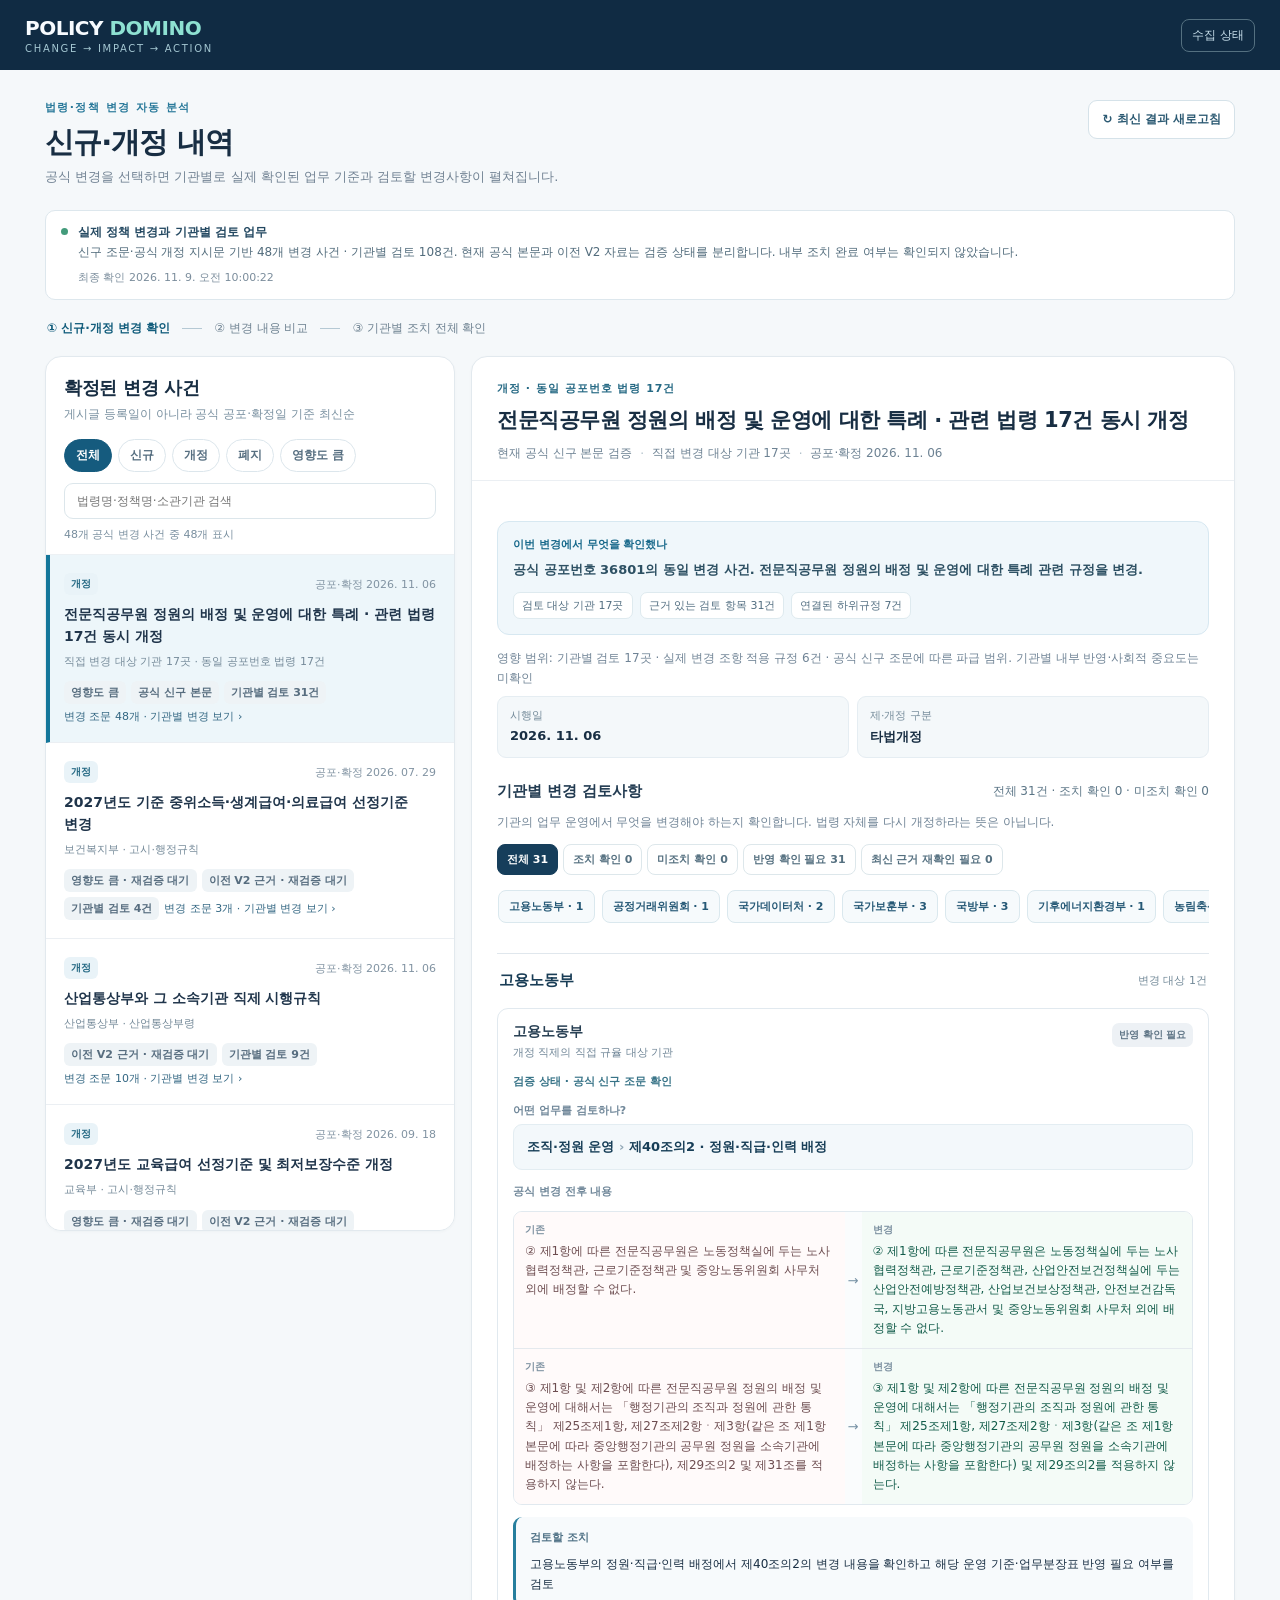
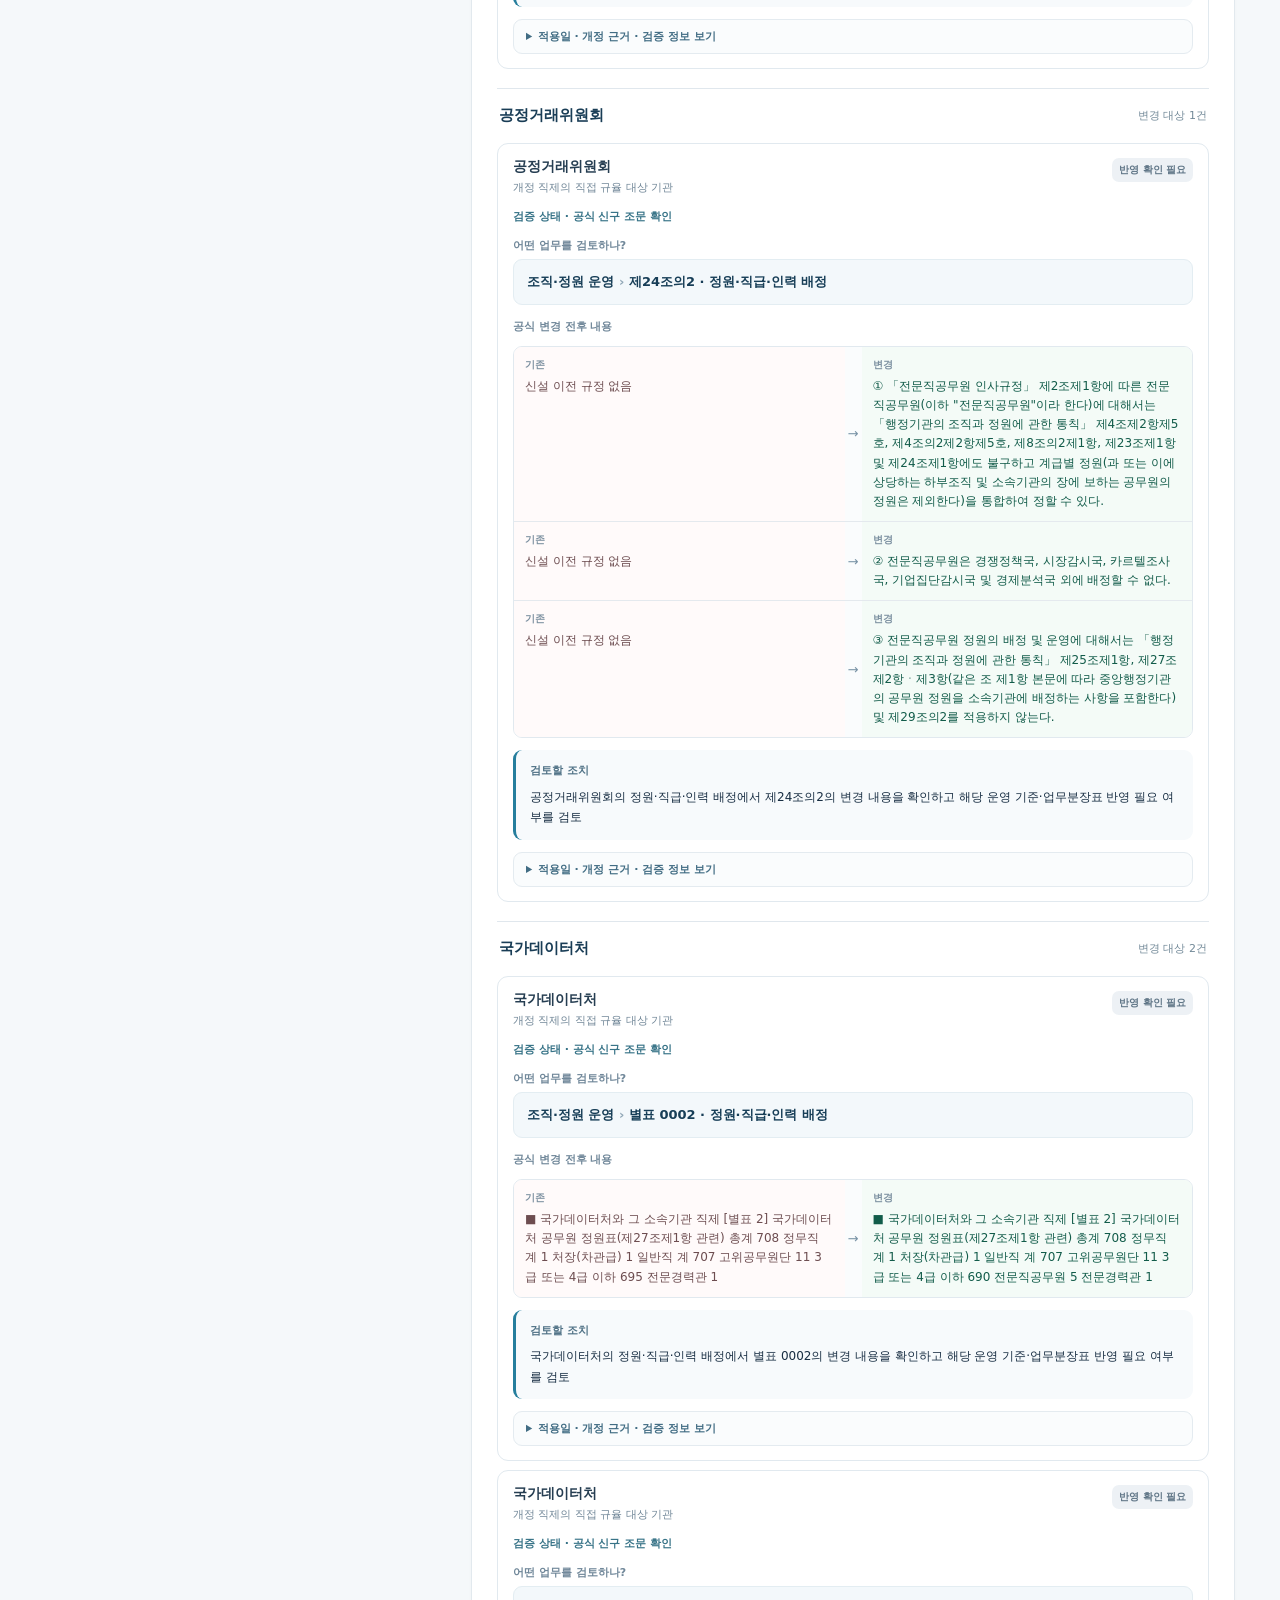
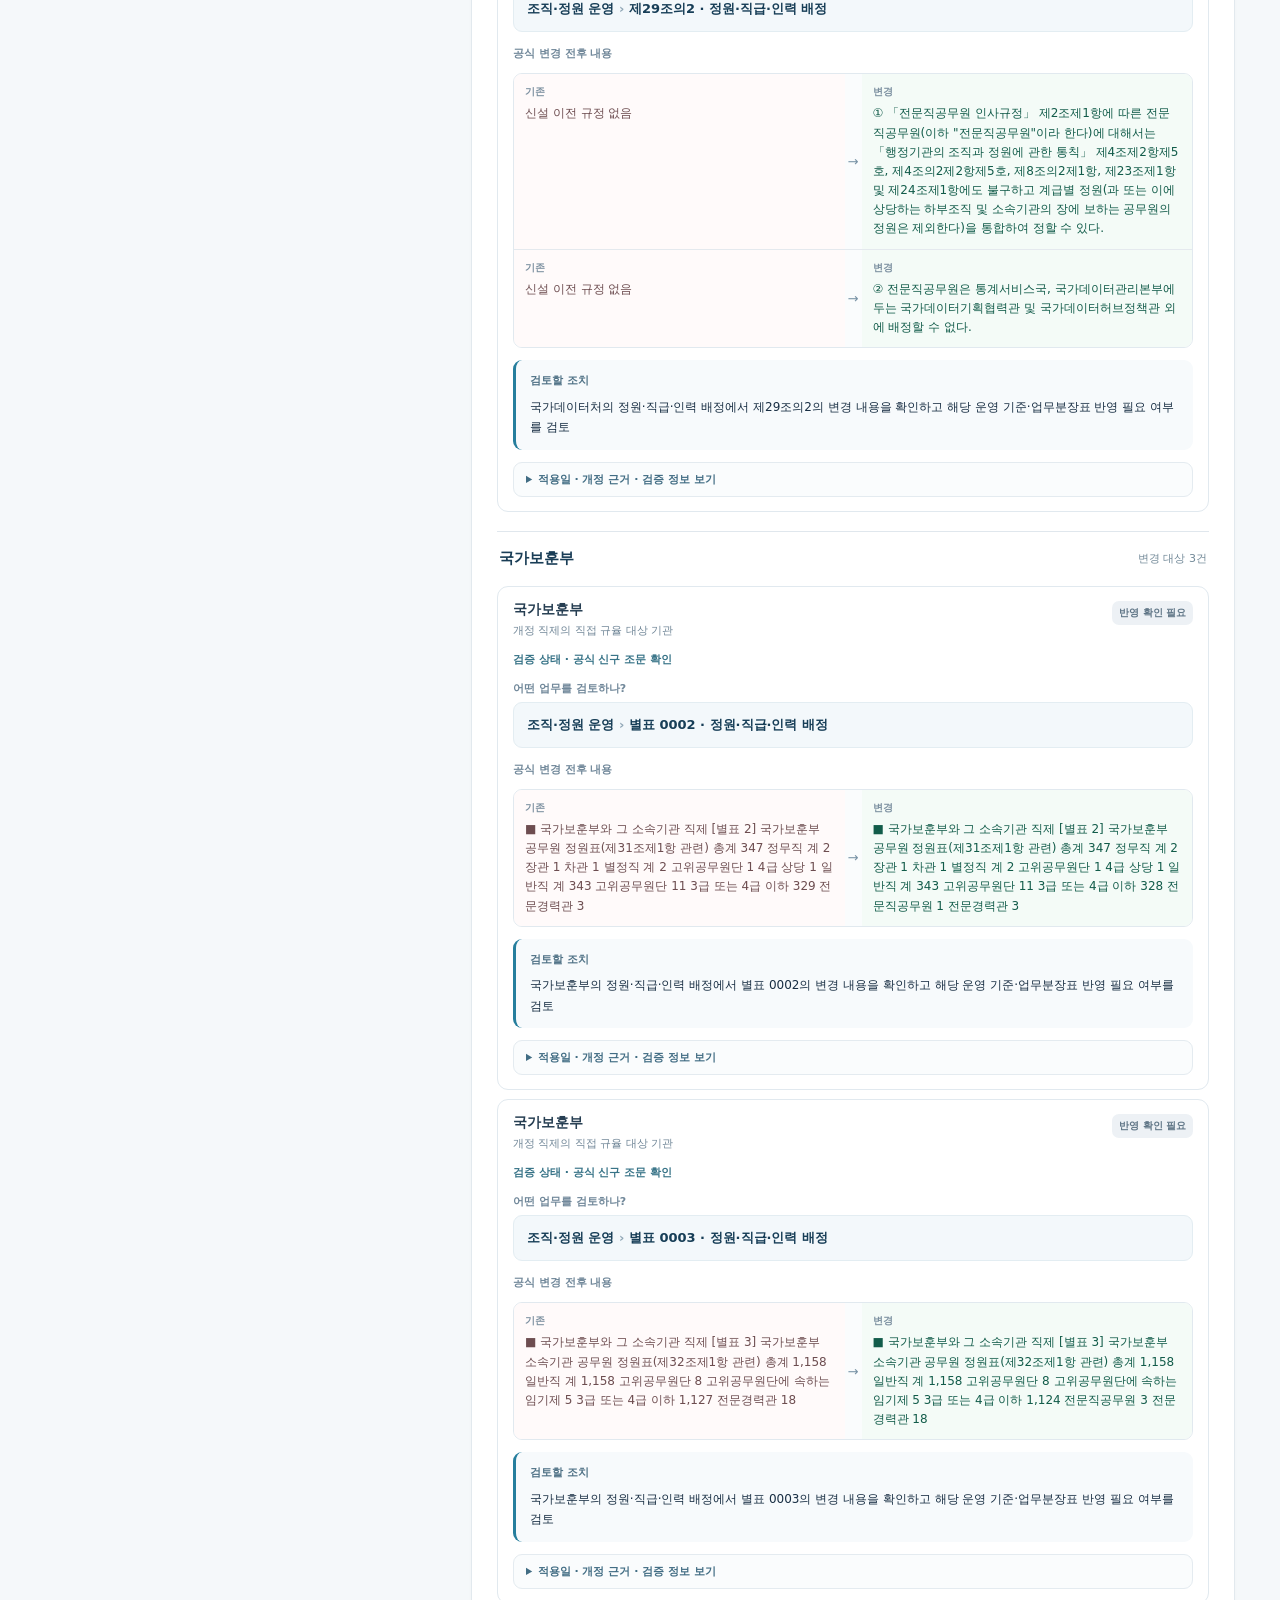
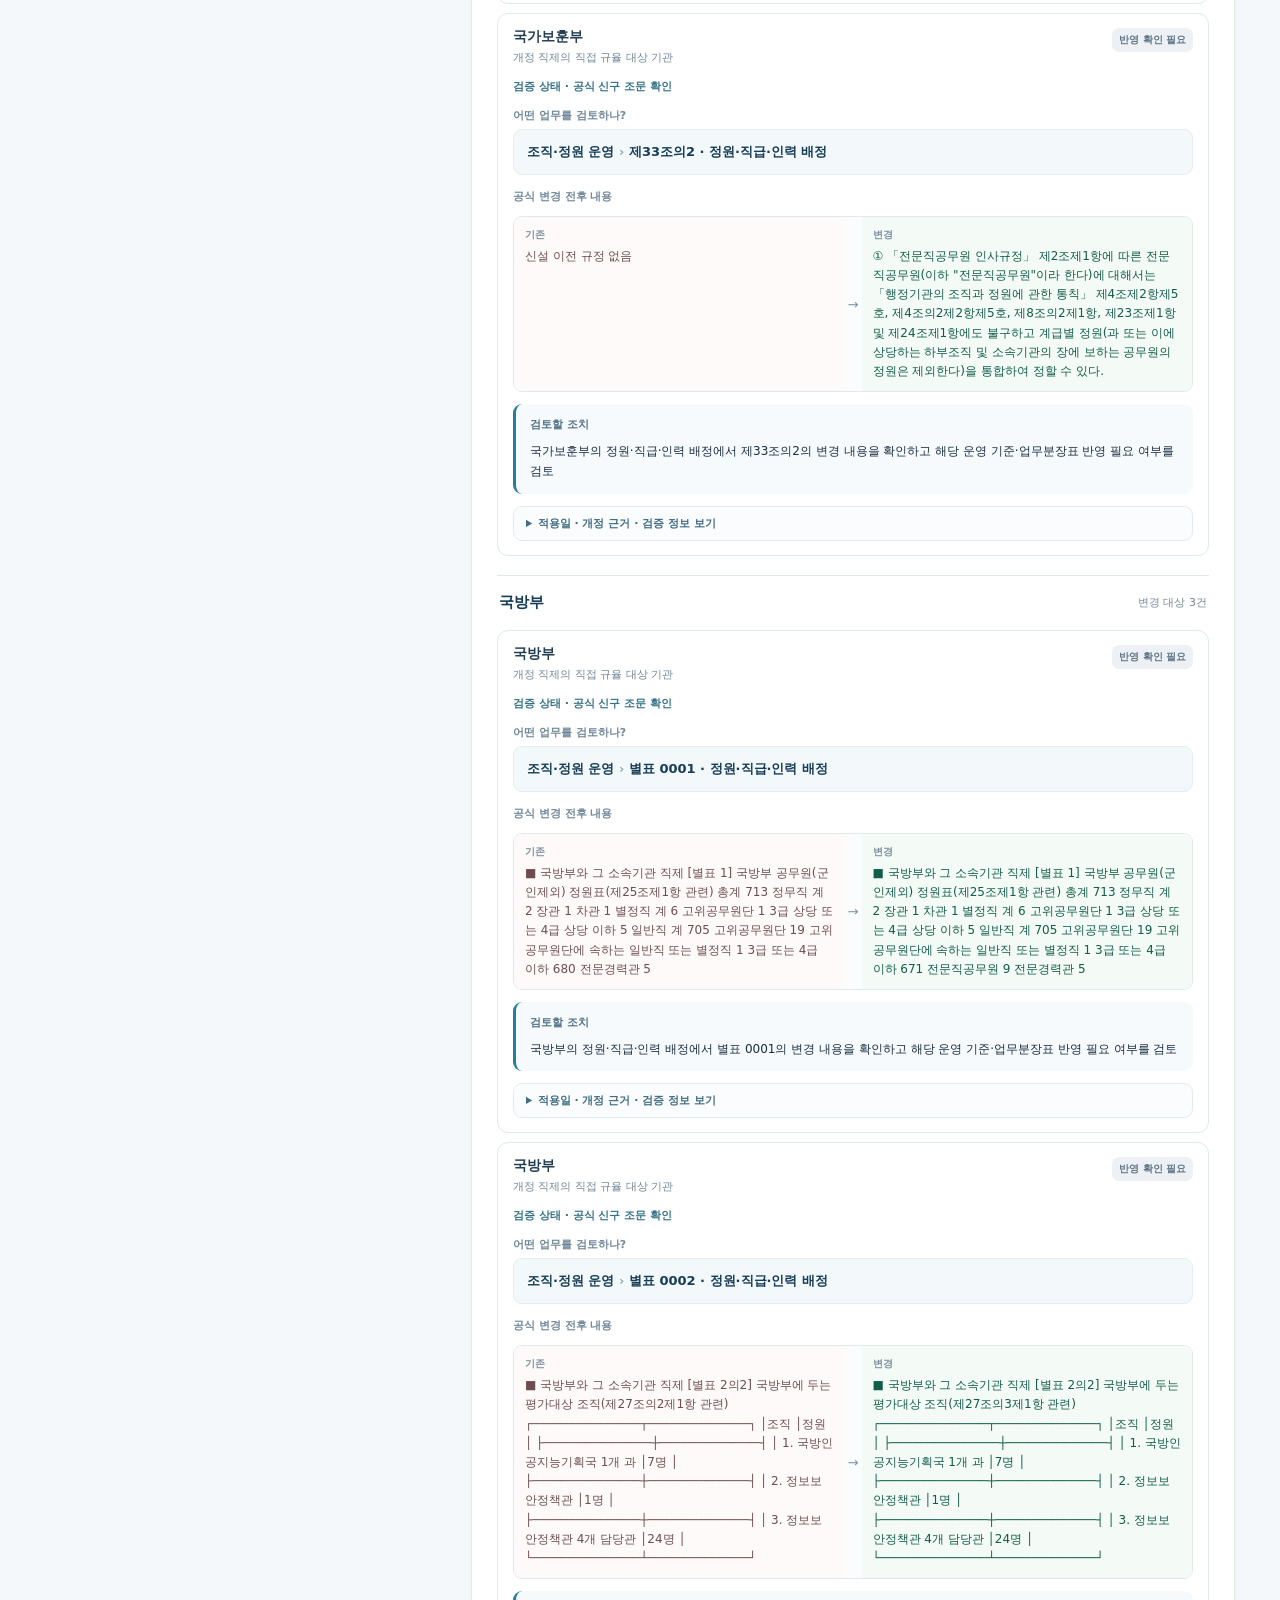
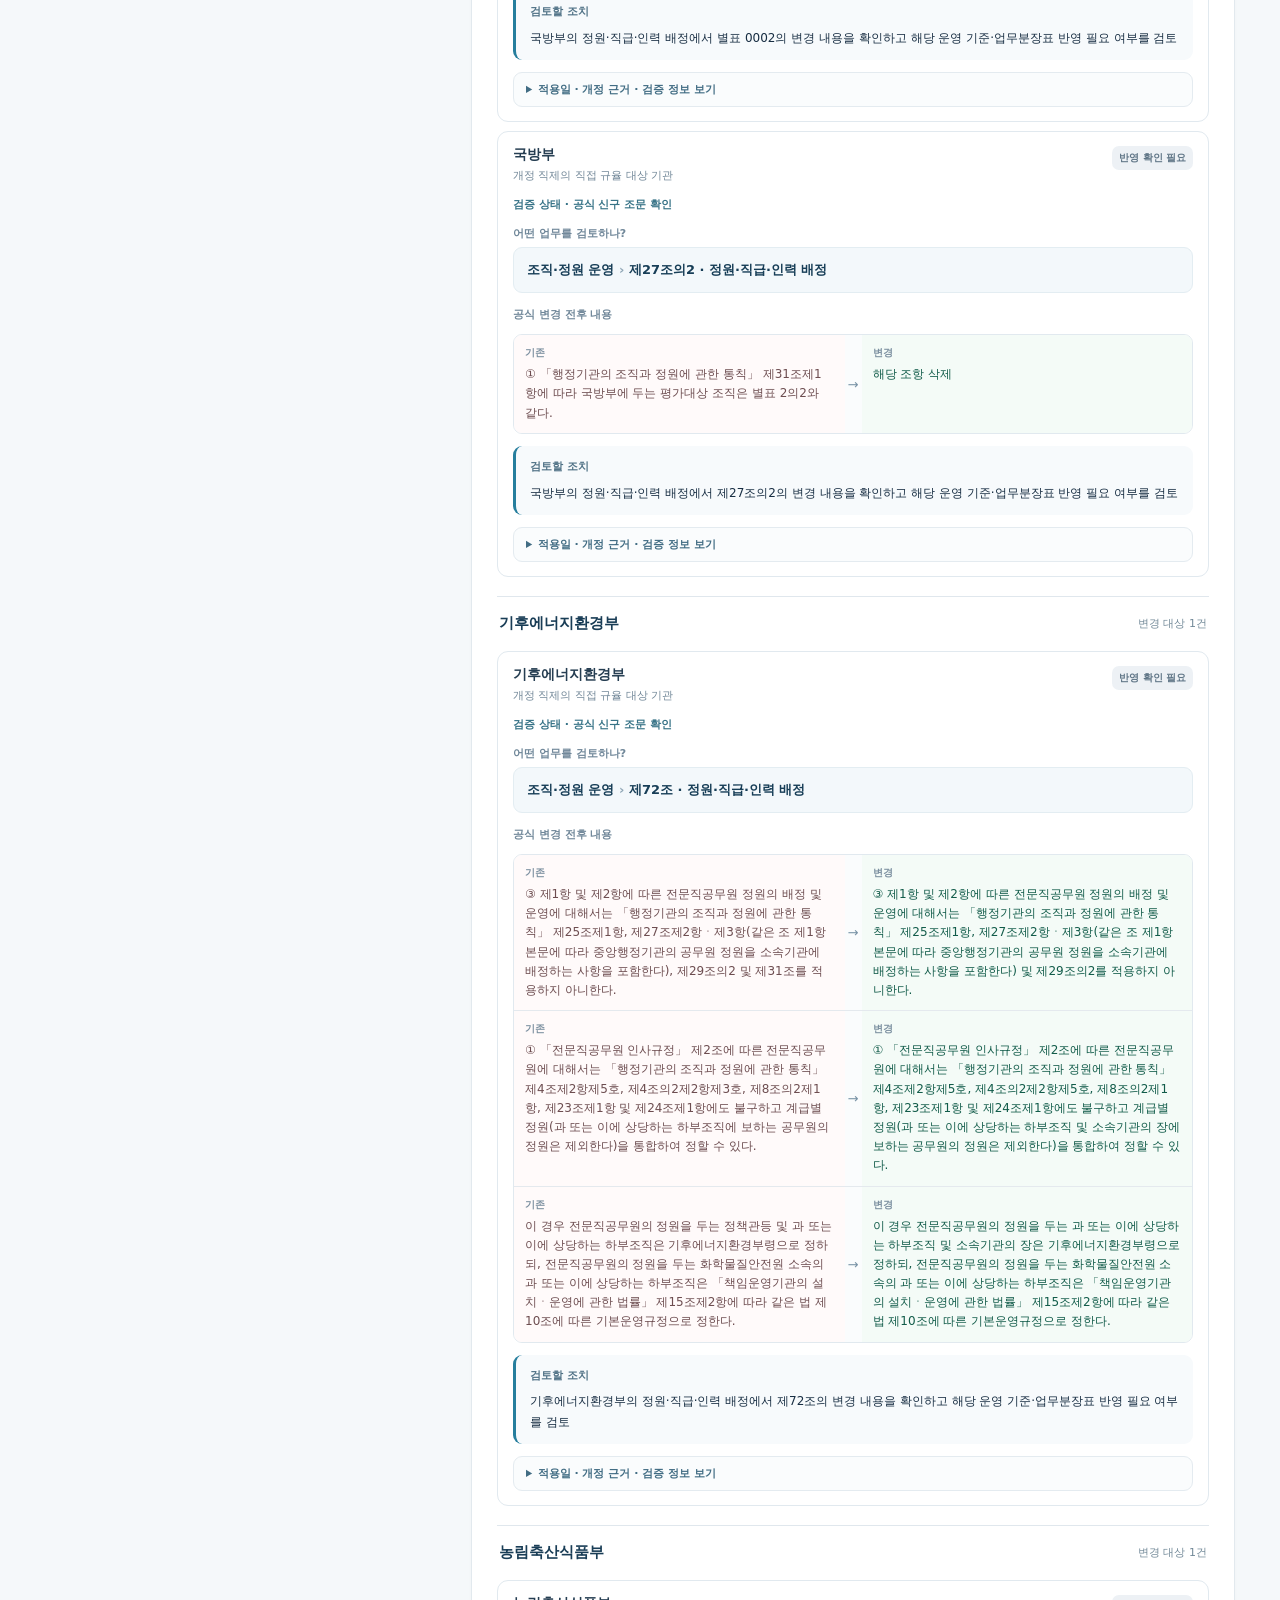
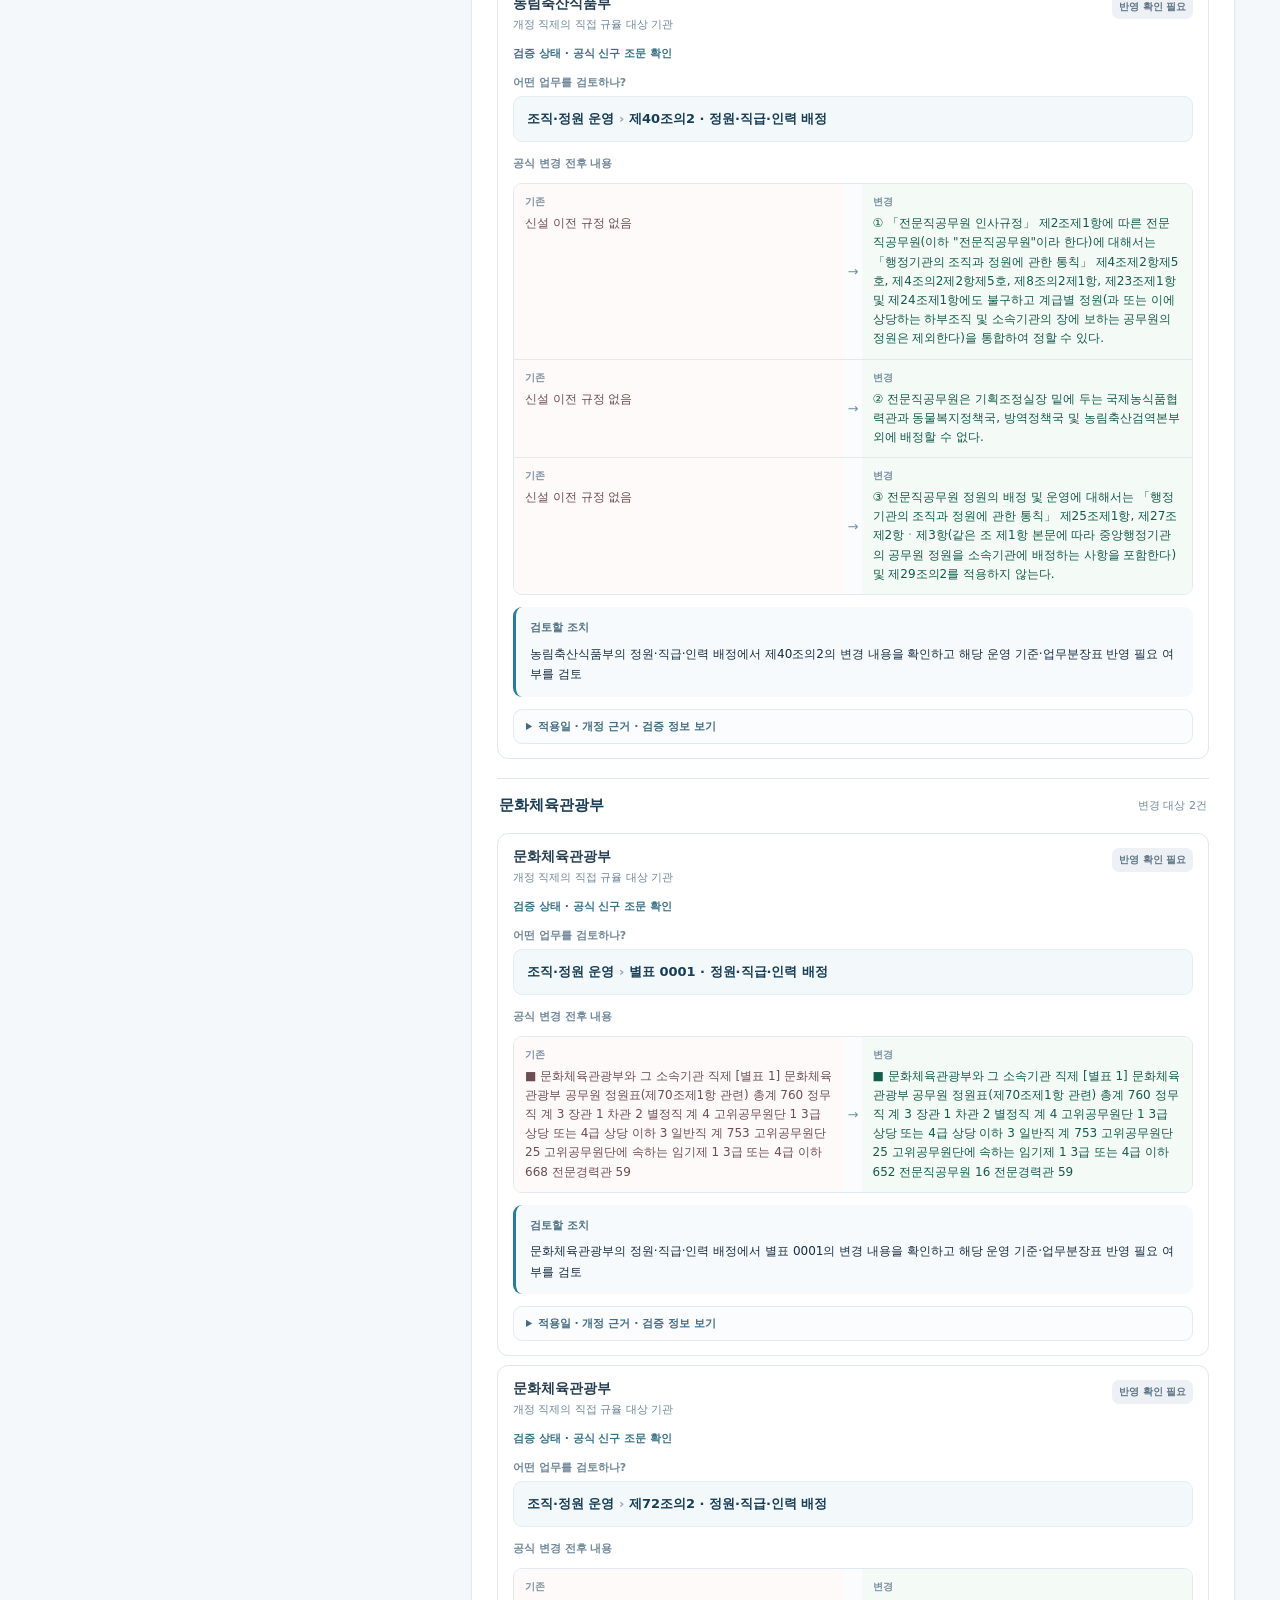
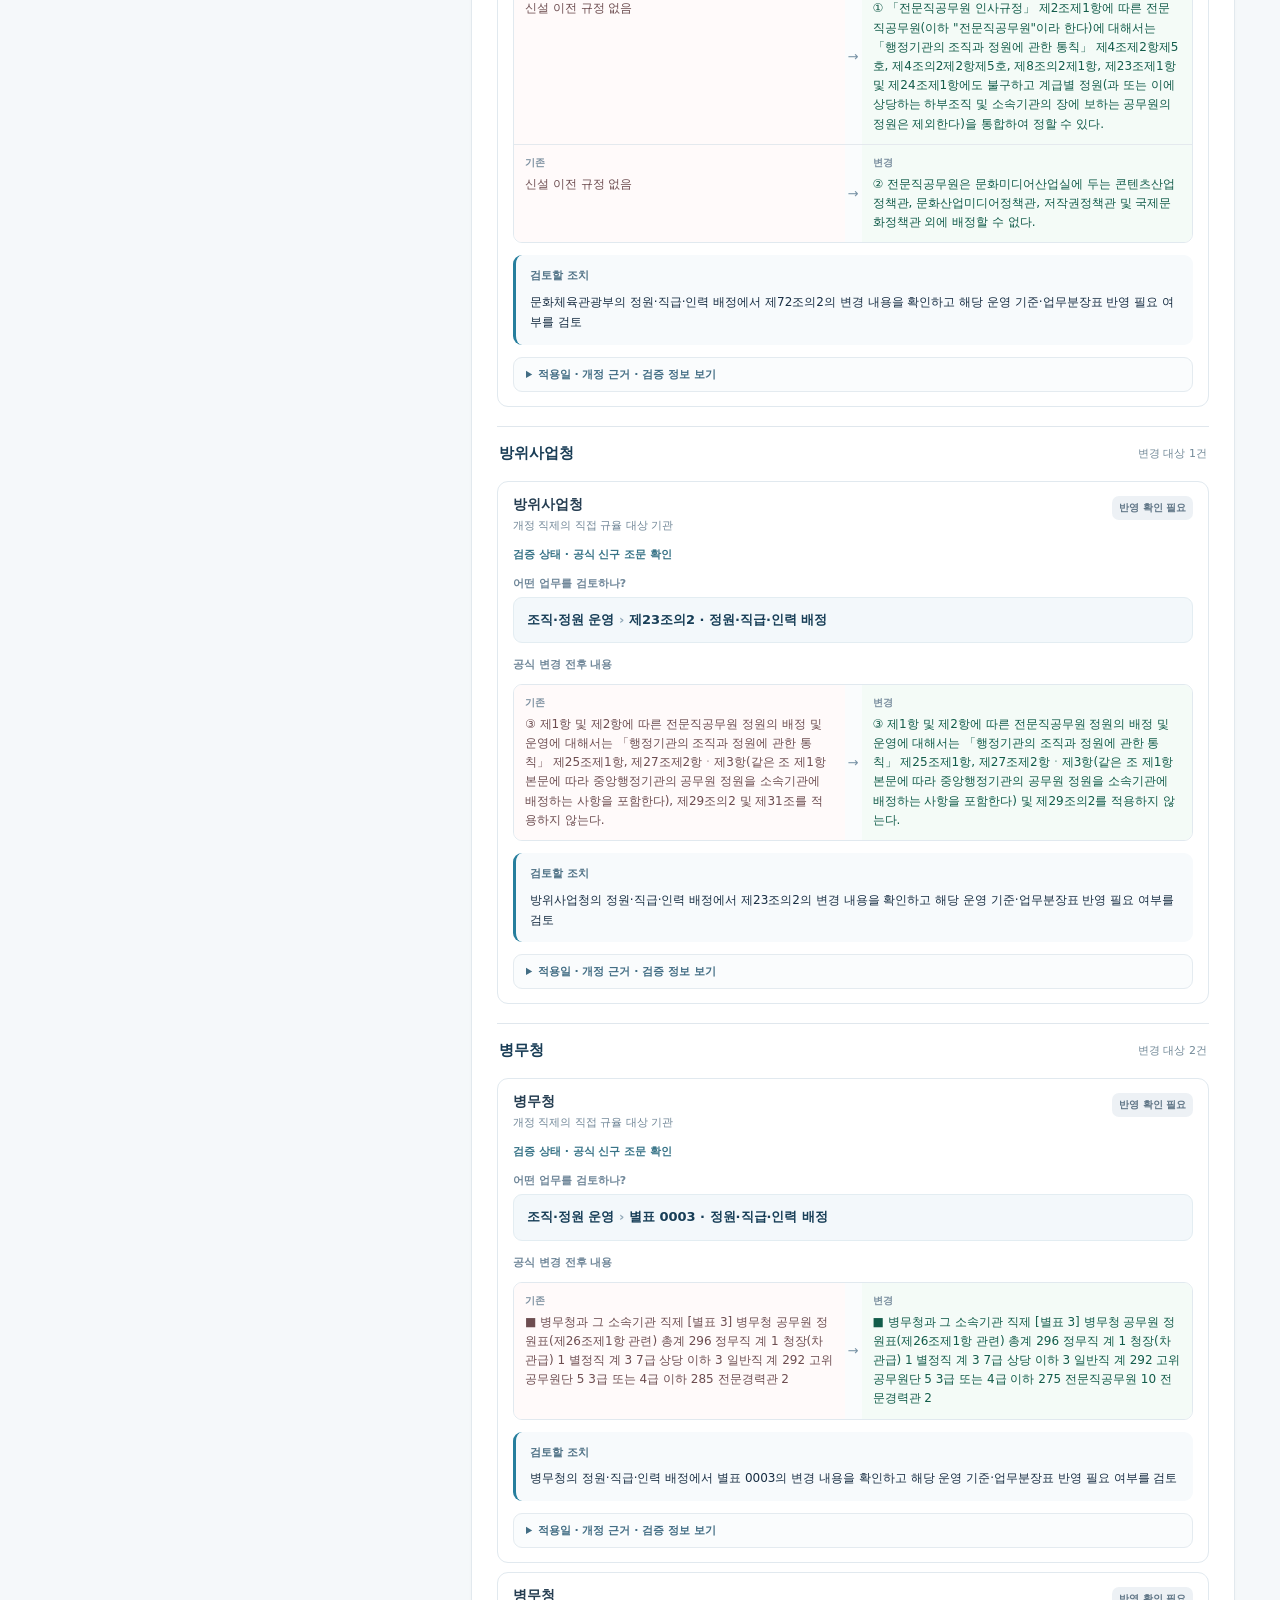
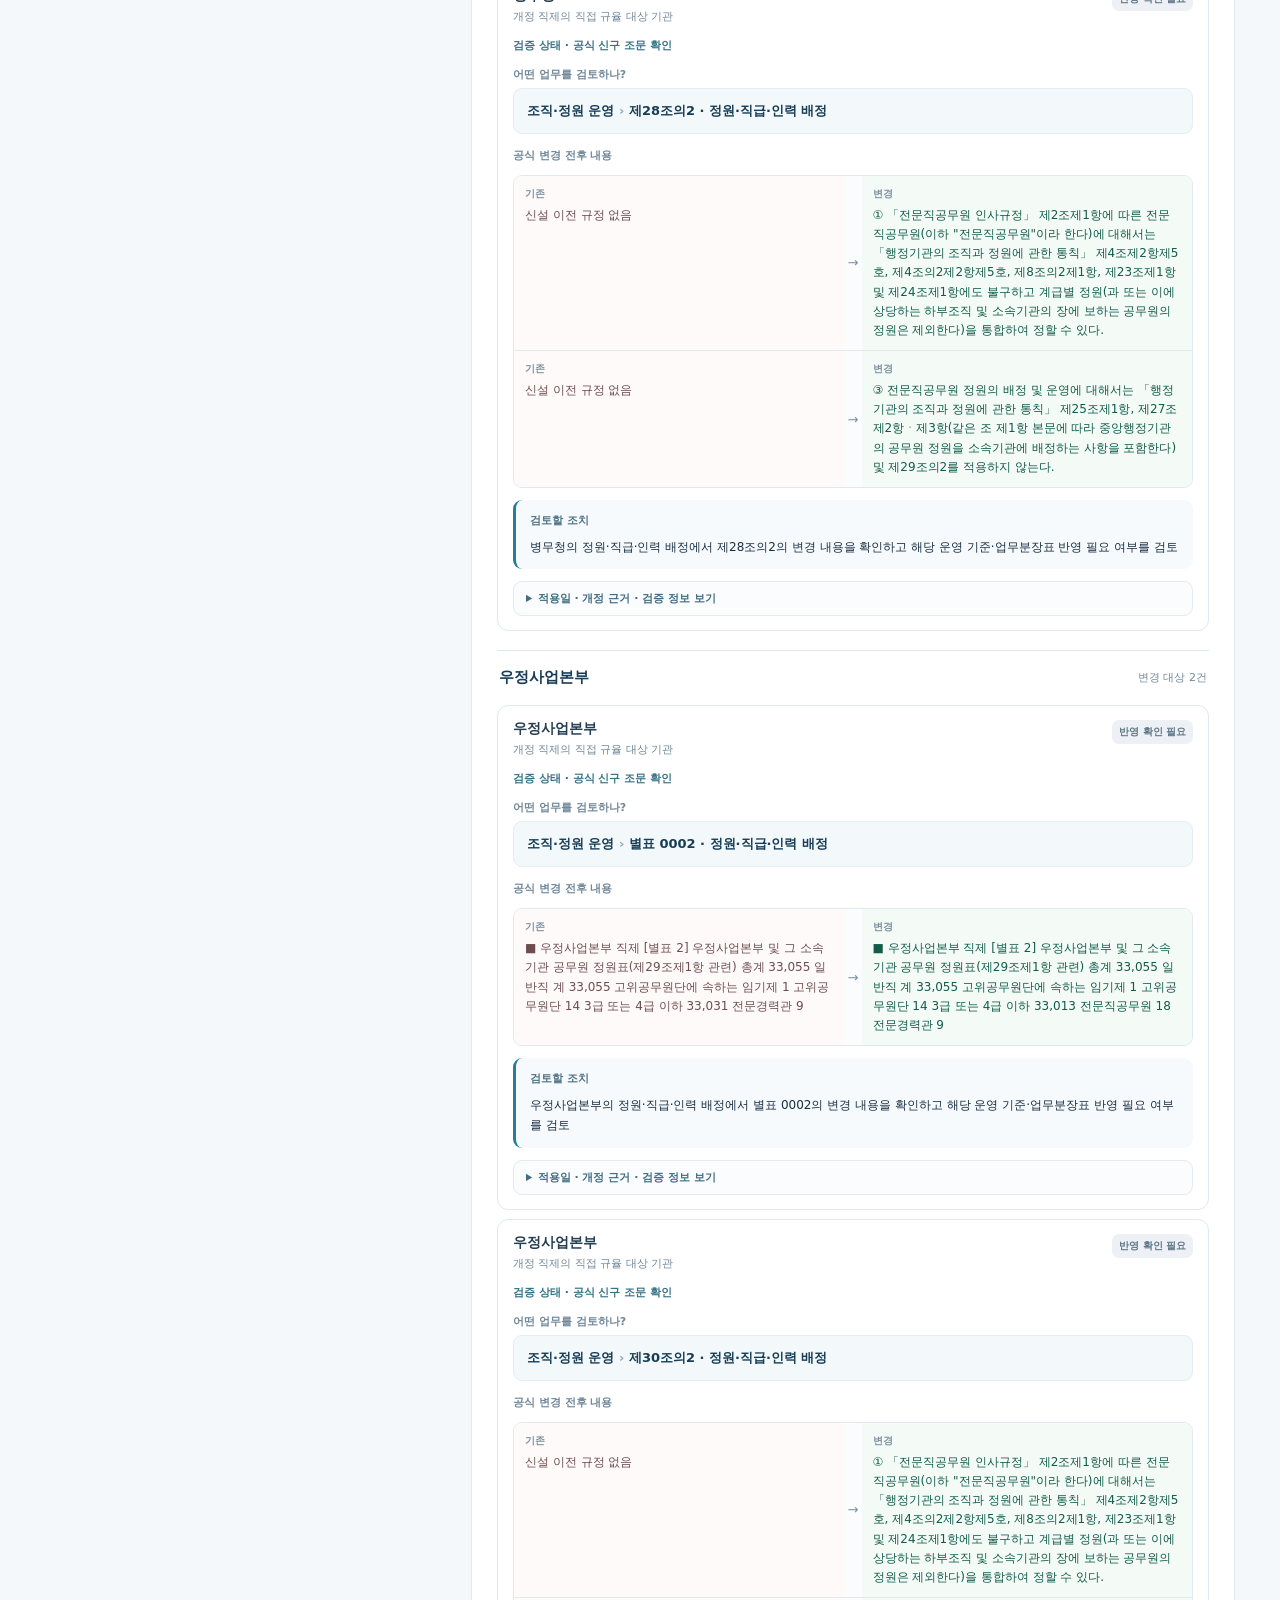
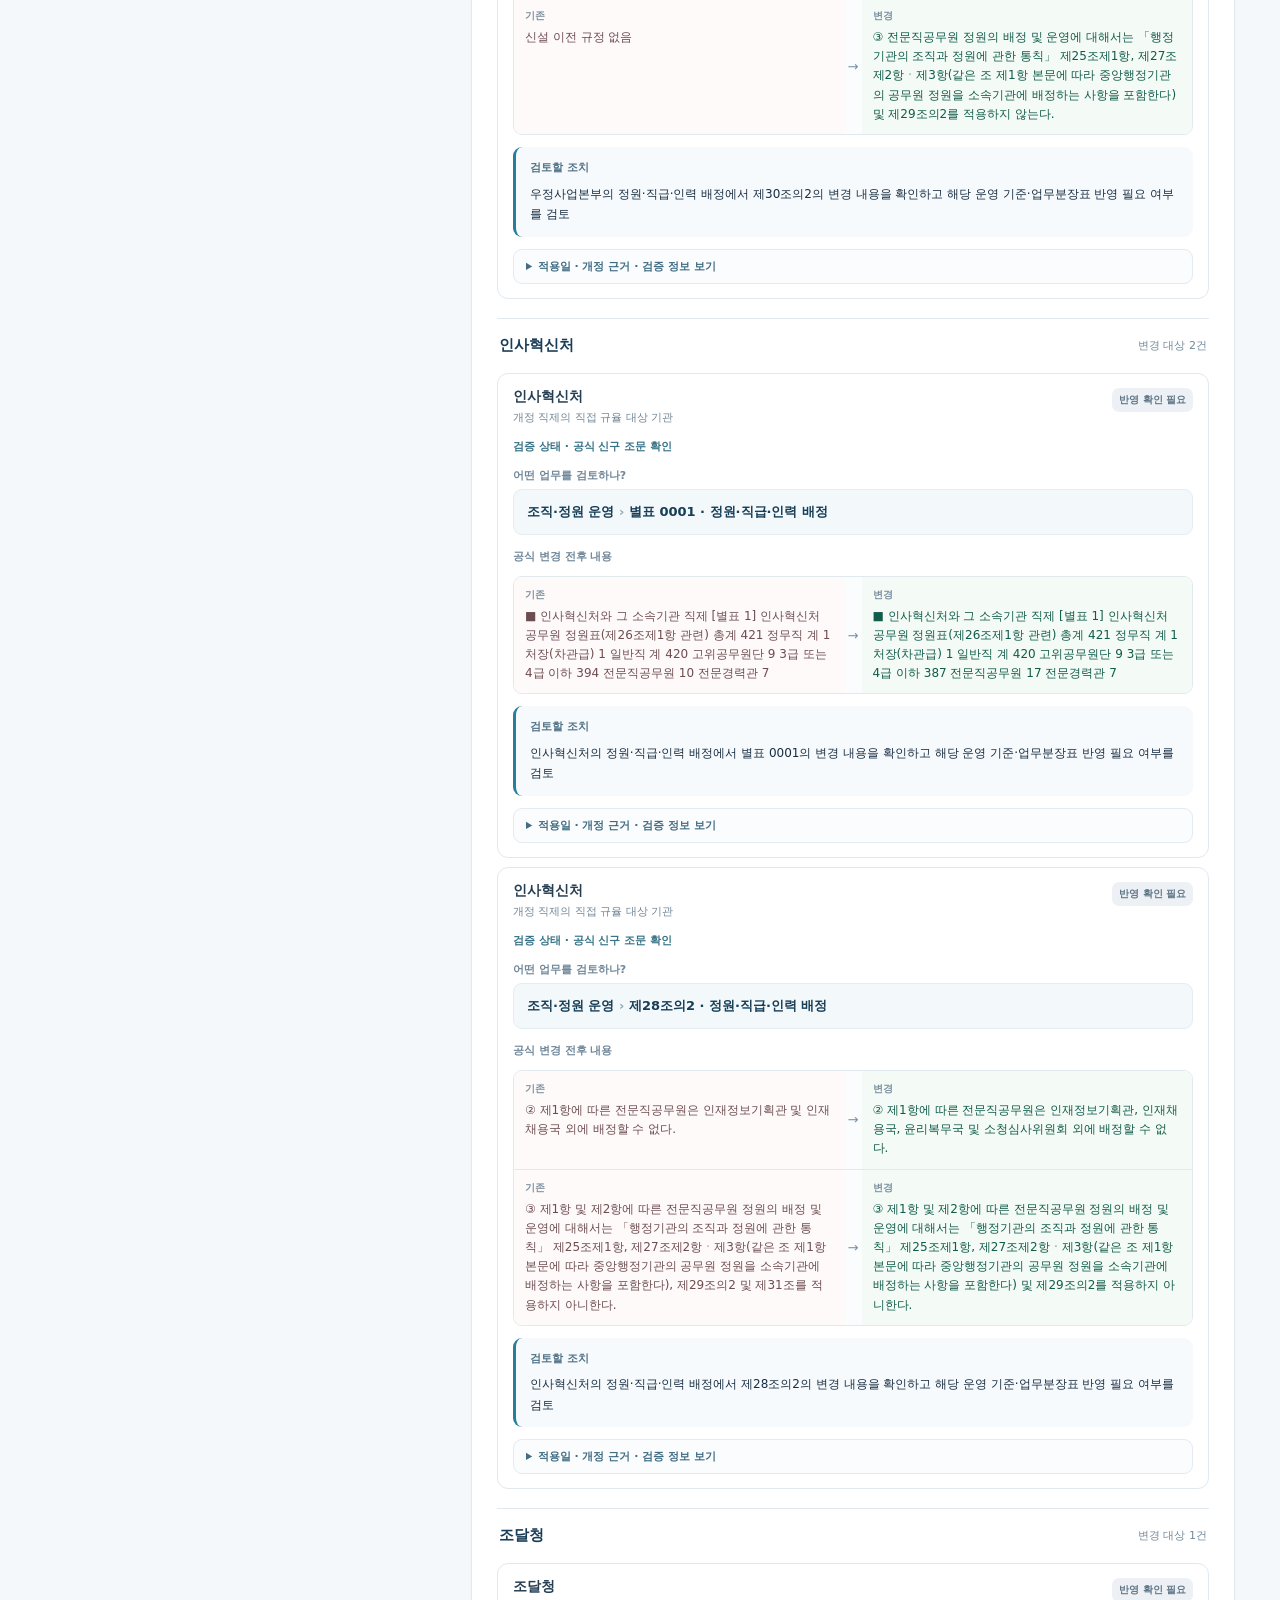
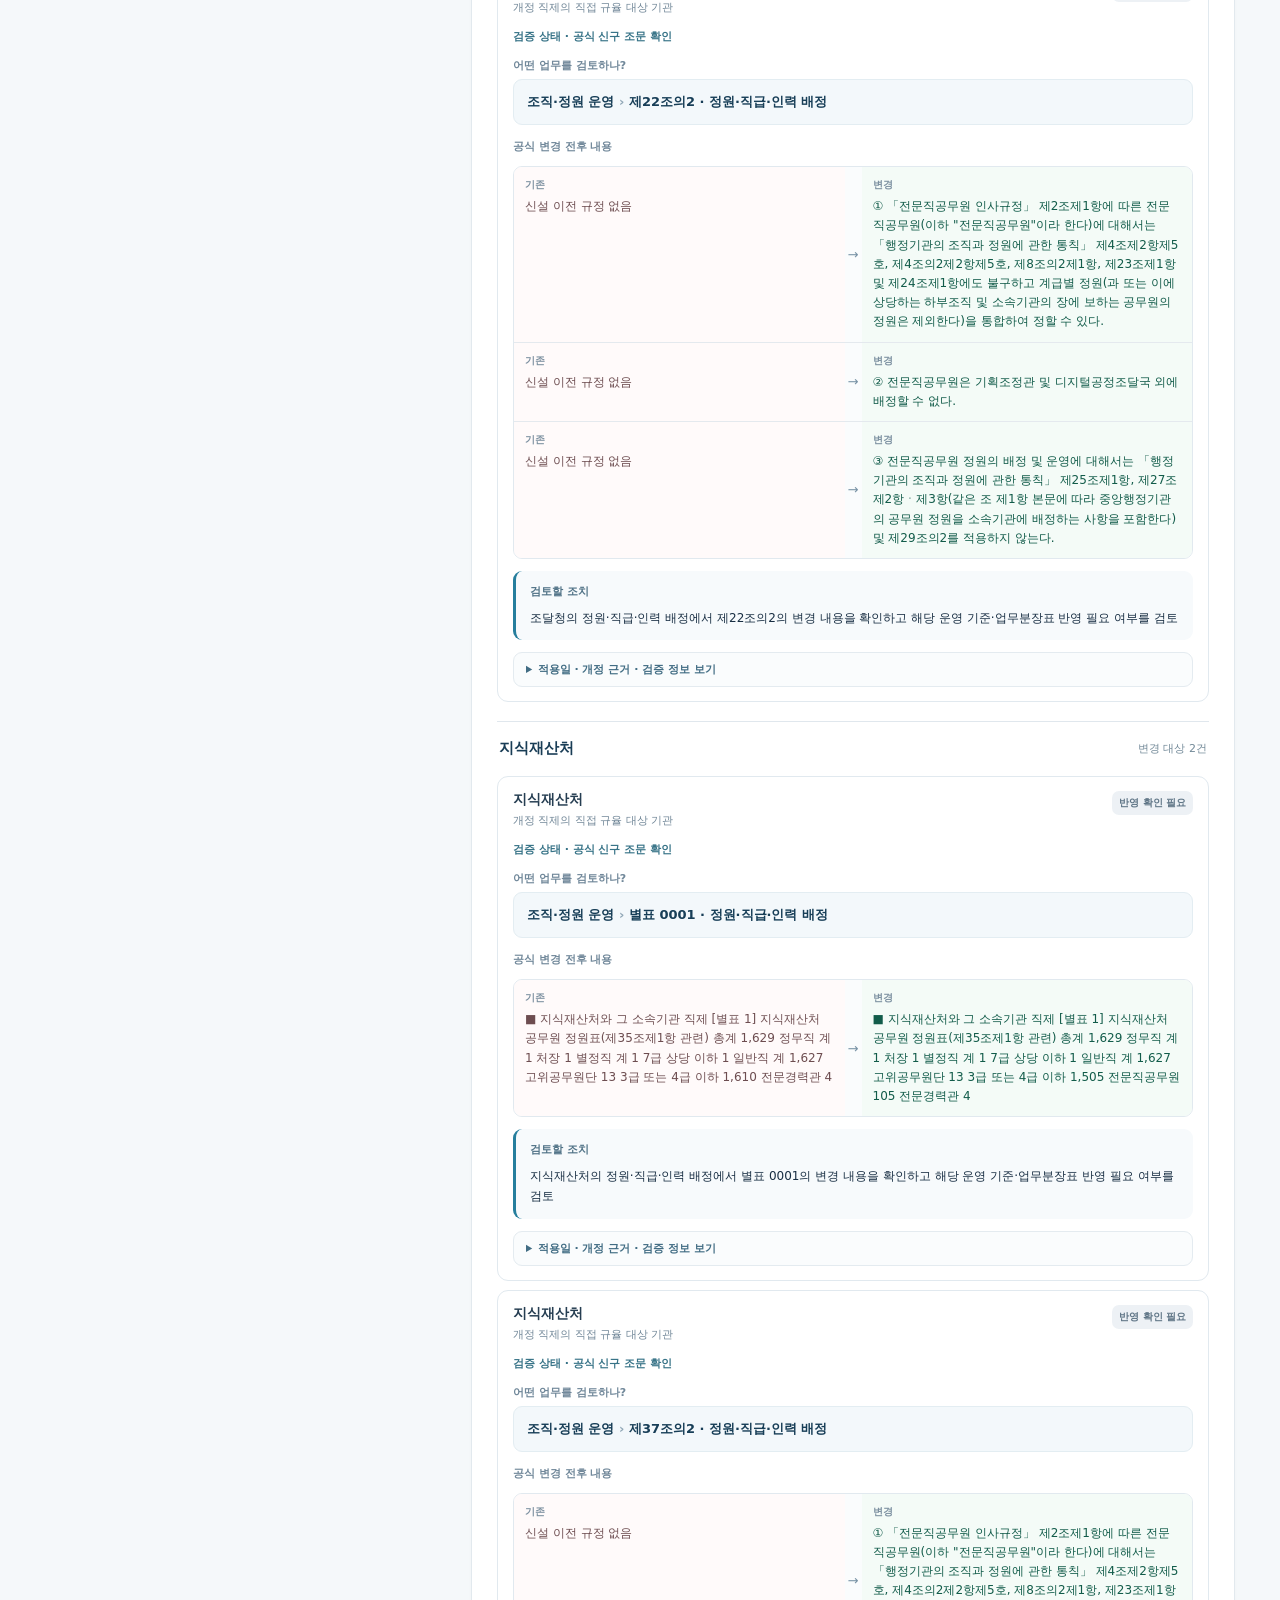
==== commit 2d7d8993: "ui: use new /impact route to avoid stale browser-cached welfare tab while retaining old Classic at /" ====
--- a/site/index.html
+++ b/site/index.html
@@ -1,14 +1,14 @@
 <!doctype html>
 <html lang="ko"><head><meta charset="utf-8">
 <meta name="viewport" content="width=device-width, initial-scale=1">
-<meta http-equiv="refresh" content="0;url=./classic/">
-<link rel="canonical" href="./classic/">
+<meta http-equiv="refresh" content="0;url=./impact/?ui=20261109-high">
+<link rel="canonical" href="./impact/">
 <title>정책도미노 | 실제 정책 변화와 기관별 조치</title>
 <style>body{font:16px/1.7 system-ui,-apple-system,"Apple SD Gothic Neo",sans-serif;background:#f5f8fa;color:#19384d;max-width:640px;margin:60px auto;padding:0 20px}a{color:#165a78;font-weight:750}</style>
 </head><body>
 <h1>정책도미노</h1>
 <p>공식 정책 변화에서 기관별 검토 업무까지 확인하는 새 화면으로 연결합니다.</p>
-<p><a href="./classic/">정책도미노 · 기관별 업무 영향 열기</a></p>
+<p><a href="./impact/?ui=20261109-high">정책도미노 · 기관별 업무 영향 열기</a></p>
 <p><small>이전 화면은 <a href="./previous.html">여기</a>, 공식자료 대조 화면은 <a href="./v4/">여기</a>에서 볼 수 있습니다.</small></p>
-<script>location.replace("./classic/"+location.search+location.hash);</script>
+<script>location.replace("./impact/?ui=20261109-high"+(location.search?"&"+location.search.slice(1):"")+location.hash);</script>
 </body></html>
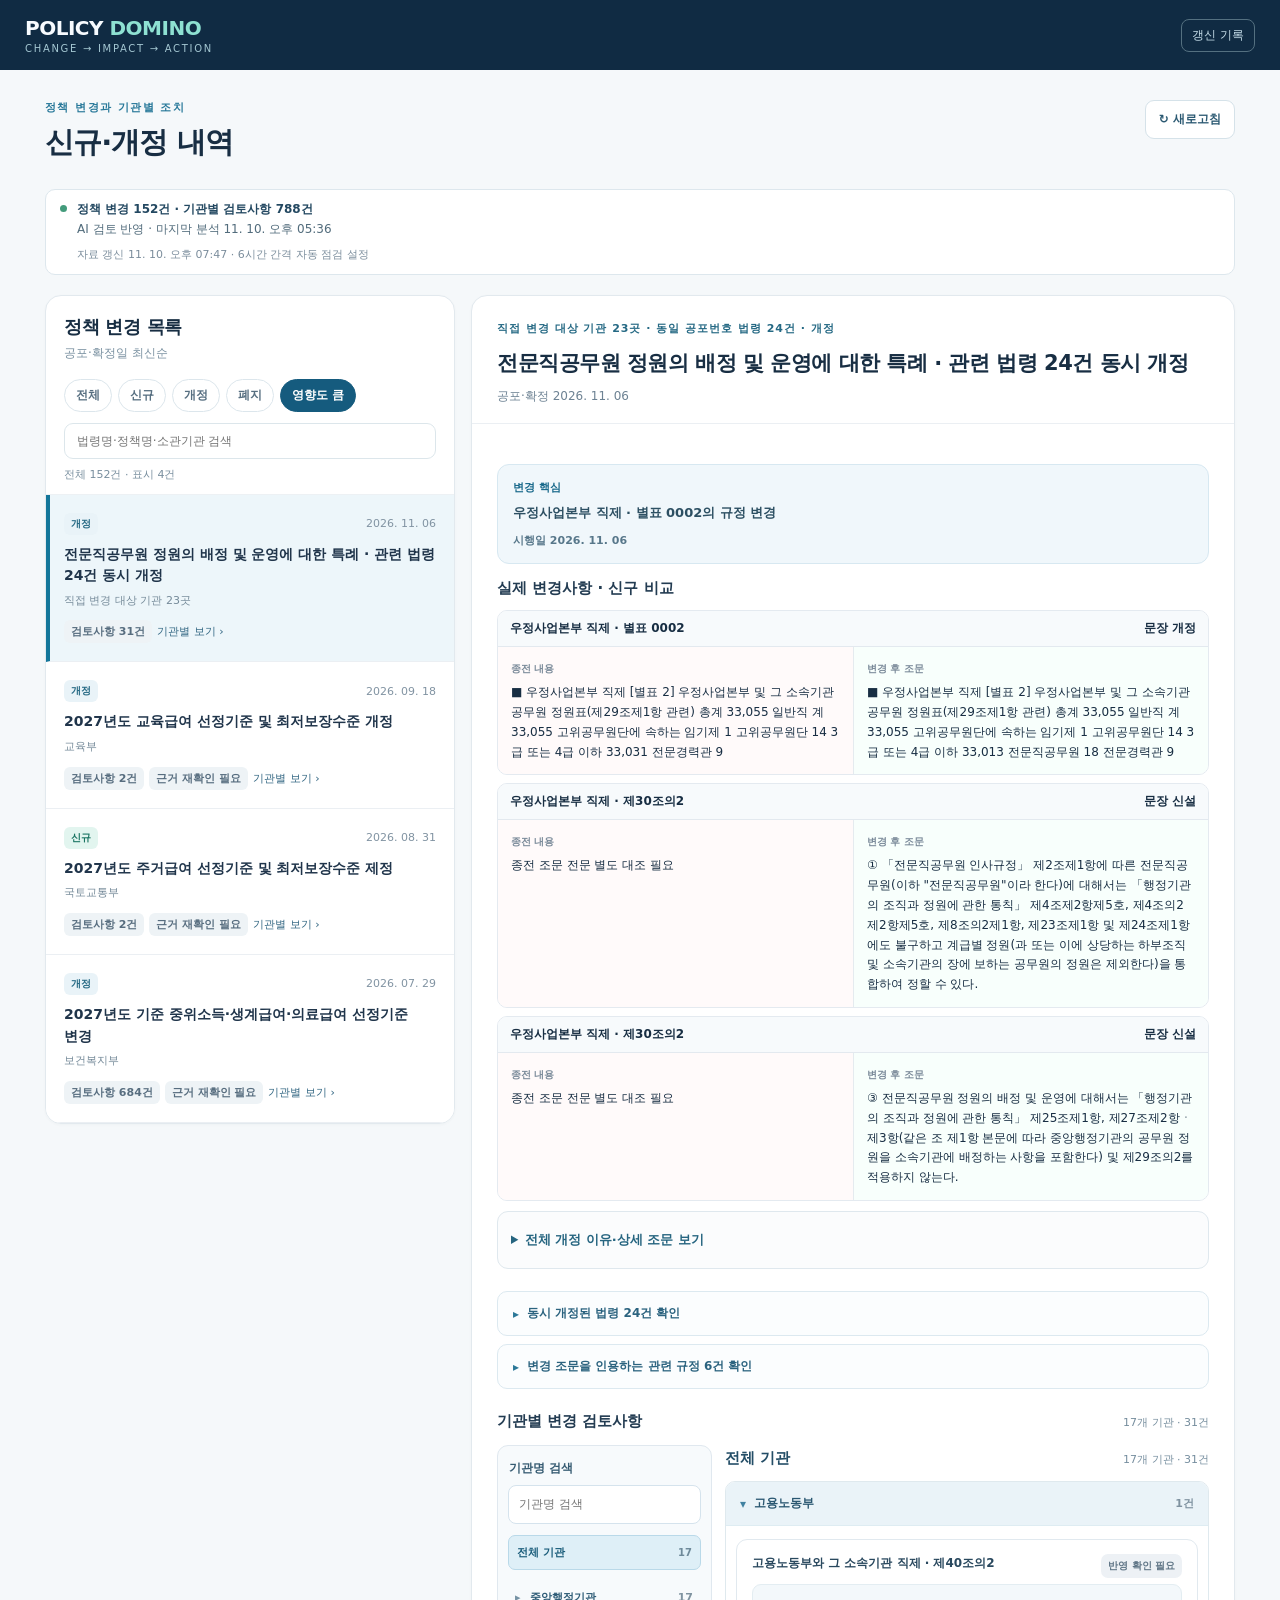
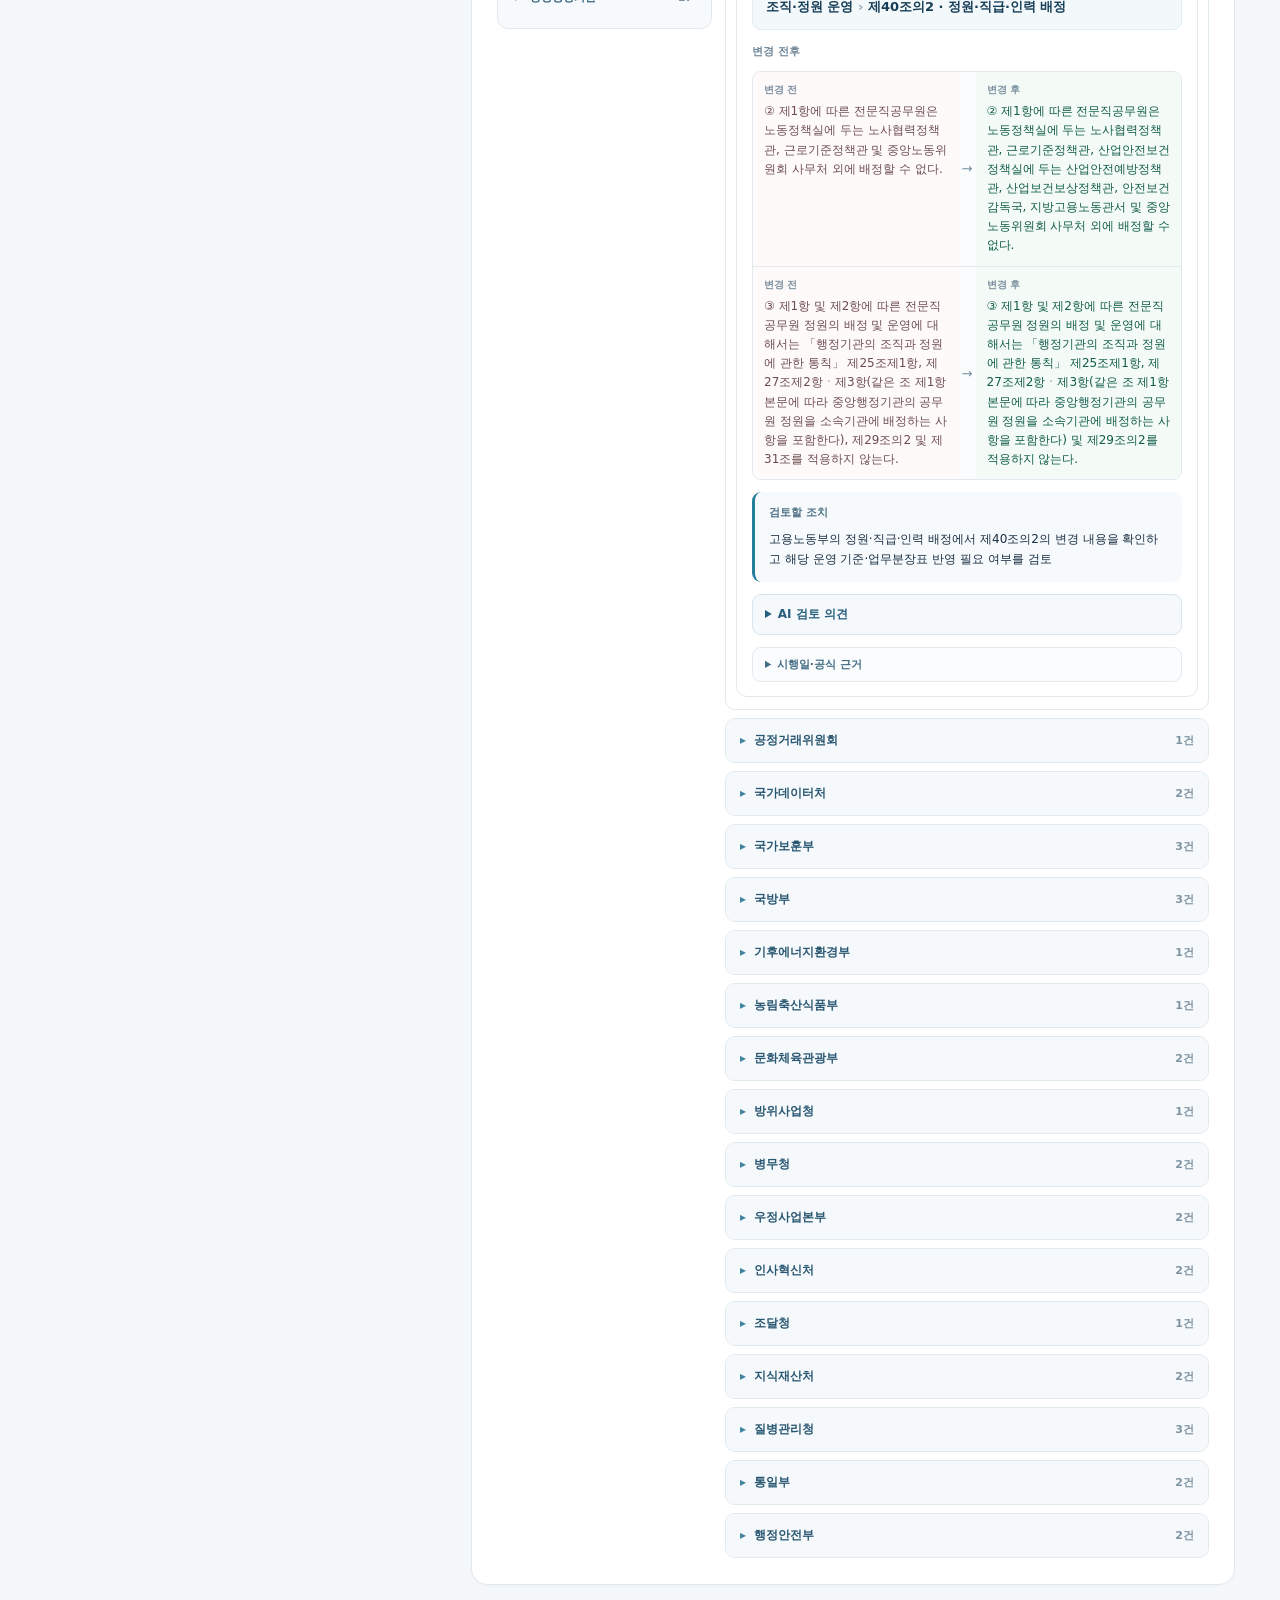
==== commit f6bcf51b: "refactor: consolidate official-source publication, impact evidence and detail UX" ====
--- a/site/index.html
+++ b/site/index.html
@@ -1,14 +1,6 @@
 <!doctype html>
-<html lang="ko"><head><meta charset="utf-8">
-<meta name="viewport" content="width=device-width, initial-scale=1">
-<meta http-equiv="refresh" content="0;url=./impact/?ui=20261109-high">
-<link rel="canonical" href="./impact/">
-<title>정책도미노 | 실제 정책 변화와 기관별 조치</title>
-<style>body{font:16px/1.7 system-ui,-apple-system,"Apple SD Gothic Neo",sans-serif;background:#f5f8fa;color:#19384d;max-width:640px;margin:60px auto;padding:0 20px}a{color:#165a78;font-weight:750}</style>
-</head><body>
-<h1>정책도미노</h1>
-<p>공식 정책 변화에서 기관별 검토 업무까지 확인하는 새 화면으로 연결합니다.</p>
-<p><a href="./impact/?ui=20261109-high">정책도미노 · 기관별 업무 영향 열기</a></p>
-<p><small>이전 화면은 <a href="./previous.html">여기</a>, 공식자료 대조 화면은 <a href="./v4/">여기</a>에서 볼 수 있습니다.</small></p>
-<script>location.replace("./impact/?ui=20261109-high"+(location.search?"&"+location.search.slice(1):"")+location.hash);</script>
-</body></html>+<html lang="ko"><head><meta charset="utf-8"><meta name="viewport" content="width=device-width,initial-scale=1">
+<meta http-equiv="refresh" content="0;url=./impact/"><link rel="canonical" href="./impact/">
+<title>정책도미노 | 정책 변경과 공공기관 업무 영향</title></head>
+<body><p>정책도미노 서비스를 열려면 <a href="./impact/">여기</a>를 누르세요.</p>
+<script>location.replace("./impact/"+location.search+location.hash);</script></body></html>
